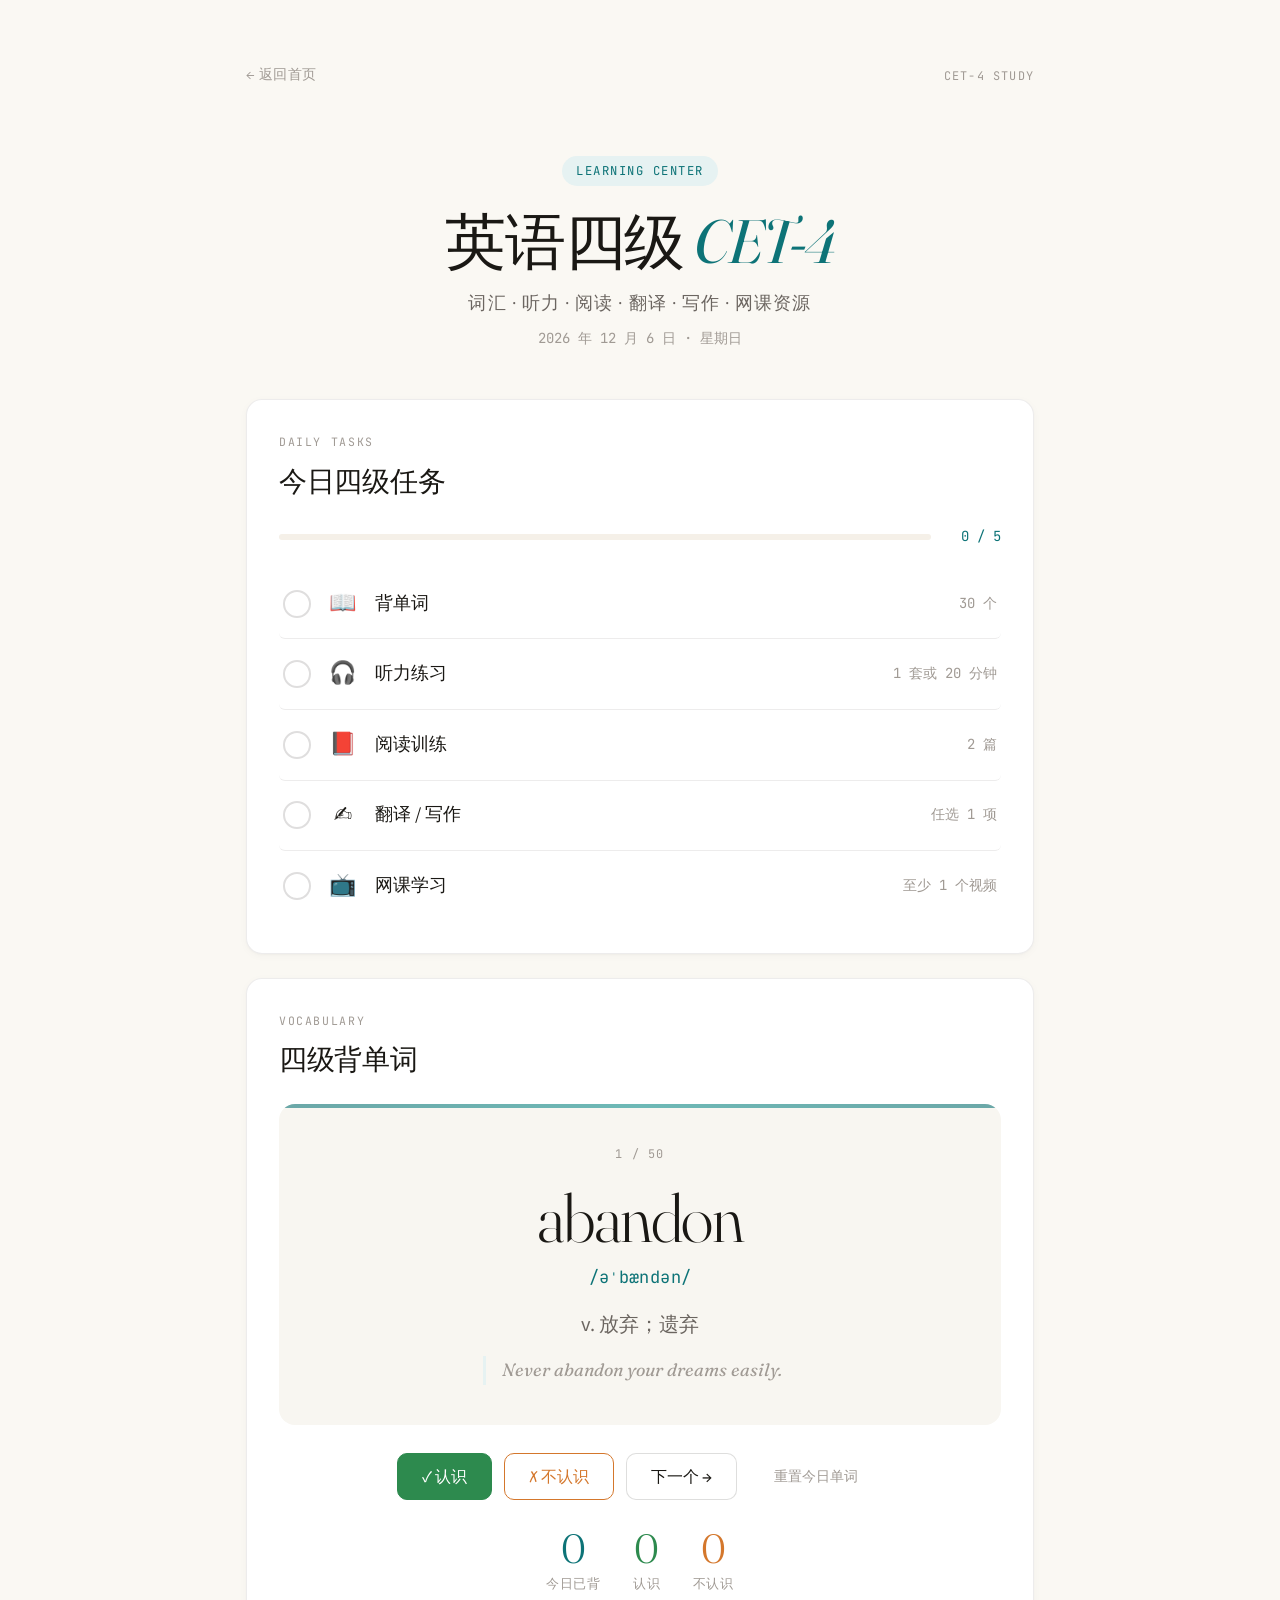
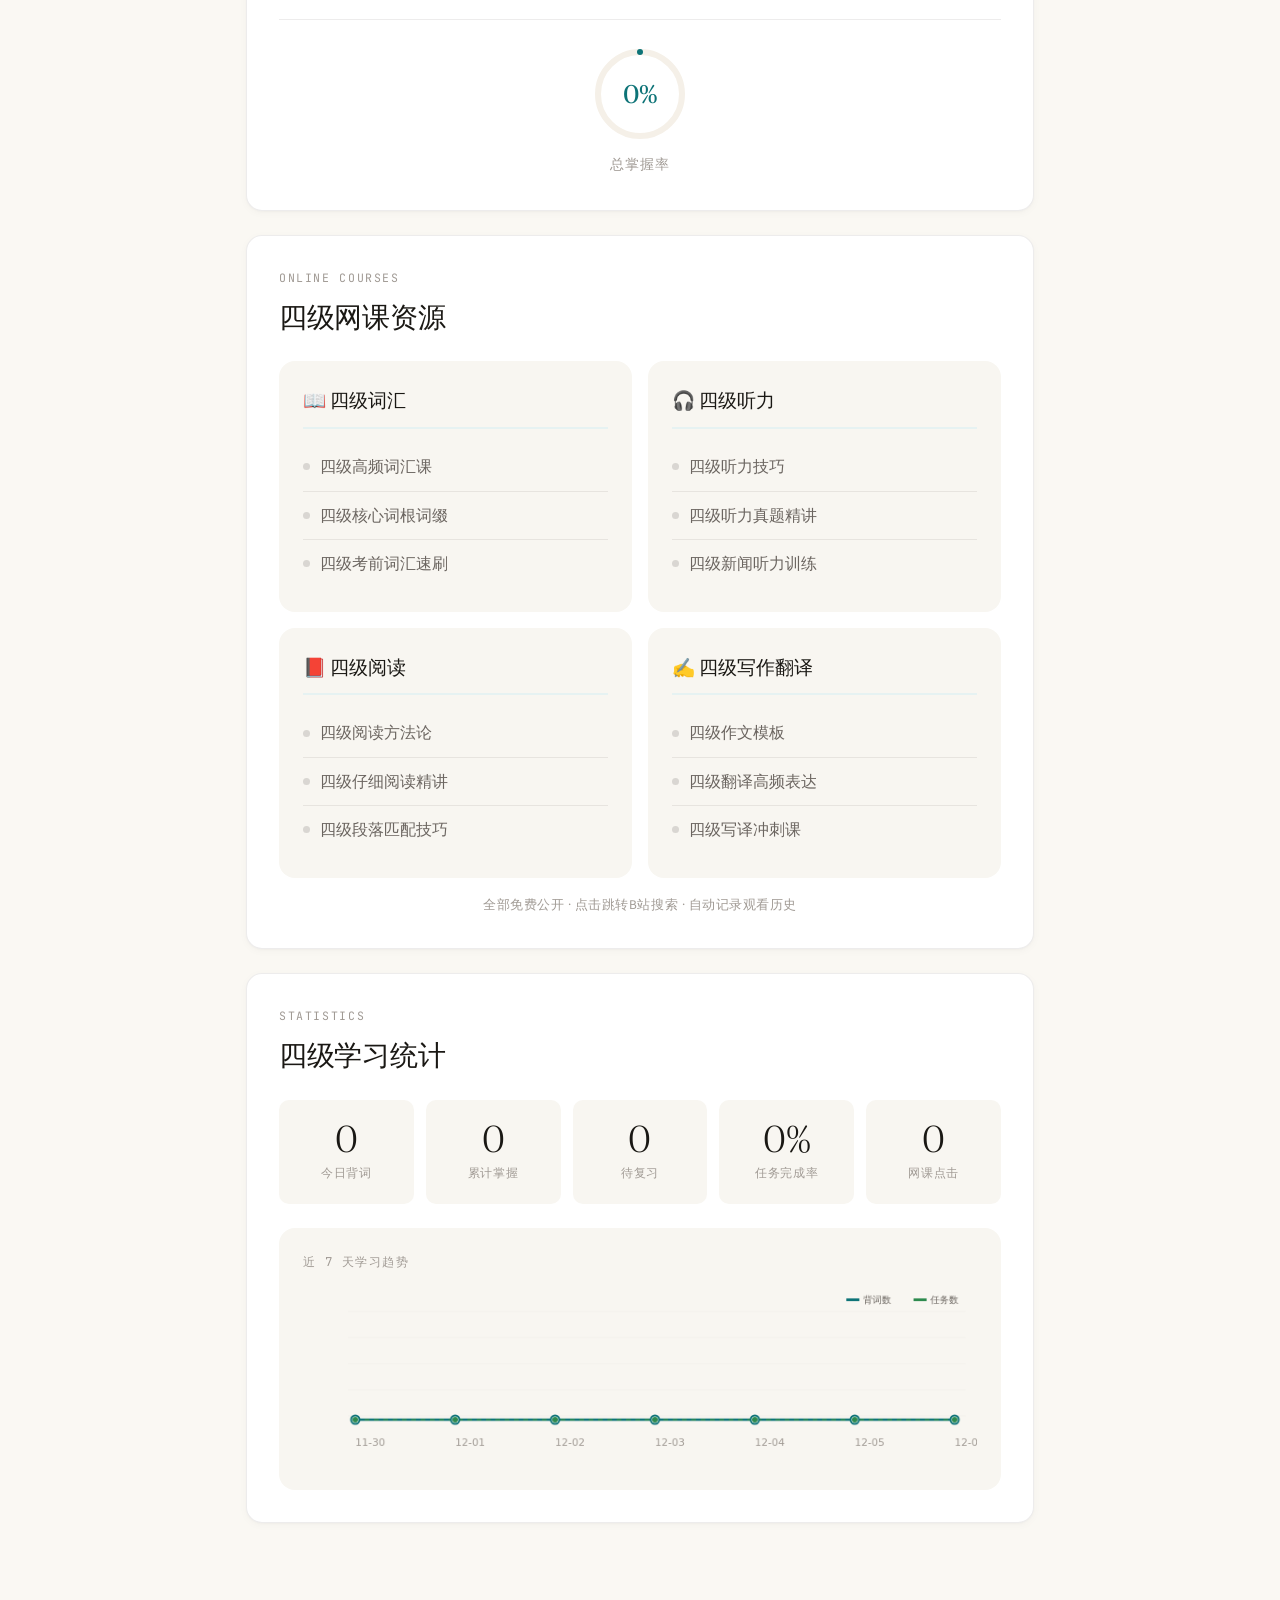
==== cet4/index.html @ e121b792 "refactor: 将 CET-4 模块拆分为独立页面，建立全新美学体系 - 从 strive/index.html 移除所有 CET-4 相关代码（CSS/HTML/JS 约 740 行） - 创建" ====
<!DOCTYPE html>
<html lang="zh-CN">
<head>
<meta charset="UTF-8">
<meta name="viewport" content="width=device-width, initial-scale=1.0, viewport-fit=cover">
<meta name="theme-color" content="#faf8f3">
<meta name="color-scheme" content="light">
<title>英语四级 CET-4 · 学习中心</title>
<link rel="preconnect" href="https://fonts.googleapis.com">
<link rel="preconnect" href="https://fonts.gstatic.com" crossorigin>
<link href="https://fonts.googleapis.com/css2?family=Fraunces:ital,opsz,wght@0,9..144,300;0,9..144,400;0,9..144,600;1,9..144,400&family=Source+Sans+3:ital,wght@0,300;0,400;0,500;0,600;1,400&family=JetBrains+Mono:wght@400;500&display=swap" rel="stylesheet">
<style>
/* ═══════════════════════════════════════════
   CET-4 · Inkwell & Parchment
   ═══════════════════════════════════════════ */
:root {
  --bg: #faf8f3;
  --bg-warm: #f5f0e8;
  --surface: #ffffff;
  --surface-alt: #f8f6f1;
  --ink: #1a1814;
  --ink-secondary: #6b6560;
  --ink-muted: #a09a94;
  --accent: #0d7377;
  --accent-light: #e6f2f2;
  --accent-bright: #11908f;
  --success: #2d8a4e;
  --success-light: #e8f5ed;
  --warn: #d4772c;
  --warn-light: #fef3e8;
  --border: rgba(26,24,20,0.08);
  --border-strong: rgba(26,24,20,0.14);
  --radius: 16px;
  --radius-sm: 10px;
  --shadow-sm: 0 1px 3px rgba(0,0,0,0.03), 0 2px 8px rgba(0,0,0,0.03);
  --shadow: 0 2px 8px rgba(0,0,0,0.04), 0 8px 24px rgba(0,0,0,0.05);
  --shadow-lg: 0 4px 16px rgba(0,0,0,0.06), 0 16px 48px rgba(0,0,0,0.08);
  --font-display: 'Fraunces', 'Noto Serif SC', 'PingFang SC', Georgia, serif;
  --font-body: 'Source Sans 3', 'PingFang SC', 'Microsoft YaHei', 'Noto Sans SC', system-ui, sans-serif;
  --font-mono: 'JetBrains Mono', 'SF Mono', 'Menlo', 'Cascadia Code', monospace;
  --transition: 0.28s cubic-bezier(0.22, 1, 0.36, 1);
}

*, *::before, *::after { box-sizing: border-box; margin: 0; padding: 0; }

html { font-size: 17px; -webkit-text-size-adjust: 100%; }

body {
  background: var(--bg);
  color: var(--ink);
  font-family: var(--font-body);
  font-size: 1rem;
  line-height: 1.7;
  min-height: 100vh;
  -webkit-font-smoothing: antialiased;
  -moz-osx-font-smoothing: grayscale;
}

/* ---- 布局 ---- */
.container {
  max-width: 820px;
  margin: 0 auto;
  padding: 40px 28px 80px;
}

/* ---- 顶部导航 ---- */
.topbar {
  display: flex;
  align-items: center;
  justify-content: space-between;
  padding: 16px 0 0;
  margin-bottom: 48px;
}
.topbar-back {
  font-size: 0.82rem;
  color: var(--ink-muted);
  text-decoration: none;
  letter-spacing: 0.03em;
  transition: color var(--transition);
}
.topbar-back:hover { color: var(--accent); }
.topbar-label {
  font-family: var(--font-mono);
  font-size: 0.7rem;
  color: var(--ink-muted);
  letter-spacing: 0.1em;
  text-transform: uppercase;
}

/* ---- Hero ---- */
.hero {
  text-align: center;
  padding: 20px 0 48px;
}
.hero-badge {
  display: inline-block;
  font-family: var(--font-mono);
  font-size: 0.72rem;
  letter-spacing: 0.12em;
  text-transform: uppercase;
  color: var(--accent);
  background: var(--accent-light);
  padding: 5px 14px;
  border-radius: 999px;
  margin-bottom: 20px;
}
.hero h1 {
  font-family: var(--font-display);
  font-size: 3.2rem;
  font-weight: 300;
  letter-spacing: -0.02em;
  line-height: 1.15;
  color: var(--ink);
  margin-bottom: 12px;
  font-variation-settings: 'opsz' 144;
}
.hero h1 em {
  font-style: italic;
  font-weight: 400;
  color: var(--accent);
}
.hero-sub {
  font-size: 1.05rem;
  color: var(--ink-secondary);
  letter-spacing: 0.06em;
}
.hero-date {
  font-family: var(--font-mono);
  font-size: 0.82rem;
  color: var(--ink-muted);
  margin-top: 8px;
}

/* ---- 卡片 ---- */
.card {
  background: var(--surface);
  border: 1px solid var(--border);
  border-radius: var(--radius);
  padding: 32px;
  margin-bottom: 24px;
  box-shadow: var(--shadow-sm);
  transition: box-shadow var(--transition);
}
.card:hover { box-shadow: var(--shadow); }

.card-label {
  font-family: var(--font-mono);
  font-size: 0.68rem;
  letter-spacing: 0.14em;
  text-transform: uppercase;
  color: var(--ink-muted);
  margin-bottom: 6px;
}
.card-title {
  font-family: var(--font-display);
  font-size: 1.65rem;
  font-weight: 400;
  color: var(--ink);
  letter-spacing: -0.01em;
  margin-bottom: 20px;
  font-variation-settings: 'opsz' 48;
}

/* ---- 任务列表 ---- */
.task-progress {
  display: flex;
  align-items: center;
  gap: 14px;
  margin-bottom: 20px;
}
.task-progress-track {
  flex: 1;
  height: 6px;
  background: var(--bg-warm);
  border-radius: 3px;
  overflow: hidden;
}
.task-progress-fill {
  height: 100%;
  background: linear-gradient(90deg, var(--accent), var(--accent-bright));
  border-radius: 3px;
  transition: width 0.5s cubic-bezier(0.22, 1, 0.36, 1);
}
.task-progress-text {
  font-family: var(--font-mono);
  font-size: 0.82rem;
  color: var(--accent);
  min-width: 56px;
  text-align: right;
  white-space: nowrap;
}

.task-row {
  display: flex;
  align-items: center;
  gap: 16px;
  padding: 16px 4px;
  border-bottom: 1px solid var(--border);
  cursor: pointer;
  transition: background var(--transition);
  border-radius: 6px;
}
.task-row:last-child { border-bottom: none; }
.task-row:hover { background: var(--surface-alt); }
.task-row.done { opacity: 0.45; }
.task-row.done .task-check { background: var(--accent); border-color: var(--accent); color: #fff; }
.task-check {
  width: 28px;
  height: 28px;
  border-radius: 50%;
  border: 2px solid var(--border-strong);
  display: flex;
  align-items: center;
  justify-content: center;
  font-size: 13px;
  flex-shrink: 0;
  transition: all var(--transition);
}
.task-icon {
  font-size: 1.3rem;
  width: 32px;
  text-align: center;
  flex-shrink: 0;
}
.task-label { flex: 1; font-size: 1.05rem; color: var(--ink); }
.task-target {
  font-size: 0.82rem;
  color: var(--ink-muted);
  font-family: var(--font-mono);
  white-space: nowrap;
}

/* ---- 单词卡 ---- */
.vocab-wrapper {
  background: var(--surface-alt);
  border-radius: var(--radius);
  padding: 40px 32px;
  text-align: center;
  min-height: 260px;
  display: flex;
  flex-direction: column;
  align-items: center;
  justify-content: center;
  position: relative;
  overflow: hidden;
  transition: transform var(--transition), box-shadow var(--transition);
}
.vocab-wrapper::before {
  content: '';
  position: absolute;
  top: 0;
  left: 0;
  right: 0;
  height: 4px;
  background: linear-gradient(90deg, var(--accent), var(--accent-bright), var(--accent));
  opacity: 0.6;
}
.vocab-wrapper:hover {
  transform: translateY(-2px);
  box-shadow: var(--shadow);
}

.vocab-index {
  font-family: var(--font-mono);
  font-size: 0.7rem;
  color: var(--ink-muted);
  letter-spacing: 0.1em;
  margin-bottom: 16px;
}
.vocab-word {
  font-family: var(--font-display);
  font-size: 3.6rem;
  font-weight: 300;
  color: var(--ink);
  letter-spacing: -0.02em;
  line-height: 1.1;
  margin-bottom: 8px;
  font-variation-settings: 'opsz' 144;
  transition: opacity 0.2s;
}
.vocab-phonetic {
  font-family: var(--font-mono);
  font-size: 1rem;
  color: var(--accent);
  margin-bottom: 18px;
  letter-spacing: 0.02em;
}
.vocab-meaning {
  font-size: 1.2rem;
  color: var(--ink-secondary);
  margin-bottom: 16px;
  line-height: 1.5;
}
.vocab-example {
  font-family: var(--font-display);
  font-size: 1.05rem;
  font-style: italic;
  color: var(--ink-muted);
  line-height: 1.6;
  max-width: 440px;
  padding: 0 16px;
  border-left: 3px solid var(--accent-light);
  margin: 0 auto;
  padding-left: 16px;
  text-align: left;
}

.vocab-actions {
  display: flex;
  gap: 12px;
  justify-content: center;
  flex-wrap: wrap;
  margin-top: 28px;
}

/* ---- 按钮 ---- */
.btn {
  padding: 11px 24px;
  border-radius: var(--radius-sm);
  border: 1.5px solid var(--border-strong);
  background: var(--surface);
  color: var(--ink);
  font-size: 0.95rem;
  font-family: var(--font-body);
  font-weight: 500;
  cursor: pointer;
  transition: all var(--transition);
  white-space: nowrap;
  user-select: none;
  -webkit-user-select: none;
}
.btn:hover {
  border-color: var(--accent);
  color: var(--accent);
  box-shadow: var(--shadow-sm);
}
.btn:active { transform: scale(0.97); }

.btn-primary {
  background: var(--accent);
  color: #fff;
  border-color: var(--accent);
}
.btn-primary:hover {
  background: var(--accent-bright);
  border-color: var(--accent-bright);
  color: #fff;
  box-shadow: 0 4px 16px rgba(13,115,119,0.2);
}

.btn-ghost {
  background: transparent;
  border-color: transparent;
  color: var(--ink-muted);
  font-size: 0.82rem;
}
.btn-ghost:hover {
  color: var(--accent);
  background: var(--accent-light);
  border-color: transparent;
}

.btn-success {
  background: var(--success);
  color: #fff;
  border-color: var(--success);
}
.btn-success:hover {
  background: #35a05c;
  border-color: #35a05c;
  color: #fff;
}

.btn-warn {
  border-color: var(--warn);
  color: var(--warn);
}
.btn-warn:hover {
  background: var(--warn-light);
}

/* ---- 单词统计 ---- */
.vocab-stats {
  display: flex;
  justify-content: center;
  gap: 32px;
  margin-top: 28px;
  flex-wrap: wrap;
}
.vocab-stat {
  text-align: center;
}
.vocab-stat-num {
  font-family: var(--font-display);
  font-size: 2.4rem;
  font-weight: 300;
  color: var(--ink);
  line-height: 1;
  font-variation-settings: 'opsz' 48;
}
.vocab-stat-num.teal { color: var(--accent); }
.vocab-stat-num.green { color: var(--success); }
.vocab-stat-num.orange { color: var(--warn); }
.vocab-stat-label {
  font-size: 0.78rem;
  color: var(--ink-muted);
  letter-spacing: 0.06em;
  margin-top: 4px;
}

.vocab-mastery {
  text-align: center;
  margin-top: 24px;
  padding-top: 24px;
  border-top: 1px solid var(--border);
}
.mastery-ring {
  width: 100px;
  height: 100px;
  margin: 0 auto 10px;
  position: relative;
}
.mastery-ring svg { width: 100%; height: 100%; transform: rotate(-90deg); }
.mastery-ring-bg { fill: none; stroke: var(--bg-warm); stroke-width: 6; }
.mastery-ring-fill { fill: none; stroke: var(--accent); stroke-width: 6; stroke-linecap: round; transition: stroke-dashoffset 0.8s cubic-bezier(0.22, 1, 0.36, 1); }
.mastery-ring-text {
  position: absolute;
  inset: 0;
  display: flex;
  align-items: center;
  justify-content: center;
  font-family: var(--font-display);
  font-size: 1.5rem;
  font-weight: 400;
  color: var(--accent);
}
.mastery-label {
  font-size: 0.82rem;
  color: var(--ink-muted);
  letter-spacing: 0.06em;
}

/* ---- 网课资源 ---- */
.course-grid {
  display: grid;
  grid-template-columns: 1fr 1fr;
  gap: 16px;
}
.course-cat {
  background: var(--surface-alt);
  border-radius: var(--radius);
  padding: 24px;
  transition: box-shadow var(--transition);
}
.course-cat:hover { box-shadow: var(--shadow-sm); }
.course-cat-title {
  font-family: var(--font-display);
  font-size: 1.1rem;
  font-weight: 400;
  color: var(--ink);
  margin-bottom: 14px;
  padding-bottom: 10px;
  border-bottom: 2px solid var(--accent-light);
  font-variation-settings: 'opsz' 24;
}

.course-link {
  display: flex;
  align-items: center;
  gap: 10px;
  padding: 10px 0;
  font-size: 0.95rem;
  color: var(--ink-secondary);
  text-decoration: none;
  border-bottom: 1px solid var(--border);
  transition: all var(--transition);
  cursor: pointer;
}
.course-link:last-child { border-bottom: none; }
.course-link:hover {
  color: var(--accent);
  transform: translateX(4px);
}
.course-dot {
  width: 7px;
  height: 7px;
  border-radius: 50%;
  background: var(--border-strong);
  flex-shrink: 0;
  transition: background var(--transition);
}
.course-link:hover .course-dot { background: var(--accent); }
.course-views {
  font-size: 0.72rem;
  color: var(--ink-muted);
  margin-left: auto;
  font-family: var(--font-mono);
  white-space: nowrap;
}

.course-footer {
  text-align: center;
  margin-top: 16px;
  font-size: 0.78rem;
  color: var(--ink-muted);
  letter-spacing: 0.04em;
}

/* ---- 统计 ---- */
.stat-grid {
  display: grid;
  grid-template-columns: repeat(5, 1fr);
  gap: 12px;
  margin-bottom: 24px;
}
.stat-item {
  background: var(--surface-alt);
  border-radius: var(--radius-sm);
  padding: 20px 12px;
  text-align: center;
  transition: box-shadow var(--transition);
}
.stat-item:hover { box-shadow: var(--shadow-sm); }
.stat-num {
  font-family: var(--font-display);
  font-size: 2rem;
  font-weight: 300;
  color: var(--ink);
  line-height: 1;
  font-variation-settings: 'opsz' 48;
}
.stat-label {
  font-size: 0.72rem;
  color: var(--ink-muted);
  letter-spacing: 0.06em;
  margin-top: 6px;
}

.chart-box {
  background: var(--surface-alt);
  border-radius: var(--radius);
  padding: 24px;
}
.chart-title {
  font-family: var(--font-mono);
  font-size: 0.72rem;
  letter-spacing: 0.12em;
  text-transform: uppercase;
  color: var(--ink-muted);
  margin-bottom: 16px;
}
.chart-box canvas { width: 100% !important; height: auto !important; }

/* ---- Toast ---- */
.toast {
  position: fixed;
  top: 24px;
  left: 50%;
  transform: translateX(-50%);
  background: var(--ink);
  color: var(--bg);
  padding: 10px 22px;
  border-radius: 999px;
  font-size: 0.88rem;
  letter-spacing: 0.02em;
  z-index: 999;
  animation: toastAnim 2.2s forwards;
  pointer-events: none;
}
@keyframes toastAnim {
  0% { opacity: 0; transform: translateX(-50%) translateY(-10px); }
  12% { opacity: 1; transform: translateX(-50%) translateY(0); }
  80% { opacity: 1; }
  100% { opacity: 0; transform: translateX(-50%) translateY(-4px); }
}

/* ---- 入场动画 ---- */
.card {
  animation: cardIn 0.5s ease both;
}
.card:nth-child(1) { animation-delay: 0.04s; }
.card:nth-child(2) { animation-delay: 0.08s; }
.card:nth-child(3) { animation-delay: 0.12s; }
.card:nth-child(4) { animation-delay: 0.16s; }
.card:nth-child(5) { animation-delay: 0.20s; }
@keyframes cardIn {
  from { opacity: 0; transform: translateY(16px); }
  to { opacity: 1; transform: translateY(0); }
}

/* ---- 响应式 ---- */
@media (max-width: 640px) {
  html { font-size: 16px; }
  .container { padding: 24px 16px 60px; }
  .topbar { margin-bottom: 32px; }
  .hero { padding: 12px 0 36px; }
  .hero h1 { font-size: 2.2rem; }
  .hero-sub { font-size: 0.95rem; }
  .card { padding: 24px 20px; margin-bottom: 18px; border-radius: 14px; }
  .card-title { font-size: 1.4rem; margin-bottom: 16px; }
  .vocab-wrapper { padding: 32px 20px; min-height: 220px; }
  .vocab-word { font-size: 2.6rem; }
  .vocab-phonetic { font-size: 0.9rem; }
  .vocab-meaning { font-size: 1.05rem; }
  .vocab-example { font-size: 0.95rem; }
  .vocab-stats { gap: 20px; }
  .vocab-stat-num { font-size: 1.8rem; }
  .mastery-ring { width: 80px; height: 80px; }
  .mastery-ring-text { font-size: 1.2rem; }
  .course-grid { grid-template-columns: 1fr; }
  .stat-grid { grid-template-columns: repeat(3, 1fr); }
  .stat-num { font-size: 1.6rem; }
  .btn { padding: 10px 18px; font-size: 0.88rem; }
  .task-label { font-size: 0.95rem; }
}

@media (min-width: 641px) and (max-width: 960px) {
  .hero h1 { font-size: 2.8rem; }
  .stat-grid { grid-template-columns: repeat(5, 1fr); }
}

@media (min-width: 961px) {
  .container { max-width: 860px; padding: 48px 36px 100px; }
  .hero h1 { font-size: 3.6rem; }
  .vocab-word { font-size: 4rem; }
  .stat-num { font-size: 2.2rem; }
}

/* ---- 触屏 ---- */
@media (pointer: coarse) {
  .btn { min-height: 46px; }
  .task-row { min-height: 52px; }
  .course-link { min-height: 44px; }
  .card:hover { box-shadow: var(--shadow-sm); }
  .vocab-wrapper:hover { transform: none; box-shadow: none; }
}

/* ---- 减少动画 ---- */
@media (prefers-reduced-motion: reduce) {
  *, *::before, *::after {
    animation-duration: 0.01ms !important;
    transition-duration: 0.01ms !important;
  }
}

/* ---- 打印 ---- */
@media print {
  body { background: #fff; }
  .topbar, .btn, .vocab-actions { display: none; }
  .card { box-shadow: none; border: 1px solid #ddd; break-inside: avoid; }
}
</style>
</head>
<body>

<div class="container">

  <nav class="topbar">
    <a class="topbar-back" href="../">← 返回首页</a>
    <span class="topbar-label">CET-4 Study</span>
  </nav>

  <header class="hero">
    <div class="hero-badge">Learning Center</div>
    <h1>英语四级 <em>CET-4</em></h1>
    <div class="hero-sub">词汇 · 听力 · 阅读 · 翻译 · 写作 · 网课资源</div>
    <div class="hero-date" id="hero-date"></div>
  </header>

  <!-- 今日任务 -->
  <div class="card">
    <div class="card-label">Daily Tasks</div>
    <div class="card-title">今日四级任务</div>
    <div class="task-progress">
      <div class="task-progress-track"><div class="task-progress-fill" id="task-progress-fill" style="width:0%"></div></div>
      <div class="task-progress-text" id="task-progress-text">0 / 5</div>
    </div>
    <div id="task-checklist"></div>
  </div>

  <!-- 背单词 -->
  <div class="card">
    <div class="card-label">Vocabulary</div>
    <div class="card-title">四级背单词</div>

    <div class="vocab-wrapper" id="vocab-wrapper">
      <div class="vocab-index" id="vocab-index">1 / 50</div>
      <div class="vocab-word" id="vocab-word">--</div>
      <div class="vocab-phonetic" id="vocab-phonetic"></div>
      <div class="vocab-meaning" id="vocab-meaning"></div>
      <div class="vocab-example" id="vocab-example"></div>
    </div>

    <div class="vocab-actions">
      <button class="btn btn-success" onclick="vocabMark(true)">✓ 认识</button>
      <button class="btn btn-warn" onclick="vocabMark(false)">✗ 不认识</button>
      <button class="btn" onclick="vocabNext()">下一个 →</button>
      <button class="btn btn-ghost" onclick="vocabReset()">重置今日单词</button>
    </div>

    <div class="vocab-stats">
      <div class="vocab-stat"><div class="vocab-stat-num teal" id="vs-today">0</div><div class="vocab-stat-label">今日已背</div></div>
      <div class="vocab-stat"><div class="vocab-stat-num green" id="vs-mastered">0</div><div class="vocab-stat-label">认识</div></div>
      <div class="vocab-stat"><div class="vocab-stat-num orange" id="vs-review">0</div><div class="vocab-stat-label">不认识</div></div>
    </div>

    <div class="vocab-mastery">
      <div class="mastery-ring">
        <svg viewBox="0 0 100 100">
          <circle class="mastery-ring-bg" cx="50" cy="50" r="42"/>
          <circle class="mastery-ring-fill" id="mastery-ring-fill" cx="50" cy="50" r="42" stroke-dasharray="263.9" stroke-dashoffset="263.9"/>
        </svg>
        <div class="mastery-ring-text" id="mastery-rate">0%</div>
      </div>
      <div class="mastery-label">总掌握率</div>
    </div>
  </div>

  <!-- 网课资源 -->
  <div class="card">
    <div class="card-label">Online Courses</div>
    <div class="card-title">四级网课资源</div>
    <div class="course-grid">

      <div class="course-cat">
        <div class="course-cat-title">📖 四级词汇</div>
        <a class="course-link" href="https://search.bilibili.com/all?keyword=四级高频词汇" target="_blank" data-res="cet4_vocab_high" onclick="trackCourse(this)"><span class="course-dot"></span>四级高频词汇课<span class="course-views" id="cv-cet4_vocab_high"></span></a>
        <a class="course-link" href="https://search.bilibili.com/all?keyword=四级核心词根词缀" target="_blank" data-res="cet4_vocab_root" onclick="trackCourse(this)"><span class="course-dot"></span>四级核心词根词缀<span class="course-views" id="cv-cet4_vocab_root"></span></a>
        <a class="course-link" href="https://search.bilibili.com/all?keyword=四级考前词汇速刷" target="_blank" data-res="cet4_vocab_quick" onclick="trackCourse(this)"><span class="course-dot"></span>四级考前词汇速刷<span class="course-views" id="cv-cet4_vocab_quick"></span></a>
      </div>

      <div class="course-cat">
        <div class="course-cat-title">🎧 四级听力</div>
        <a class="course-link" href="https://search.bilibili.com/all?keyword=四级听力技巧" target="_blank" data-res="cet4_listen_skill" onclick="trackCourse(this)"><span class="course-dot"></span>四级听力技巧<span class="course-views" id="cv-cet4_listen_skill"></span></a>
        <a class="course-link" href="https://search.bilibili.com/all?keyword=四级听力真题精讲" target="_blank" data-res="cet4_listen_real" onclick="trackCourse(this)"><span class="course-dot"></span>四级听力真题精讲<span class="course-views" id="cv-cet4_listen_real"></span></a>
        <a class="course-link" href="https://search.bilibili.com/all?keyword=四级新闻听力训练" target="_blank" data-res="cet4_listen_news" onclick="trackCourse(this)"><span class="course-dot"></span>四级新闻听力训练<span class="course-views" id="cv-cet4_listen_news"></span></a>
      </div>

      <div class="course-cat">
        <div class="course-cat-title">📕 四级阅读</div>
        <a class="course-link" href="https://search.bilibili.com/all?keyword=四级阅读方法论" target="_blank" data-res="cet4_read_method" onclick="trackCourse(this)"><span class="course-dot"></span>四级阅读方法论<span class="course-views" id="cv-cet4_read_method"></span></a>
        <a class="course-link" href="https://search.bilibili.com/all?keyword=四级仔细阅读精讲" target="_blank" data-res="cet4_read_careful" onclick="trackCourse(this)"><span class="course-dot"></span>四级仔细阅读精讲<span class="course-views" id="cv-cet4_read_careful"></span></a>
        <a class="course-link" href="https://search.bilibili.com/all?keyword=四级段落匹配技巧" target="_blank" data-res="cet4_read_match" onclick="trackCourse(this)"><span class="course-dot"></span>四级段落匹配技巧<span class="course-views" id="cv-cet4_read_match"></span></a>
      </div>

      <div class="course-cat">
        <div class="course-cat-title">✍️ 四级写作翻译</div>
        <a class="course-link" href="https://search.bilibili.com/all?keyword=四级作文模板" target="_blank" data-res="cet4_write_template" onclick="trackCourse(this)"><span class="course-dot"></span>四级作文模板<span class="course-views" id="cv-cet4_write_template"></span></a>
        <a class="course-link" href="https://search.bilibili.com/all?keyword=四级翻译高频表达" target="_blank" data-res="cet4_trans_expr" onclick="trackCourse(this)"><span class="course-dot"></span>四级翻译高频表达<span class="course-views" id="cv-cet4_trans_expr"></span></a>
        <a class="course-link" href="https://search.bilibili.com/all?keyword=四级写译冲刺课" target="_blank" data-res="cet4_write_sprint" onclick="trackCourse(this)"><span class="course-dot"></span>四级写译冲刺课<span class="course-views" id="cv-cet4_write_sprint"></span></a>
      </div>

    </div>
    <div class="course-footer">全部免费公开 · 点击跳转B站搜索 · 自动记录观看历史</div>
  </div>

  <!-- 学习统计 -->
  <div class="card">
    <div class="card-label">Statistics</div>
    <div class="card-title">四级学习统计</div>
    <div class="stat-grid">
      <div class="stat-item"><div class="stat-num" id="st-today">0</div><div class="stat-label">今日背词</div></div>
      <div class="stat-item"><div class="stat-num" id="st-mastered">0</div><div class="stat-label">累计掌握</div></div>
      <div class="stat-item"><div class="stat-num" id="st-review">0</div><div class="stat-label">待复习</div></div>
      <div class="stat-item"><div class="stat-num" id="st-task-rate">0%</div><div class="stat-label">任务完成率</div></div>
      <div class="stat-item"><div class="stat-num" id="st-clicks">0</div><div class="stat-label">网课点击</div></div>
    </div>
    <div class="chart-box">
      <div class="chart-title">近 7 天学习趋势</div>
      <canvas id="chart-weekly" height="180"></canvas>
    </div>
  </div>

</div>

<div id="toasts"></div>

<script>
// ═══════════════════════════════════════════
// CET-4 Standalone · Core Logic
// ═══════════════════════════════════════════

const WORDS = [
  {word:'abandon',phonetic:'/əˈbændən/',meaning:'v. 放弃；遗弃',example:'Never abandon your dreams easily.'},
  {word:'absorb',phonetic:'/əbˈzɔːrb/',meaning:'v. 吸收；使全神贯注',example:'Plants absorb water through their roots.'},
  {word:'abundant',phonetic:'/əˈbʌndənt/',meaning:'adj. 丰富的；充裕的',example:'The region has abundant natural resources.'},
  {word:'accelerate',phonetic:'/əkˈseləreɪt/',meaning:'v. 加速；促进',example:'The car accelerated to 100 mph.'},
  {word:'accomplish',phonetic:'/əˈkʌmplɪʃ/',meaning:'v. 完成；实现',example:'She accomplished all her goals this year.'},
  {word:'accumulate',phonetic:'/əˈkjuːmjəleɪt/',meaning:'v. 积累；积聚',example:'He accumulated wealth over many years.'},
  {word:'adequate',phonetic:'/ˈædɪkwət/',meaning:'adj. 足够的；适当的',example:'We need adequate preparation for the exam.'},
  {word:'anticipate',phonetic:'/ænˈtɪsɪpeɪt/',meaning:'v. 预期；期望',example:'We anticipate a rise in temperature.'},
  {word:'apparent',phonetic:'/əˈpærənt/',meaning:'adj. 明显的；表面上的',example:'It was apparent that she was unhappy.'},
  {word:'appropriate',phonetic:'/əˈproʊpriət/',meaning:'adj. 适当的；v. 拨款',example:'Choose an appropriate time to discuss this.'},
  {word:'artificial',phonetic:'/ˌɑːrtɪˈfɪʃl/',meaning:'adj. 人工的；人造的',example:'Artificial intelligence is changing our world.'},
  {word:'available',phonetic:'/əˈveɪləbl/',meaning:'adj. 可获得的；有空的',example:'Is this seat available?'},
  {word:'barrier',phonetic:'/ˈbæriər/',meaning:'n. 障碍；屏障',example:'Language can be a barrier to communication.'},
  {word:'benefit',phonetic:'/ˈbenɪfɪt/',meaning:'n. 利益；v. 受益',example:'Exercise benefits both body and mind.'},
  {word:'budget',phonetic:'/ˈbʌdʒɪt/',meaning:'n. 预算；v. 编预算',example:'We need to plan our monthly budget carefully.'},
  {word:'capable',phonetic:'/ˈkeɪpəbl/',meaning:'adj. 有能力的；能干的',example:'She is capable of handling any challenge.'},
  {word:'collapse',phonetic:'/kəˈlæps/',meaning:'v. 倒塌；崩溃',example:'The old building could collapse at any time.'},
  {word:'commit',phonetic:'/kəˈmɪt/',meaning:'v. 承诺；犯（罪）',example:'He committed himself to the project.'},
  {word:'communicate',phonetic:'/kəˈmjuːnɪkeɪt/',meaning:'v. 沟通；传达',example:'It is important to communicate clearly.'},
  {word:'community',phonetic:'/kəˈmjuːnəti/',meaning:'n. 社区；共同体',example:'The local community organized a charity event.'},
  {word:'comprehensive',phonetic:'/ˌkɑːmprɪˈhensɪv/',meaning:'adj. 全面的；综合的',example:'We need a comprehensive review of the plan.'},
  {word:'consequence',phonetic:'/ˈkɑːnsɪkwens/',meaning:'n. 结果；后果',example:'Every action has its consequences.'},
  {word:'considerable',phonetic:'/kənˈsɪdərəbl/',meaning:'adj. 相当大的；重要的',example:'There has been a considerable improvement.'},
  {word:'consistent',phonetic:'/kənˈsɪstənt/',meaning:'adj. 一致的；始终如一的',example:'Be consistent in your study habits.'},
  {word:'contribute',phonetic:'/kənˈtrɪbjuːt/',meaning:'v. 贡献；导致',example:'Everyone should contribute to the team effort.'},
  {word:'controversy',phonetic:'/ˈkɑːntrəvɜːrsi/',meaning:'n. 争论；争议',example:'The policy caused much controversy.'},
  {word:'conventional',phonetic:'/kənˈvenʃənl/',meaning:'adj. 传统的；常规的',example:'They prefer conventional teaching methods.'},
  {word:'convince',phonetic:'/kənˈvɪns/',meaning:'v. 说服；使确信',example:'I convinced her to join the team.'},
  {word:'decent',phonetic:'/ˈdiːsnt/',meaning:'adj. 体面的；正派的',example:'He earns a decent living as a teacher.'},
  {word:'demonstrate',phonetic:'/ˈdemənstreɪt/',meaning:'v. 展示；证明',example:'The experiment demonstrates the theory.'},
  {word:'domestic',phonetic:'/dəˈmestɪk/',meaning:'adj. 国内的；家庭的',example:'Domestic flights are cheaper than international ones.'},
  {word:'efficient',phonetic:'/ɪˈfɪʃnt/',meaning:'adj. 高效的；有效率的',example:'She is a very efficient worker.'},
  {word:'eliminate',phonetic:'/ɪˈlɪmɪneɪt/',meaning:'v. 消除；淘汰',example:'We must eliminate all errors in the report.'},
  {word:'emphasis',phonetic:'/ˈemfəsɪs/',meaning:'n. 强调；重点',example:'The emphasis is on quality, not quantity.'},
  {word:'evaluate',phonetic:'/ɪˈvæljueɪt/',meaning:'v. 评估；评价',example:'We need to evaluate the risks carefully.'},
  {word:'fundamental',phonetic:'/ˌfʌndəˈmentl/',meaning:'adj. 基本的；根本的',example:'Reading is a fundamental skill.'},
  {word:'guarantee',phonetic:'/ˌɡærənˈtiː/',meaning:'v./n. 保证；担保',example:'We guarantee the quality of our products.'},
  {word:'harmony',phonetic:'/ˈhɑːrməni/',meaning:'n. 和谐；协调',example:'They lived in harmony with nature.'},
  {word:'implement',phonetic:'/ˈɪmplɪment/',meaning:'v. 实施；n. 工具',example:'We need to implement the new policy soon.'},
  {word:'inevitable',phonetic:'/ɪnˈevɪtəbl/',meaning:'adj. 不可避免的',example:'Change is inevitable in life.'},
  {word:'maintain',phonetic:'/meɪnˈteɪn/',meaning:'v. 维持；保养',example:'It is important to maintain good health.'},
  {word:'massive',phonetic:'/ˈmæsɪv/',meaning:'adj. 大量的；巨大的',example:'There was a massive increase in sales.'},
  {word:'obstacle',phonetic:'/ˈɑːbstəkl/',meaning:'n. 障碍；阻碍',example:'Lack of funding is the main obstacle.'},
  {word:'permanent',phonetic:'/ˈpɜːrmənənt/',meaning:'adj. 永久的；持久的',example:'This is not a permanent solution.'},
  {word:'perspective',phonetic:'/pərˈspektɪv/',meaning:'n. 观点；视角',example:'Try to see things from a different perspective.'},
  {word:'potential',phonetic:'/pəˈtenʃl/',meaning:'adj. 潜在的；n. 潜力',example:'She has great potential as a leader.'},
  {word:'preserve',phonetic:'/prɪˈzɜːrv/',meaning:'v. 保存；保护',example:'We must preserve the environment for future generations.'},
  {word:'relevant',phonetic:'/ˈreləvənt/',meaning:'adj. 相关的；切题的',example:'Only include relevant information in the essay.'},
  {word:'resist',phonetic:'/rɪˈzɪst/',meaning:'v. 抵抗；抵制',example:'It is hard to resist temptation.'},
  {word:'substantial',phonetic:'/səbˈstænʃl/',meaning:'adj. 大量的；实质的',example:'There has been a substantial improvement recently.'}
];

const TASKS = [
  { id:'vocab', icon:'📖', label:'背单词', target:'30 个' },
  { id:'listen', icon:'🎧', label:'听力练习', target:'1 套或 20 分钟' },
  { id:'read', icon:'📕', label:'阅读训练', target:'2 篇' },
  { id:'write', icon:'✍️', label:'翻译 / 写作', target:'任选 1 项' },
  { id:'course', icon:'📺', label:'网课学习', target:'至少 1 个视频' },
];

// ── 工具 ────────────────────────────────
function S(k, v) {
  const key = 'cet4_' + k;
  if (v !== undefined) { localStorage.setItem(key, JSON.stringify(v)); return v; }
  try { return JSON.parse(localStorage.getItem(key)); } catch { return undefined; }
}
function today() { return new Date().toISOString().slice(0, 10); }
function toast(msg) {
  const el = document.createElement('div');
  el.className = 'toast';
  el.textContent = msg;
  document.getElementById('toasts').appendChild(el);
  setTimeout(() => el.remove(), 2300);
}

// ── 日期 ────────────────────────────────
function renderDate() {
  const d = new Date();
  const months = ['一月','二月','三月','四月','五月','六月','七月','八月','九月','十月','十一月','十二月'];
  const days = ['日','一','二','三','四','五','六'];
  document.getElementById('hero-date').textContent =
    d.getFullYear() + ' 年 ' + (d.getMonth()+1) + ' 月 ' + d.getDate() + ' 日 · 星期' + days[d.getDay()];
}

// ── 任务管理 ────────────────────────────
function getTasks() { return S('tasks_' + today()) || {}; }
function saveTask(id, v) { const c = getTasks(); c[id] = v; S('tasks_' + today(), c); }
function toggleTask(id) { saveTask(id, !getTasks()[id]); renderTasks(); renderStats(); saveSnapshot(); }

function renderTasks() {
  const checks = getTasks();
  const done = TASKS.filter(t => checks[t.id]).length;
  document.getElementById('task-checklist').innerHTML = TASKS.map(item => {
    const isDone = checks[item.id];
    return `
      <div class="task-row ${isDone ? 'done' : ''}" onclick="toggleTask('${item.id}')">
        <div class="task-check">${isDone ? '✓' : ''}</div>
        <div class="task-icon">${item.icon}</div>
        <div class="task-label">${item.label}</div>
        <div class="task-target">${item.target}</div>
      </div>`;
  }).join('');

  const pct = Math.round(done / TASKS.length * 100);
  document.getElementById('task-progress-fill').style.width = pct + '%';
  document.getElementById('task-progress-text').textContent = done + ' / ' + TASKS.length;
}

// ── 背单词 ──────────────────────────────
let vocabIdx = 0;

function getVocabState() {
  return S('vocab_' + today()) || { seen:[], mastered:[], review:[], index:0 };
}
function saveVocabState(s) { S('vocab_' + today(), s); }
function getAllMastered() { return S('vocab_all_mastered') || []; }
function saveAllMastered(l) { S('vocab_all_mastered', l); }

function renderVocab() {
  const state = getVocabState();
  vocabIdx = state.index || 0;

  const idxEl = document.getElementById('vocab-index');
  const wordEl = document.getElementById('vocab-word');
  const phonEl = document.getElementById('vocab-phonetic');
  const meanEl = document.getElementById('vocab-meaning');
  const exEl = document.getElementById('vocab-example');

  if (vocabIdx >= WORDS.length) {
    idxEl.textContent = 'COMPLETE';
    wordEl.textContent = '🎉';
    phonEl.textContent = '';
    meanEl.textContent = '今日单词已全部背完！';
    exEl.textContent = '点击"重置今日单词"可以重新开始';
  } else {
    const w = WORDS[vocabIdx];
    idxEl.textContent = (vocabIdx + 1) + ' / ' + WORDS.length;
    wordEl.textContent = w.word;
    phonEl.textContent = w.phonetic;
    meanEl.textContent = w.meaning;
    exEl.textContent = w.example;
  }

  document.getElementById('vs-today').textContent = state.seen.length;
  document.getElementById('vs-mastered').textContent = state.mastered.length;
  document.getElementById('vs-review').textContent = state.review.length;

  const allM = getAllMastered();
  const rate = WORDS.length > 0 ? Math.round(allM.length / WORDS.length * 100) : 0;
  document.getElementById('mastery-rate').textContent = rate + '%';

  // SVG ring
  const circumference = 2 * Math.PI * 42; // ~263.9
  const offset = circumference - (rate / 100) * circumference;
  document.getElementById('mastery-ring-fill').setAttribute('stroke-dashoffset', offset);
}

function vocabMark(known) {
  const state = getVocabState();
  if (vocabIdx >= WORDS.length) return;

  const word = WORDS[vocabIdx].word;
  if (!state.seen.includes(vocabIdx)) state.seen.push(vocabIdx);

  if (known) {
    if (!state.mastered.includes(vocabIdx)) state.mastered.push(vocabIdx);
    const allM = getAllMastered();
    if (!allM.includes(word)) { allM.push(word); saveAllMastered(allM); }
    state.review = state.review.filter(i => i !== vocabIdx);
  } else {
    if (!state.review.includes(vocabIdx)) state.review.push(vocabIdx);
    const allM = getAllMastered();
    const idx = allM.indexOf(word);
    if (idx > -1) { allM.splice(idx, 1); saveAllMastered(allM); }
  }

  state.index = Math.min(vocabIdx + 1, WORDS.length);
  saveVocabState(state);
  vocabIdx = state.index;
  renderVocab();
  renderStats();
  saveSnapshot();
}

function vocabNext() {
  const state = getVocabState();
  if (vocabIdx < WORDS.length) {
    if (!state.seen.includes(vocabIdx)) state.seen.push(vocabIdx);
    state.index = vocabIdx + 1;
    saveVocabState(state);
    vocabIdx = state.index;
    renderVocab();
  }
}

function vocabReset() {
  S('vocab_' + today(), null);
  vocabIdx = 0;
  renderVocab();
  renderStats();
  toast('今日单词已重置');
}

// ── 网课追踪 ────────────────────────────
function trackCourse(el) {
  const id = el.getAttribute('data-res');
  if (!id) return;
  const clicks = S('course_clicks') || {};
  clicks[id] = { count: (clicks[id]?.count || 0) + 1, last: today() };
  S('course_clicks', clicks);
  renderCourseViews();
  renderStats();
  saveSnapshot();
}

function renderCourseViews() {
  const clicks = S('course_clicks') || {};
  document.querySelectorAll('[id^="cv-"]').forEach(el => {
    const id = el.id.replace('cv-', '');
    const d = clicks[id];
    if (d) el.textContent = d.count + '次 · ' + d.last;
  });
}

// ── 每日快照 ────────────────────────────
function saveSnapshot() {
  const vs = getVocabState();
  const tasks = getTasks();
  const done = TASKS.filter(t => tasks[t.id]).length;
  const clicks = S('course_clicks') || {};
  let totalClicks = 0;
  Object.values(clicks).forEach(v => { totalClicks += v.count; });

  const snaps = S('daily_snaps') || {};
  snaps[today()] = {
    vocabSeen: vs.seen.length,
    vocabMastered: vs.mastered.length,
    vocabReview: vs.review.length,
    taskDone: done,
    taskTotal: TASKS.length,
    courseClicks: totalClicks,
    allMastered: getAllMastered().length,
  };
  S('daily_snaps', snaps);
}

// ── 统计 ────────────────────────────────
function renderStats() {
  const vs = getVocabState();
  const tasks = getTasks();
  const done = TASKS.filter(t => tasks[t.id]).length;
  const clicks = S('course_clicks') || {};
  let totalClicks = 0;
  Object.values(clicks).forEach(v => { totalClicks += v.count; });
  const allM = getAllMastered();

  const $ = id => document.getElementById(id);
  $('st-today').textContent = vs.seen.length;
  $('st-mastered').textContent = allM.length;
  $('st-review').textContent = vs.review.length;
  $('st-task-rate').textContent = Math.round(done / TASKS.length * 100) + '%';
  $('st-clicks').textContent = totalClicks;

  drawChart();
}

// ── 7天趋势图 ───────────────────────────
function drawChart() {
  const canvas = document.getElementById('chart-weekly');
  if (!canvas) return;
  const ctx = canvas.getContext('2d');
  const dpr = window.devicePixelRatio || 1;
  const rect = canvas.parentElement.getBoundingClientRect();
  canvas.width = rect.width * dpr;
  canvas.height = 180 * dpr;
  ctx.scale(dpr, dpr);
  const w = rect.width, h = 180;
  ctx.clearRect(0, 0, w, h);

  const snaps = S('daily_snaps') || {};
  const days = [];
  for (let i = 6; i >= 0; i--) {
    const d = new Date(); d.setDate(d.getDate() - i);
    days.push(d.toISOString().slice(0, 10));
  }
  const vocabData = days.map(d => snaps[d]?.vocabSeen || 0);
  const taskData = days.map(d => snaps[d]?.taskDone || 0);

  // 网格
  ctx.strokeStyle = 'rgba(26,24,20,0.06)';
  ctx.lineWidth = 0.5;
  for (let i = 0; i <= 4; i++) {
    const y = 24 + i * 28;
    ctx.beginPath(); ctx.moveTo(48, y); ctx.lineTo(w - 12, y); ctx.stroke();
  }

  const px = i => 56 + (w - 80) * i / 6;
  const maxV = Math.max(30, ...vocabData, 1);
  const py1 = v => 140 - (v / maxV) * 108;

  // 背词渐变
  const grad = ctx.createLinearGradient(0, 24, 0, 140);
  grad.addColorStop(0, 'rgba(13,115,119,0.12)');
  grad.addColorStop(1, 'rgba(13,115,119,0)');
  ctx.fillStyle = grad;
  ctx.beginPath();
  ctx.moveTo(px(0), 140);
  vocabData.forEach((v, i) => ctx.lineTo(px(i), py1(v)));
  ctx.lineTo(px(6), 140);
  ctx.closePath();
  ctx.fill();

  // 背词线
  ctx.strokeStyle = '#0d7377';
  ctx.lineWidth = 2.5;
  ctx.lineJoin = 'round';
  ctx.beginPath();
  vocabData.forEach((v, i) => { i === 0 ? ctx.moveTo(px(i), py1(v)) : ctx.lineTo(px(i), py1(v)); });
  ctx.stroke();

  // 任务虚线
  const maxT = Math.max(5, ...taskData, 1);
  const py2 = v => 140 - (v / maxT) * 108;
  ctx.strokeStyle = '#2d8a4e';
  ctx.lineWidth = 1.5;
  ctx.setLineDash([5, 5]);
  ctx.beginPath();
  taskData.forEach((v, i) => { i === 0 ? ctx.moveTo(px(i), py2(v)) : ctx.lineTo(px(i), py2(v)); });
  ctx.stroke();
  ctx.setLineDash([]);

  // 背词点
  vocabData.forEach((v, i) => {
    const x = px(i), y = py1(v);
    ctx.fillStyle = '#fff';
    ctx.beginPath(); ctx.arc(x, y, 4.5, 0, Math.PI * 2); ctx.fill();
    ctx.strokeStyle = '#0d7377'; ctx.lineWidth = 2; ctx.stroke();
    if (v > 0) {
      ctx.fillStyle = '#0d7377';
      ctx.font = '500 11px "JetBrains Mono", monospace';
      ctx.textAlign = 'center';
      ctx.fillText(v + '词', x, y - 12);
    }
  });

  // 任务点
  taskData.forEach((v, i) => {
    const x = px(i), y = py2(v);
    ctx.fillStyle = '#2d8a4e';
    ctx.beginPath(); ctx.arc(x, y, 3, 0, Math.PI * 2); ctx.fill();
    if (v > 0) {
      ctx.fillStyle = '#2d8a4e';
      ctx.font = '500 9px "JetBrains Mono", monospace';
      ctx.textAlign = 'center';
      ctx.fillText(v + '/5', x, y - 9);
    }
  });

  // 日期
  ctx.fillStyle = '#a09a94';
  ctx.font = '11px "Source Sans 3", system-ui, sans-serif';
  days.forEach((d, i) => { ctx.fillText(d.slice(5), px(i), 168); });

  // 图例
  ctx.fillStyle = '#0d7377';
  ctx.fillRect(w - 140, 10, 14, 3);
  ctx.fillStyle = '#6b6560';
  ctx.font = '10px "Source Sans 3", system-ui, sans-serif';
  ctx.textAlign = 'left';
  ctx.fillText('背词数', w - 122, 15);
  ctx.fillStyle = '#2d8a4e';
  ctx.fillRect(w - 68, 10, 14, 3);
  ctx.fillStyle = '#6b6560';
  ctx.fillText('任务数', w - 50, 15);
}

// ── 初始化 ──────────────────────────────
function init() {
  renderDate();
  renderTasks();
  renderVocab();
  renderCourseViews();
  renderStats();
  saveSnapshot();

  // hash 自动滚动
  if (window.location.hash === '#cet4-section') {
    const el = document.querySelector('.container');
    if (el) el.scrollIntoView({ behavior: 'smooth' });
  }
}

init();
</script>
</body>
</html>
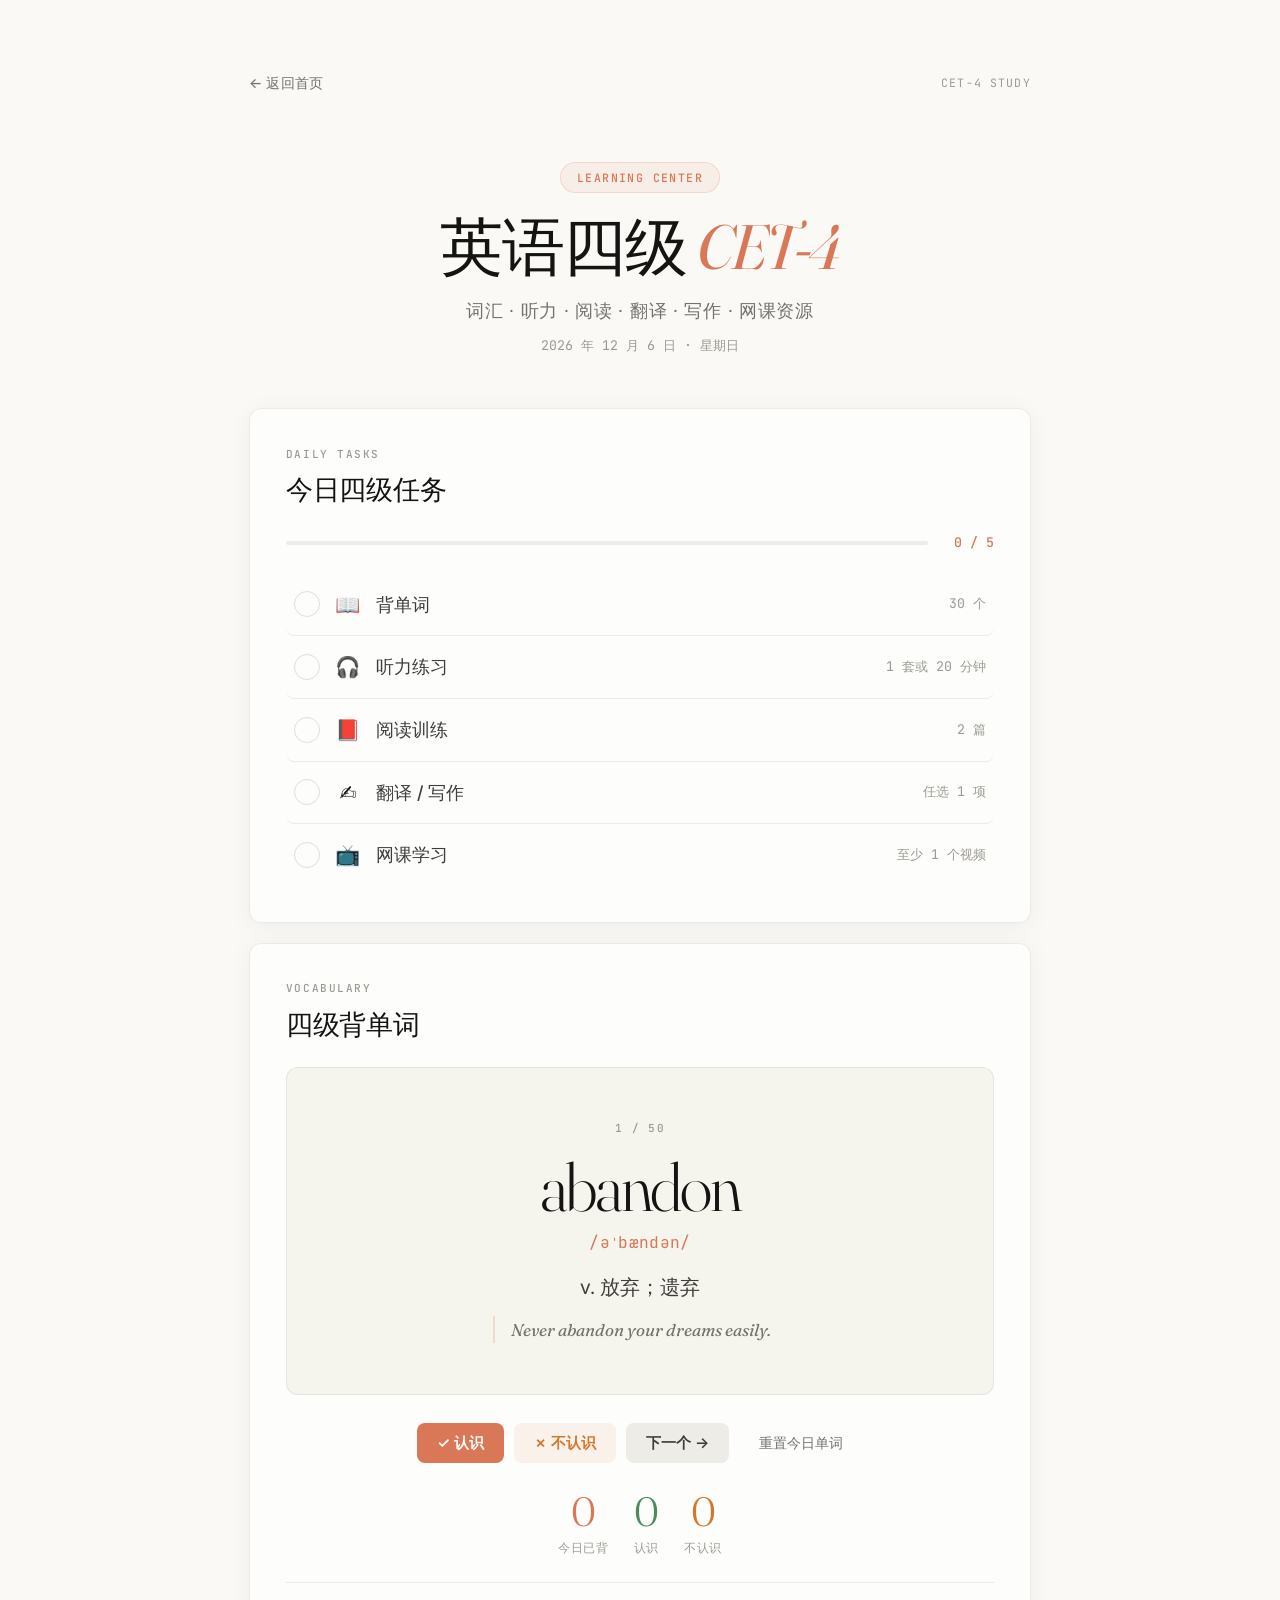
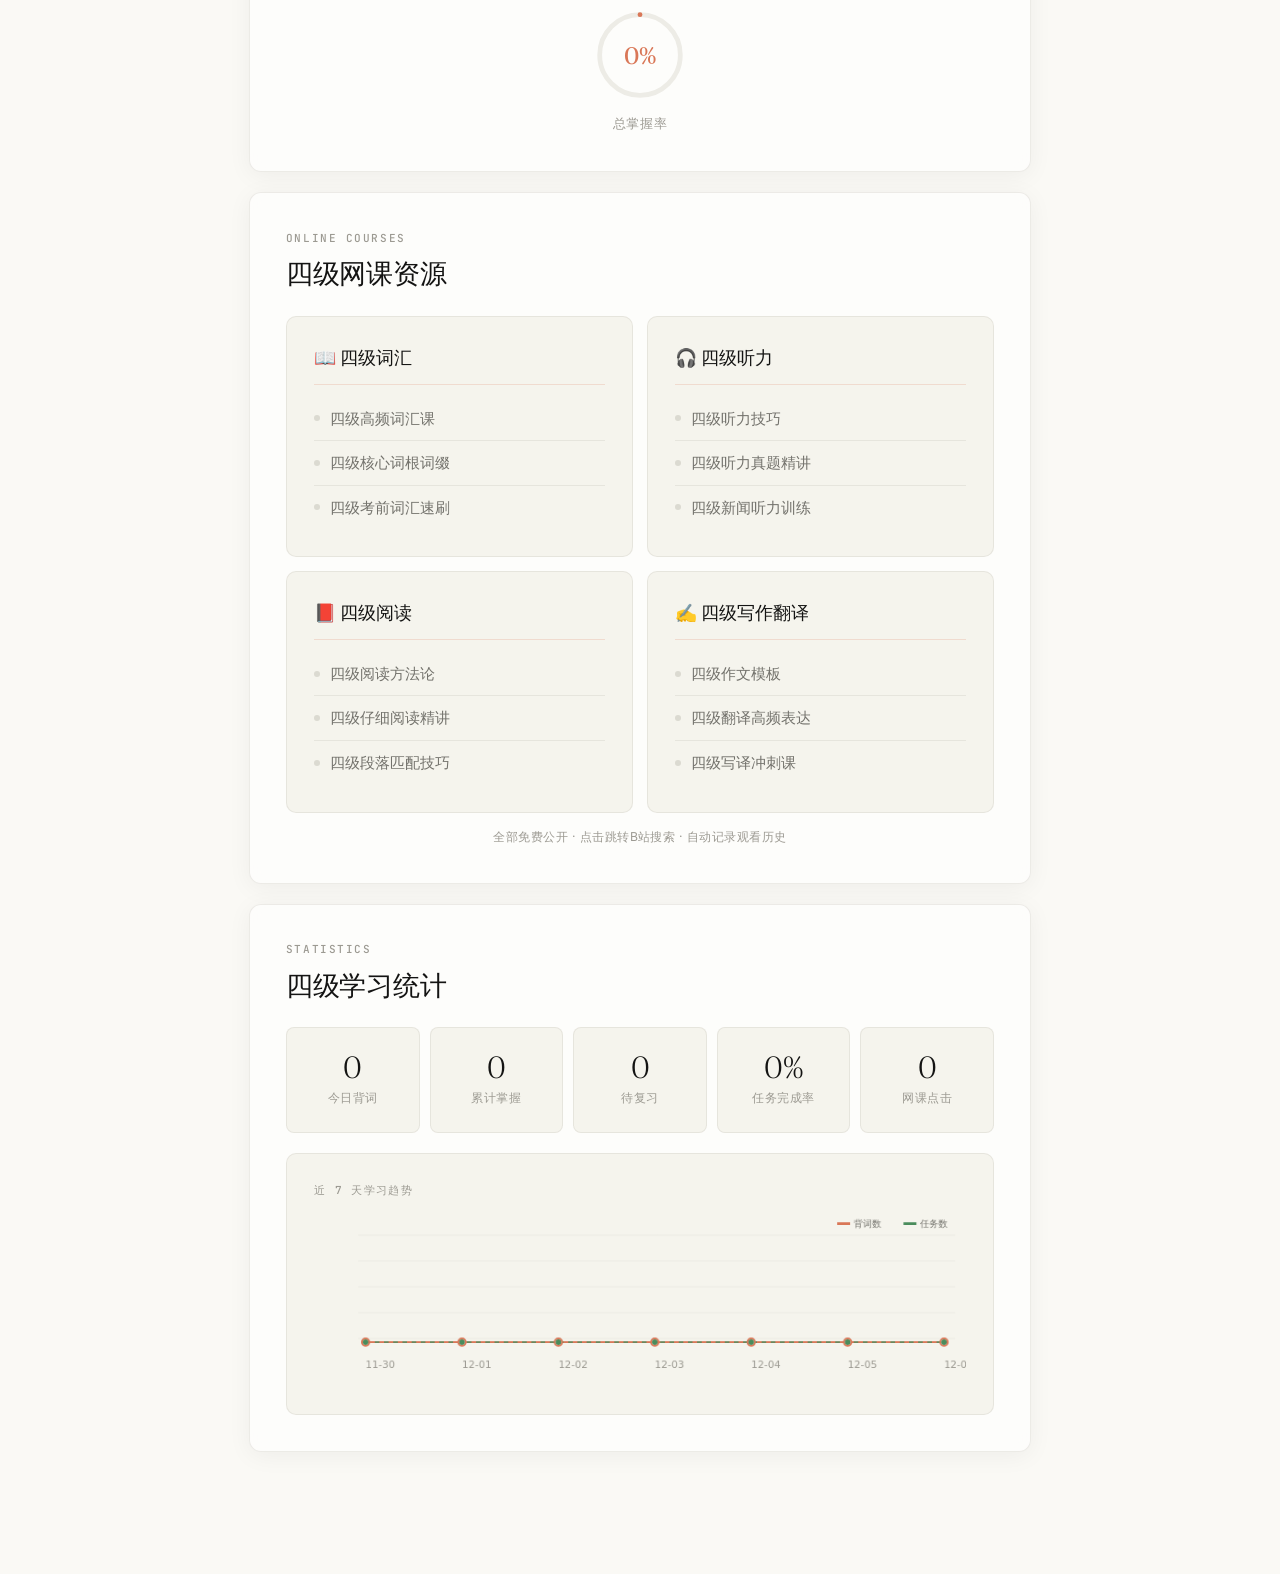
==== commit 1795cd25: "style(cet4): 全面对齐 Anthropic 暖色极简美学 - 配色: 奶油底 #FAF9F5 + 赤陶强调 #d97757 替换原青绿色调 - 边框: 0.5px rgba(194,192" ====
--- a/cet4/index.html
+++ b/cet4/index.html
@@ -3,54 +3,74 @@
 <head>
 <meta charset="UTF-8">
 <meta name="viewport" content="width=device-width, initial-scale=1.0, viewport-fit=cover">
-<meta name="theme-color" content="#faf8f3">
+<meta name="theme-color" content="#FAF9F5">
 <meta name="color-scheme" content="light">
 <title>英语四级 CET-4 · 学习中心</title>
 <link rel="preconnect" href="https://fonts.googleapis.com">
 <link rel="preconnect" href="https://fonts.gstatic.com" crossorigin>
-<link href="https://fonts.googleapis.com/css2?family=Fraunces:ital,opsz,wght@0,9..144,300;0,9..144,400;0,9..144,600;1,9..144,400&family=Source+Sans+3:ital,wght@0,300;0,400;0,500;0,600;1,400&family=JetBrains+Mono:wght@400;500&display=swap" rel="stylesheet">
+<link href="https://fonts.googleapis.com/css2?family=Fraunces:ital,opsz,wght@0,9..144,300;0,9..144,400;0,9..144,500;0,9..144,600;1,9..144,400&family=Inter:wght@400;500;600&family=JetBrains+Mono:wght@400;500&display=swap" rel="stylesheet">
 <style>
 /* ═══════════════════════════════════════════
-   CET-4 · Inkwell & Parchment
+   CET-4 · Anthropic Warm Minimalism
    ═══════════════════════════════════════════ */
 :root {
-  --bg: #faf8f3;
-  --bg-warm: #f5f0e8;
-  --surface: #ffffff;
-  --surface-alt: #f8f6f1;
-  --ink: #1a1814;
-  --ink-secondary: #6b6560;
-  --ink-muted: #a09a94;
-  --accent: #0d7377;
-  --accent-light: #e6f2f2;
-  --accent-bright: #11908f;
-  --success: #2d8a4e;
-  --success-light: #e8f5ed;
+  /* Anthropic palette */
+  --bg: #FAF9F5;
+  --bg-warm: #F5F4ED;
+  --bg-lift: #EDECE6;
+  --surface: rgba(255,255,255,0.6);
+  --surface-solid: #FFFFFF;
+  --ink: #141413;
+  --ink-secondary: #3D3D3A;
+  --ink-muted: #73726C;
+  --ink-faint: #9C9A92;
+  --accent: #d97757;
+  --accent-hover: #c46849;
+  --accent-light: rgba(217,119,87,0.08);
+  --accent-border: rgba(217,119,87,0.2);
+  --success: #4a8c5c;
+  --success-light: rgba(74,140,92,0.08);
   --warn: #d4772c;
-  --warn-light: #fef3e8;
-  --border: rgba(26,24,20,0.08);
-  --border-strong: rgba(26,24,20,0.14);
-  --radius: 16px;
-  --radius-sm: 10px;
-  --shadow-sm: 0 1px 3px rgba(0,0,0,0.03), 0 2px 8px rgba(0,0,0,0.03);
-  --shadow: 0 2px 8px rgba(0,0,0,0.04), 0 8px 24px rgba(0,0,0,0.05);
-  --shadow-lg: 0 4px 16px rgba(0,0,0,0.06), 0 16px 48px rgba(0,0,0,0.08);
+  --warn-light: rgba(212,119,44,0.08);
+
+  /* Borders — Anthropic uses 0.5px */
+  --border: rgba(194,192,182,0.3);
+  --border-strong: rgba(194,192,182,0.5);
+
+  /* Radius — Anthropic range 4–12px */
+  --radius-lg: 12px;
+  --radius: 10px;
+  --radius-sm: 8px;
+  --radius-xs: 4px;
+  --radius-pill: 9999px;
+
+  /* Shadows — near-invisible */
+  --shadow-card: 0 4px 24px rgba(0,0,0,0.05);
+  --shadow-hover: 0 8px 32px rgba(0,0,0,0.08);
+
+  /* Typography */
   --font-display: 'Fraunces', 'Noto Serif SC', 'PingFang SC', Georgia, serif;
-  --font-body: 'Source Sans 3', 'PingFang SC', 'Microsoft YaHei', 'Noto Sans SC', system-ui, sans-serif;
-  --font-mono: 'JetBrains Mono', 'SF Mono', 'Menlo', 'Cascadia Code', monospace;
-  --transition: 0.28s cubic-bezier(0.22, 1, 0.36, 1);
+  --font-body: 'Inter', -apple-system, 'PingFang SC', 'Microsoft YaHei', 'Noto Sans SC', system-ui, sans-serif;
+  --font-mono: 'JetBrains Mono', 'SF Mono', 'Menlo', monospace;
+
+  /* Motion */
+  --ease: cubic-bezier(0.22, 1, 0.36, 1);
+  --duration: 180ms;
 }
 
 *, *::before, *::after { box-sizing: border-box; margin: 0; padding: 0; }
 
-html { font-size: 17px; -webkit-text-size-adjust: 100%; }
+html {
+  font-size: 17px;
+  -webkit-text-size-adjust: 100%;
+}
 
 body {
   background: var(--bg);
   color: var(--ink);
   font-family: var(--font-body);
   font-size: 1rem;
-  line-height: 1.7;
+  line-height: 1.65;
   min-height: 100vh;
   -webkit-font-smoothing: antialiased;
   -moz-osx-font-smoothing: grayscale;
@@ -60,7 +80,7 @@
 .container {
   max-width: 820px;
   margin: 0 auto;
-  padding: 40px 28px 80px;
+  padding: clamp(2rem, 1.08rem + 3.92vw, 3.5rem) clamp(1.25rem, 0.8rem + 2vw, 2.5rem) clamp(4rem, 3rem + 4vw, 6rem);
 }
 
 /* ---- 顶部导航 ---- */
@@ -68,21 +88,22 @@
   display: flex;
   align-items: center;
   justify-content: space-between;
-  padding: 16px 0 0;
-  margin-bottom: 48px;
+  padding: 12px 0 0;
+  margin-bottom: clamp(2rem, 1.5rem + 2vw, 3.5rem);
 }
 .topbar-back {
   font-size: 0.82rem;
+  font-weight: 500;
   color: var(--ink-muted);
   text-decoration: none;
-  letter-spacing: 0.03em;
-  transition: color var(--transition);
+  letter-spacing: 0.01em;
+  transition: color var(--duration) var(--ease);
 }
 .topbar-back:hover { color: var(--accent); }
 .topbar-label {
   font-family: var(--font-mono);
-  font-size: 0.7rem;
-  color: var(--ink-muted);
+  font-size: 0.68rem;
+  color: var(--ink-faint);
   letter-spacing: 0.1em;
   text-transform: uppercase;
 }
@@ -90,28 +111,30 @@
 /* ---- Hero ---- */
 .hero {
   text-align: center;
-  padding: 20px 0 48px;
+  padding: 16px 0 clamp(2rem, 1.5rem + 2vw, 3rem);
 }
 .hero-badge {
   display: inline-block;
   font-family: var(--font-mono);
-  font-size: 0.72rem;
+  font-size: 0.68rem;
+  font-weight: 500;
   letter-spacing: 0.12em;
   text-transform: uppercase;
   color: var(--accent);
   background: var(--accent-light);
-  padding: 5px 14px;
-  border-radius: 999px;
+  border: 0.5px solid var(--accent-border);
+  padding: 5px 16px;
+  border-radius: var(--radius-pill);
   margin-bottom: 20px;
 }
 .hero h1 {
   font-family: var(--font-display);
-  font-size: 3.2rem;
+  font-size: clamp(2.4rem, 1.8rem + 2.5vw, 3.8rem);
   font-weight: 300;
-  letter-spacing: -0.02em;
-  line-height: 1.15;
+  letter-spacing: -0.025em;
+  line-height: 1.1;
   color: var(--ink);
-  margin-bottom: 12px;
+  margin-bottom: 14px;
   font-variation-settings: 'opsz' 144;
 }
 .hero h1 em {
@@ -120,40 +143,43 @@
   color: var(--accent);
 }
 .hero-sub {
-  font-size: 1.05rem;
-  color: var(--ink-secondary);
-  letter-spacing: 0.06em;
+  font-size: clamp(0.95rem, 0.9rem + 0.2vw, 1.1rem);
+  color: var(--ink-muted);
+  letter-spacing: 0.04em;
 }
 .hero-date {
   font-family: var(--font-mono);
-  font-size: 0.82rem;
-  color: var(--ink-muted);
-  margin-top: 8px;
-}
-
-/* ---- 卡片 ---- */
+  font-size: 0.78rem;
+  color: var(--ink-faint);
+  margin-top: 10px;
+}
+
+/* ---- 卡片 — glassmorphism ---- */
 .card {
   background: var(--surface);
-  border: 1px solid var(--border);
-  border-radius: var(--radius);
-  padding: 32px;
-  margin-bottom: 24px;
-  box-shadow: var(--shadow-sm);
-  transition: box-shadow var(--transition);
-}
-.card:hover { box-shadow: var(--shadow); }
+  backdrop-filter: blur(8px);
+  -webkit-backdrop-filter: blur(8px);
+  border: 0.5px solid var(--border);
+  border-radius: var(--radius-lg);
+  padding: clamp(1.5rem, 1.2rem + 1.2vw, 2.25rem);
+  margin-bottom: 20px;
+  box-shadow: var(--shadow-card);
+  transition: box-shadow var(--duration) ease-in-out;
+}
+.card:hover { box-shadow: var(--shadow-hover); }
 
 .card-label {
   font-family: var(--font-mono);
-  font-size: 0.68rem;
+  font-size: 0.65rem;
+  font-weight: 500;
   letter-spacing: 0.14em;
   text-transform: uppercase;
-  color: var(--ink-muted);
-  margin-bottom: 6px;
+  color: var(--ink-faint);
+  margin-bottom: 4px;
 }
 .card-title {
   font-family: var(--font-display);
-  font-size: 1.65rem;
+  font-size: clamp(1.3rem, 1.15rem + 0.6vw, 1.7rem);
   font-weight: 400;
   color: var(--ink);
   letter-spacing: -0.01em;
@@ -161,7 +187,7 @@
   font-variation-settings: 'opsz' 48;
 }
 
-/* ---- 任务列表 ---- */
+/* ---- 任务进度 ---- */
 .task-progress {
   display: flex;
   align-items: center;
@@ -170,136 +196,139 @@
 }
 .task-progress-track {
   flex: 1;
-  height: 6px;
-  background: var(--bg-warm);
-  border-radius: 3px;
+  height: 4px;
+  background: var(--bg-lift);
+  border-radius: 2px;
   overflow: hidden;
 }
 .task-progress-fill {
   height: 100%;
-  background: linear-gradient(90deg, var(--accent), var(--accent-bright));
-  border-radius: 3px;
-  transition: width 0.5s cubic-bezier(0.22, 1, 0.36, 1);
+  background: var(--accent);
+  border-radius: 2px;
+  transition: width 0.5s var(--ease);
 }
 .task-progress-text {
   font-family: var(--font-mono);
-  font-size: 0.82rem;
+  font-size: 0.78rem;
+  font-weight: 500;
   color: var(--accent);
-  min-width: 56px;
+  min-width: 52px;
   text-align: right;
   white-space: nowrap;
 }
 
+/* ---- 任务行 ---- */
 .task-row {
   display: flex;
   align-items: center;
-  gap: 16px;
-  padding: 16px 4px;
-  border-bottom: 1px solid var(--border);
+  gap: 14px;
+  padding: 14px 8px;
+  border-bottom: 0.5px solid var(--border);
   cursor: pointer;
-  transition: background var(--transition);
-  border-radius: 6px;
+  transition: background var(--duration) var(--ease);
+  border-radius: var(--radius-sm);
 }
 .task-row:last-child { border-bottom: none; }
-.task-row:hover { background: var(--surface-alt); }
-.task-row.done { opacity: 0.45; }
-.task-row.done .task-check { background: var(--accent); border-color: var(--accent); color: #fff; }
+.task-row:hover { background: rgba(245,244,237,0.5); }
+.task-row.done { opacity: 0.4; }
+.task-row.done .task-check {
+  background: var(--accent);
+  border-color: var(--accent);
+  color: #fff;
+}
 .task-check {
-  width: 28px;
-  height: 28px;
+  width: 26px;
+  height: 26px;
   border-radius: 50%;
-  border: 2px solid var(--border-strong);
+  border: 1.5px solid var(--border-strong);
   display: flex;
   align-items: center;
   justify-content: center;
-  font-size: 13px;
+  font-size: 12px;
   flex-shrink: 0;
-  transition: all var(--transition);
+  transition: all var(--duration) var(--ease);
 }
 .task-icon {
-  font-size: 1.3rem;
-  width: 32px;
+  font-size: 1.2rem;
+  width: 28px;
   text-align: center;
   flex-shrink: 0;
 }
-.task-label { flex: 1; font-size: 1.05rem; color: var(--ink); }
+.task-label {
+  flex: 1;
+  font-size: clamp(0.95rem, 0.9rem + 0.2vw, 1.05rem);
+  color: var(--ink-secondary);
+  font-weight: 500;
+}
 .task-target {
-  font-size: 0.82rem;
-  color: var(--ink-muted);
+  font-size: 0.78rem;
+  color: var(--ink-faint);
   font-family: var(--font-mono);
   white-space: nowrap;
 }
 
 /* ---- 单词卡 ---- */
 .vocab-wrapper {
-  background: var(--surface-alt);
-  border-radius: var(--radius);
-  padding: 40px 32px;
+  background: var(--bg-warm);
+  border: 0.5px solid var(--border);
+  border-radius: var(--radius-lg);
+  padding: clamp(2rem, 1.5rem + 2vw, 3rem) clamp(1.5rem, 1rem + 2vw, 2.5rem);
   text-align: center;
-  min-height: 260px;
+  min-height: 240px;
   display: flex;
   flex-direction: column;
   align-items: center;
   justify-content: center;
   position: relative;
   overflow: hidden;
-  transition: transform var(--transition), box-shadow var(--transition);
-}
-.vocab-wrapper::before {
-  content: '';
-  position: absolute;
-  top: 0;
-  left: 0;
-  right: 0;
-  height: 4px;
-  background: linear-gradient(90deg, var(--accent), var(--accent-bright), var(--accent));
-  opacity: 0.6;
+  transition: box-shadow var(--duration) ease-in-out;
 }
 .vocab-wrapper:hover {
-  transform: translateY(-2px);
-  box-shadow: var(--shadow);
+  box-shadow: var(--shadow-card);
 }
 
 .vocab-index {
   font-family: var(--font-mono);
-  font-size: 0.7rem;
-  color: var(--ink-muted);
-  letter-spacing: 0.1em;
-  margin-bottom: 16px;
+  font-size: 0.65rem;
+  font-weight: 500;
+  color: var(--ink-faint);
+  letter-spacing: 0.12em;
+  text-transform: uppercase;
+  margin-bottom: 14px;
 }
 .vocab-word {
   font-family: var(--font-display);
-  font-size: 3.6rem;
+  font-size: clamp(2.8rem, 2.2rem + 2.5vw, 4rem);
   font-weight: 300;
   color: var(--ink);
-  letter-spacing: -0.02em;
-  line-height: 1.1;
+  letter-spacing: -0.03em;
+  line-height: 1.05;
   margin-bottom: 8px;
   font-variation-settings: 'opsz' 144;
-  transition: opacity 0.2s;
+  transition: opacity 0.15s;
 }
 .vocab-phonetic {
   font-family: var(--font-mono);
-  font-size: 1rem;
+  font-size: clamp(0.85rem, 0.8rem + 0.2vw, 1rem);
   color: var(--accent);
-  margin-bottom: 18px;
+  margin-bottom: 16px;
   letter-spacing: 0.02em;
 }
 .vocab-meaning {
-  font-size: 1.2rem;
+  font-size: clamp(1.05rem, 1rem + 0.2vw, 1.2rem);
   color: var(--ink-secondary);
-  margin-bottom: 16px;
+  margin-bottom: 14px;
   line-height: 1.5;
 }
 .vocab-example {
   font-family: var(--font-display);
-  font-size: 1.05rem;
+  font-size: clamp(0.9rem, 0.85rem + 0.2vw, 1.05rem);
   font-style: italic;
   color: var(--ink-muted);
   line-height: 1.6;
   max-width: 440px;
   padding: 0 16px;
-  border-left: 3px solid var(--accent-light);
+  border-left: 2px solid var(--accent-border);
   margin: 0 auto;
   padding-left: 16px;
   text-align: left;
@@ -307,83 +336,80 @@
 
 .vocab-actions {
   display: flex;
-  gap: 12px;
+  gap: 10px;
   justify-content: center;
   flex-wrap: wrap;
   margin-top: 28px;
 }
 
-/* ---- 按钮 ---- */
+/* ---- 按钮 — Anthropic style ---- */
 .btn {
-  padding: 11px 24px;
+  padding: 10px 20px;
   border-radius: var(--radius-sm);
-  border: 1.5px solid var(--border-strong);
-  background: var(--surface);
-  color: var(--ink);
-  font-size: 0.95rem;
+  border: none;
+  background: var(--bg-lift);
+  color: var(--ink-secondary);
+  font-size: 0.88rem;
   font-family: var(--font-body);
-  font-weight: 500;
+  font-weight: 600;
   cursor: pointer;
-  transition: all var(--transition);
+  transition: box-shadow var(--duration) ease-in-out, background var(--duration) ease-in-out, color var(--duration) ease-in-out;
   white-space: nowrap;
   user-select: none;
   -webkit-user-select: none;
+  min-height: 40px;
 }
 .btn:hover {
-  border-color: var(--accent);
+  background: var(--bg-warm);
+  color: var(--ink);
+}
+.btn:active { transform: scale(0.98); }
+
+.btn-primary {
+  background: var(--ink);
+  color: var(--bg);
+}
+.btn-primary:hover {
+  background: #2a2a27;
+  color: var(--bg);
+  box-shadow: 0 2px 8px rgba(0,0,0,0.12);
+}
+
+.btn-ghost {
+  background: transparent;
+  color: var(--ink-muted);
+  font-size: 0.82rem;
+  font-weight: 500;
+}
+.btn-ghost:hover {
+  background: var(--accent-light);
   color: var(--accent);
-  box-shadow: var(--shadow-sm);
-}
-.btn:active { transform: scale(0.97); }
-
-.btn-primary {
+}
+
+.btn-success {
   background: var(--accent);
   color: #fff;
-  border-color: var(--accent);
-}
-.btn-primary:hover {
-  background: var(--accent-bright);
-  border-color: var(--accent-bright);
+}
+.btn-success:hover {
+  background: var(--accent-hover);
   color: #fff;
-  box-shadow: 0 4px 16px rgba(13,115,119,0.2);
-}
-
-.btn-ghost {
-  background: transparent;
-  border-color: transparent;
-  color: var(--ink-muted);
-  font-size: 0.82rem;
-}
-.btn-ghost:hover {
-  color: var(--accent);
-  background: var(--accent-light);
-  border-color: transparent;
-}
-
-.btn-success {
-  background: var(--success);
-  color: #fff;
-  border-color: var(--success);
-}
-.btn-success:hover {
-  background: #35a05c;
-  border-color: #35a05c;
-  color: #fff;
+  box-shadow: 0 2px 12px rgba(217,119,87,0.2);
 }
 
 .btn-warn {
-  border-color: var(--warn);
+  background: var(--warn-light);
   color: var(--warn);
 }
 .btn-warn:hover {
-  background: var(--warn-light);
+  background: rgba(212,119,44,0.15);
+  color: var(--warn);
 }
 
 /* ---- 单词统计 ---- */
 .vocab-stats {
   display: flex;
   justify-content: center;
-  gap: 32px;
+  gap: clamp(20px, 2vw, 36px);
   margin-top: 28px;
   flex-wrap: wrap;
 }
@@ -392,37 +418,38 @@
 }
 .vocab-stat-num {
   font-family: var(--font-display);
-  font-size: 2.4rem;
+  font-size: clamp(1.8rem, 1.5rem + 1.2vw, 2.6rem);
   font-weight: 300;
   color: var(--ink);
   line-height: 1;
   font-variation-settings: 'opsz' 48;
 }
-.vocab-stat-num.teal { color: var(--accent); }
+.vocab-stat-num.terra { color: var(--accent); }
 .vocab-stat-num.green { color: var(--success); }
 .vocab-stat-num.orange { color: var(--warn); }
 .vocab-stat-label {
-  font-size: 0.78rem;
-  color: var(--ink-muted);
-  letter-spacing: 0.06em;
-  margin-top: 4px;
+  font-size: 0.72rem;
+  font-weight: 500;
+  color: var(--ink-faint);
+  letter-spacing: 0.04em;
+  margin-top: 6px;
 }
 
 .vocab-mastery {
   text-align: center;
   margin-top: 24px;
   padding-top: 24px;
-  border-top: 1px solid var(--border);
+  border-top: 0.5px solid var(--border);
 }
 .mastery-ring {
-  width: 100px;
-  height: 100px;
+  width: 96px;
+  height: 96px;
   margin: 0 auto 10px;
   position: relative;
 }
 .mastery-ring svg { width: 100%; height: 100%; transform: rotate(-90deg); }
-.mastery-ring-bg { fill: none; stroke: var(--bg-warm); stroke-width: 6; }
-.mastery-ring-fill { fill: none; stroke: var(--accent); stroke-width: 6; stroke-linecap: round; transition: stroke-dashoffset 0.8s cubic-bezier(0.22, 1, 0.36, 1); }
+.mastery-ring-bg { fill: none; stroke: var(--bg-lift); stroke-width: 5; }
+.mastery-ring-fill { fill: none; stroke: var(--accent); stroke-width: 5; stroke-linecap: round; transition: stroke-dashoffset 0.8s var(--ease); }
 .mastery-ring-text {
   position: absolute;
   inset: 0;
@@ -430,37 +457,39 @@
   align-items: center;
   justify-content: center;
   font-family: var(--font-display);
-  font-size: 1.5rem;
+  font-size: 1.4rem;
   font-weight: 400;
   color: var(--accent);
 }
 .mastery-label {
-  font-size: 0.82rem;
-  color: var(--ink-muted);
-  letter-spacing: 0.06em;
+  font-size: 0.78rem;
+  font-weight: 500;
+  color: var(--ink-faint);
+  letter-spacing: 0.04em;
 }
 
 /* ---- 网课资源 ---- */
 .course-grid {
   display: grid;
   grid-template-columns: 1fr 1fr;
-  gap: 16px;
+  gap: 14px;
 }
 .course-cat {
-  background: var(--surface-alt);
+  background: var(--bg-warm);
+  border: 0.5px solid var(--border);
   border-radius: var(--radius);
-  padding: 24px;
-  transition: box-shadow var(--transition);
-}
-.course-cat:hover { box-shadow: var(--shadow-sm); }
+  padding: clamp(1.2rem, 1rem + 0.8vw, 1.6rem);
+  transition: box-shadow var(--duration) ease-in-out;
+}
+.course-cat:hover { box-shadow: var(--shadow-card); }
 .course-cat-title {
   font-family: var(--font-display);
-  font-size: 1.1rem;
+  font-size: clamp(0.95rem, 0.9rem + 0.2vw, 1.1rem);
   font-weight: 400;
   color: var(--ink);
-  margin-bottom: 14px;
+  margin-bottom: 12px;
   padding-bottom: 10px;
-  border-bottom: 2px solid var(--accent-light);
+  border-bottom: 1px solid var(--accent-border);
   font-variation-settings: 'opsz' 24;
 }
 
@@ -468,31 +497,30 @@
   display: flex;
   align-items: center;
   gap: 10px;
-  padding: 10px 0;
-  font-size: 0.95rem;
-  color: var(--ink-secondary);
+  padding: 9px 0;
+  font-size: clamp(0.85rem, 0.82rem + 0.12vw, 0.95rem);
+  color: var(--ink-muted);
   text-decoration: none;
-  border-bottom: 1px solid var(--border);
-  transition: all var(--transition);
+  border-bottom: 0.5px solid var(--border);
+  transition: color var(--duration) ease-in-out;
   cursor: pointer;
 }
 .course-link:last-child { border-bottom: none; }
 .course-link:hover {
   color: var(--accent);
-  transform: translateX(4px);
 }
 .course-dot {
-  width: 7px;
-  height: 7px;
+  width: 6px;
+  height: 6px;
   border-radius: 50%;
   background: var(--border-strong);
   flex-shrink: 0;
-  transition: background var(--transition);
+  transition: background var(--duration) ease-in-out;
 }
 .course-link:hover .course-dot { background: var(--accent); }
 .course-views {
-  font-size: 0.72rem;
-  color: var(--ink-muted);
+  font-size: 0.68rem;
+  color: var(--ink-faint);
   margin-left: auto;
   font-family: var(--font-mono);
   white-space: nowrap;
@@ -500,9 +528,9 @@
 
 .course-footer {
   text-align: center;
-  margin-top: 16px;
-  font-size: 0.78rem;
-  color: var(--ink-muted);
+  margin-top: 14px;
+  font-size: 0.72rem;
+  color: var(--ink-faint);
   letter-spacing: 0.04em;
 }
 
@@ -510,44 +538,48 @@
 .stat-grid {
   display: grid;
   grid-template-columns: repeat(5, 1fr);
-  gap: 12px;
-  margin-bottom: 24px;
+  gap: 10px;
+  margin-bottom: 20px;
 }
 .stat-item {
-  background: var(--surface-alt);
+  background: var(--bg-warm);
+  border: 0.5px solid var(--border);
   border-radius: var(--radius-sm);
-  padding: 20px 12px;
+  padding: clamp(1rem, 0.8rem + 0.8vw, 1.4rem) 10px;
   text-align: center;
-  transition: box-shadow var(--transition);
-}
-.stat-item:hover { box-shadow: var(--shadow-sm); }
+  transition: box-shadow var(--duration) ease-in-out;
+}
+.stat-item:hover { box-shadow: var(--shadow-card); }
 .stat-num {
   font-family: var(--font-display);
-  font-size: 2rem;
+  font-size: clamp(1.4rem, 1.2rem + 0.8vw, 2rem);
   font-weight: 300;
   color: var(--ink);
   line-height: 1;
   font-variation-settings: 'opsz' 48;
 }
 .stat-label {
-  font-size: 0.72rem;
-  color: var(--ink-muted);
-  letter-spacing: 0.06em;
+  font-size: 0.68rem;
+  font-weight: 500;
+  color: var(--ink-faint);
+  letter-spacing: 0.04em;
   margin-top: 6px;
 }
 
 .chart-box {
-  background: var(--surface-alt);
+  background: var(--bg-warm);
+  border: 0.5px solid var(--border);
   border-radius: var(--radius);
-  padding: 24px;
+  padding: clamp(1.2rem, 1rem + 0.8vw, 1.6rem);
 }
 .chart-title {
   font-family: var(--font-mono);
-  font-size: 0.72rem;
+  font-size: 0.65rem;
+  font-weight: 500;
   letter-spacing: 0.12em;
   text-transform: uppercase;
-  color: var(--ink-muted);
-  margin-bottom: 16px;
+  color: var(--ink-faint);
+  margin-bottom: 14px;
 }
 .chart-box canvas { width: 100% !important; height: auto !important; }
 
@@ -559,16 +591,17 @@
   transform: translateX(-50%);
   background: var(--ink);
   color: var(--bg);
-  padding: 10px 22px;
-  border-radius: 999px;
-  font-size: 0.88rem;
+  padding: 10px 24px;
+  border-radius: var(--radius-pill);
+  font-size: 0.82rem;
+  font-weight: 500;
   letter-spacing: 0.02em;
   z-index: 999;
   animation: toastAnim 2.2s forwards;
   pointer-events: none;
 }
 @keyframes toastAnim {
-  0% { opacity: 0; transform: translateX(-50%) translateY(-10px); }
+  0% { opacity: 0; transform: translateX(-50%) translateY(-8px); }
   12% { opacity: 1; transform: translateX(-50%) translateY(0); }
   80% { opacity: 1; }
   100% { opacity: 0; transform: translateX(-50%) translateY(-4px); }
@@ -576,63 +609,44 @@
 
 /* ---- 入场动画 ---- */
 .card {
-  animation: cardIn 0.5s ease both;
-}
-.card:nth-child(1) { animation-delay: 0.04s; }
-.card:nth-child(2) { animation-delay: 0.08s; }
-.card:nth-child(3) { animation-delay: 0.12s; }
-.card:nth-child(4) { animation-delay: 0.16s; }
-.card:nth-child(5) { animation-delay: 0.20s; }
+  animation: cardIn 0.45s ease both;
+}
+.card:nth-child(1) { animation-delay: 0.03s; }
+.card:nth-child(2) { animation-delay: 0.06s; }
+.card:nth-child(3) { animation-delay: 0.09s; }
+.card:nth-child(4) { animation-delay: 0.12s; }
+.card:nth-child(5) { animation-delay: 0.15s; }
 @keyframes cardIn {
-  from { opacity: 0; transform: translateY(16px); }
+  from { opacity: 0; transform: translateY(12px); }
   to { opacity: 1; transform: translateY(0); }
 }
 
 /* ---- 响应式 ---- */
 @media (max-width: 640px) {
   html { font-size: 16px; }
-  .container { padding: 24px 16px 60px; }
-  .topbar { margin-bottom: 32px; }
-  .hero { padding: 12px 0 36px; }
-  .hero h1 { font-size: 2.2rem; }
-  .hero-sub { font-size: 0.95rem; }
-  .card { padding: 24px 20px; margin-bottom: 18px; border-radius: 14px; }
-  .card-title { font-size: 1.4rem; margin-bottom: 16px; }
-  .vocab-wrapper { padding: 32px 20px; min-height: 220px; }
-  .vocab-word { font-size: 2.6rem; }
-  .vocab-phonetic { font-size: 0.9rem; }
-  .vocab-meaning { font-size: 1.05rem; }
-  .vocab-example { font-size: 0.95rem; }
-  .vocab-stats { gap: 20px; }
-  .vocab-stat-num { font-size: 1.8rem; }
-  .mastery-ring { width: 80px; height: 80px; }
-  .mastery-ring-text { font-size: 1.2rem; }
+  .topbar { margin-bottom: 28px; }
+  .hero { padding: 8px 0 28px; }
   .course-grid { grid-template-columns: 1fr; }
   .stat-grid { grid-template-columns: repeat(3, 1fr); }
-  .stat-num { font-size: 1.6rem; }
-  .btn { padding: 10px 18px; font-size: 0.88rem; }
-  .task-label { font-size: 0.95rem; }
+  .btn { padding: 9px 16px; font-size: 0.82rem; min-height: 44px; }
+  .task-row { min-height: 48px; }
+  .course-link { min-height: 44px; }
 }
 
 @media (min-width: 641px) and (max-width: 960px) {
-  .hero h1 { font-size: 2.8rem; }
   .stat-grid { grid-template-columns: repeat(5, 1fr); }
 }
 
 @media (min-width: 961px) {
-  .container { max-width: 860px; padding: 48px 36px 100px; }
-  .hero h1 { font-size: 3.6rem; }
-  .vocab-word { font-size: 4rem; }
-  .stat-num { font-size: 2.2rem; }
+  .container { max-width: 860px; }
 }
 
 /* ---- 触屏 ---- */
 @media (pointer: coarse) {
-  .btn { min-height: 46px; }
-  .task-row { min-height: 52px; }
+  .btn { min-height: 44px; }
+  .task-row { min-height: 48px; }
   .course-link { min-height: 44px; }
-  .card:hover { box-shadow: var(--shadow-sm); }
-  .vocab-wrapper:hover { transform: none; box-shadow: none; }
+  .card:hover { box-shadow: var(--shadow-card); }
 }
 
 /* ---- 减少动画 ---- */
@@ -649,6 +663,12 @@
   .topbar, .btn, .vocab-actions { display: none; }
   .card { box-shadow: none; border: 1px solid #ddd; break-inside: avoid; }
 }
+
+/* ---- 自定义滚动条 ---- */
+::-webkit-scrollbar { width: 6px; }
+::-webkit-scrollbar-track { background: transparent; }
+::-webkit-scrollbar-thumb { background: rgba(194,192,182,0.4); border-radius: 3px; }
+::-webkit-scrollbar-thumb:hover { background: rgba(194,192,182,0.6); }
 </style>
 </head>
 <body>
@@ -699,7 +719,7 @@
     </div>
 
     <div class="vocab-stats">
-      <div class="vocab-stat"><div class="vocab-stat-num teal" id="vs-today">0</div><div class="vocab-stat-label">今日已背</div></div>
+      <div class="vocab-stat"><div class="vocab-stat-num terra" id="vs-today">0</div><div class="vocab-stat-label">今日已背</div></div>
       <div class="vocab-stat"><div class="vocab-stat-num green" id="vs-mastered">0</div><div class="vocab-stat-label">认识</div></div>
       <div class="vocab-stat"><div class="vocab-stat-num orange" id="vs-review">0</div><div class="vocab-stat-label">不认识</div></div>
     </div>
@@ -859,7 +879,6 @@
 // ── 日期 ────────────────────────────────
 function renderDate() {
   const d = new Date();
-  const months = ['一月','二月','三月','四月','五月','六月','七月','八月','九月','十月','十一月','十二月'];
   const days = ['日','一','二','三','四','五','六'];
   document.getElementById('hero-date').textContent =
     d.getFullYear() + ' 年 ' + (d.getMonth()+1) + ' 月 ' + d.getDate() + ' 日 · 星期' + days[d.getDay()];
@@ -933,7 +952,7 @@
   document.getElementById('mastery-rate').textContent = rate + '%';
 
   // SVG ring
-  const circumference = 2 * Math.PI * 42; // ~263.9
+  const circumference = 2 * Math.PI * 42;
   const offset = circumference - (rate / 100) * circumference;
   document.getElementById('mastery-ring-fill').setAttribute('stroke-dashoffset', offset);
 }
@@ -1070,7 +1089,7 @@
   const taskData = days.map(d => snaps[d]?.taskDone || 0);
 
   // 网格
-  ctx.strokeStyle = 'rgba(26,24,20,0.06)';
+  ctx.strokeStyle = 'rgba(194,192,182,0.3)';
   ctx.lineWidth = 0.5;
   for (let i = 0; i <= 4; i++) {
     const y = 24 + i * 28;
@@ -1081,10 +1100,10 @@
   const maxV = Math.max(30, ...vocabData, 1);
   const py1 = v => 140 - (v / maxV) * 108;
 
-  // 背词渐变
+  // 背词渐变 — terra-cotta
   const grad = ctx.createLinearGradient(0, 24, 0, 140);
-  grad.addColorStop(0, 'rgba(13,115,119,0.12)');
-  grad.addColorStop(1, 'rgba(13,115,119,0)');
+  grad.addColorStop(0, 'rgba(217,119,87,0.12)');
+  grad.addColorStop(1, 'rgba(217,119,87,0)');
   ctx.fillStyle = grad;
   ctx.beginPath();
   ctx.moveTo(px(0), 140);
@@ -1094,8 +1113,8 @@
   ctx.fill();
 
   // 背词线
-  ctx.strokeStyle = '#0d7377';
-  ctx.lineWidth = 2.5;
+  ctx.strokeStyle = '#d97757';
+  ctx.lineWidth = 2;
   ctx.lineJoin = 'round';
   ctx.beginPath();
   vocabData.forEach((v, i) => { i === 0 ? ctx.moveTo(px(i), py1(v)) : ctx.lineTo(px(i), py1(v)); });
@@ -1104,7 +1123,7 @@
   // 任务虚线
   const maxT = Math.max(5, ...taskData, 1);
   const py2 = v => 140 - (v / maxT) * 108;
-  ctx.strokeStyle = '#2d8a4e';
+  ctx.strokeStyle = '#4a8c5c';
   ctx.lineWidth = 1.5;
   ctx.setLineDash([5, 5]);
   ctx.beginPath();
@@ -1115,12 +1134,12 @@
   // 背词点
   vocabData.forEach((v, i) => {
     const x = px(i), y = py1(v);
-    ctx.fillStyle = '#fff';
-    ctx.beginPath(); ctx.arc(x, y, 4.5, 0, Math.PI * 2); ctx.fill();
-    ctx.strokeStyle = '#0d7377'; ctx.lineWidth = 2; ctx.stroke();
+    ctx.fillStyle = '#FAF9F5';
+    ctx.beginPath(); ctx.arc(x, y, 4, 0, Math.PI * 2); ctx.fill();
+    ctx.strokeStyle = '#d97757'; ctx.lineWidth = 2; ctx.stroke();
     if (v > 0) {
-      ctx.fillStyle = '#0d7377';
-      ctx.font = '500 11px "JetBrains Mono", monospace';
+      ctx.fillStyle = '#d97757';
+      ctx.font = '500 10px "JetBrains Mono", monospace';
       ctx.textAlign = 'center';
       ctx.fillText(v + '词', x, y - 12);
     }
@@ -1129,10 +1148,10 @@
   // 任务点
   taskData.forEach((v, i) => {
     const x = px(i), y = py2(v);
-    ctx.fillStyle = '#2d8a4e';
+    ctx.fillStyle = '#4a8c5c';
     ctx.beginPath(); ctx.arc(x, y, 3, 0, Math.PI * 2); ctx.fill();
     if (v > 0) {
-      ctx.fillStyle = '#2d8a4e';
+      ctx.fillStyle = '#4a8c5c';
       ctx.font = '500 9px "JetBrains Mono", monospace';
       ctx.textAlign = 'center';
       ctx.fillText(v + '/5', x, y - 9);
@@ -1140,20 +1159,20 @@
   });
 
   // 日期
-  ctx.fillStyle = '#a09a94';
-  ctx.font = '11px "Source Sans 3", system-ui, sans-serif';
+  ctx.fillStyle = '#9C9A92';
+  ctx.font = '11px "Inter", system-ui, sans-serif';
   days.forEach((d, i) => { ctx.fillText(d.slice(5), px(i), 168); });
 
   // 图例
-  ctx.fillStyle = '#0d7377';
+  ctx.fillStyle = '#d97757';
   ctx.fillRect(w - 140, 10, 14, 3);
-  ctx.fillStyle = '#6b6560';
-  ctx.font = '10px "Source Sans 3", system-ui, sans-serif';
+  ctx.fillStyle = '#73726C';
+  ctx.font = '10px "Inter", system-ui, sans-serif';
   ctx.textAlign = 'left';
   ctx.fillText('背词数', w - 122, 15);
-  ctx.fillStyle = '#2d8a4e';
+  ctx.fillStyle = '#4a8c5c';
   ctx.fillRect(w - 68, 10, 14, 3);
-  ctx.fillStyle = '#6b6560';
+  ctx.fillStyle = '#73726C';
   ctx.fillText('任务数', w - 50, 15);
 }
 
@@ -1166,7 +1185,6 @@
   renderStats();
   saveSnapshot();
 
-  // hash 自动滚动
   if (window.location.hash === '#cet4-section') {
     const el = document.querySelector('.container');
     if (el) el.scrollIntoView({ behavior: 'smooth' });
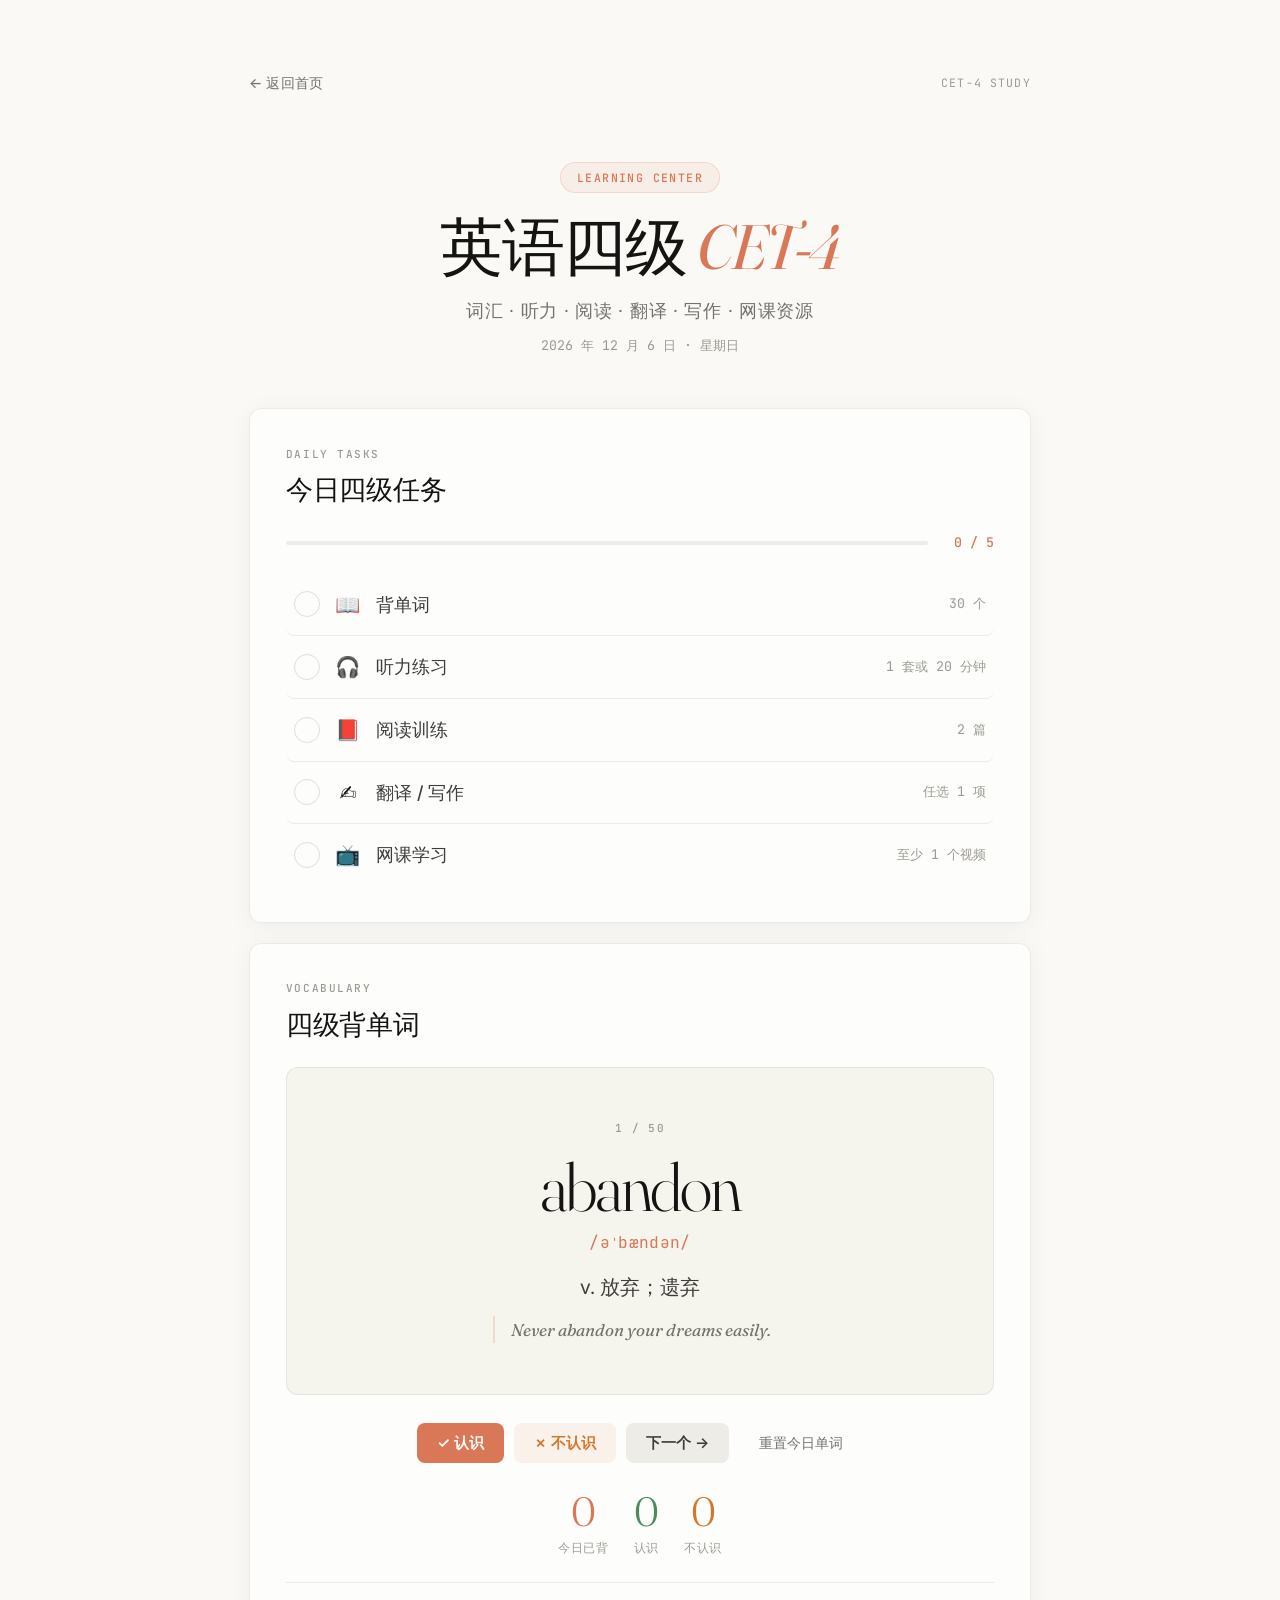
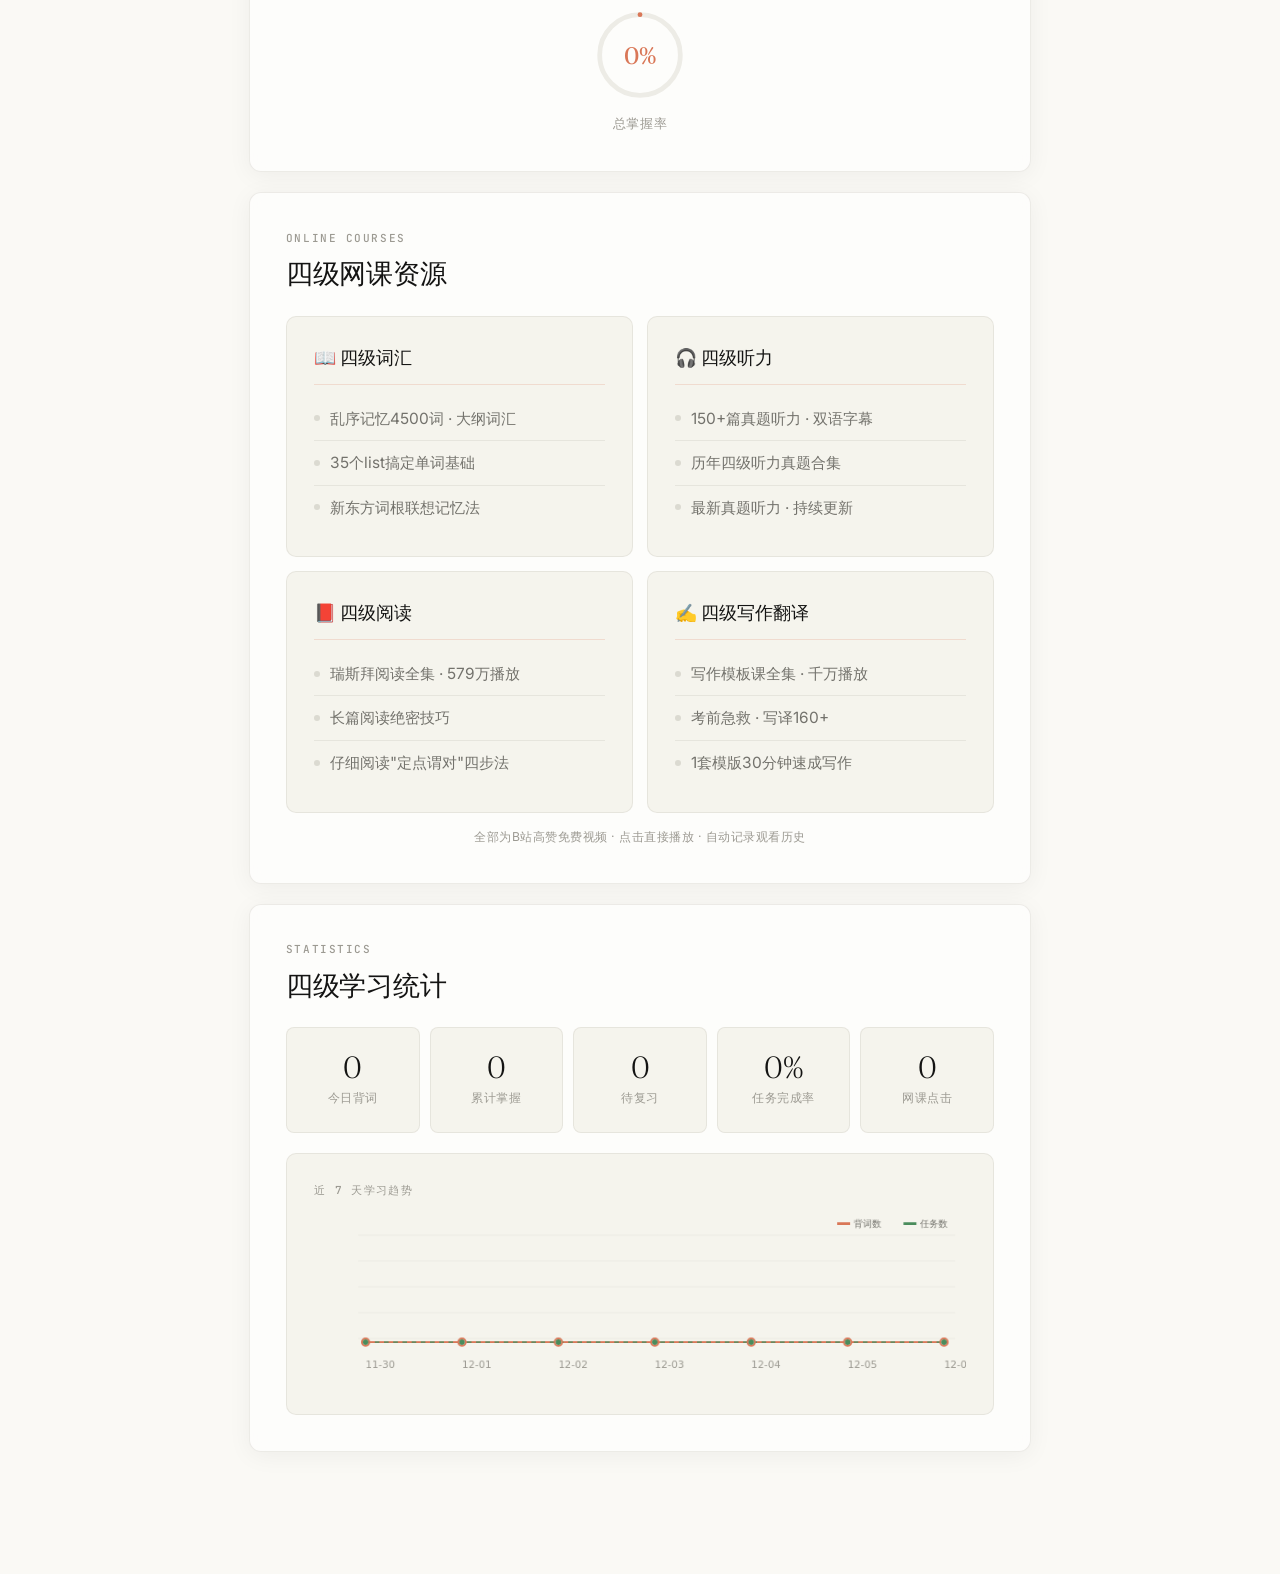
==== commit 605fa86e: "feat(cet4): 网课资源替换为B站高赞真实视频直链 - 12个链接全部为经过验证的高播放量B站视频 - 词汇: 乱序4500词 / 35list / 新东方词根联想 - 听力: 150+篇真题" ====
--- a/cet4/index.html
+++ b/cet4/index.html
@@ -744,34 +744,34 @@
 
       <div class="course-cat">
         <div class="course-cat-title">📖 四级词汇</div>
-        <a class="course-link" href="https://search.bilibili.com/all?keyword=四级高频词汇" target="_blank" data-res="cet4_vocab_high" onclick="trackCourse(this)"><span class="course-dot"></span>四级高频词汇课<span class="course-views" id="cv-cet4_vocab_high"></span></a>
-        <a class="course-link" href="https://search.bilibili.com/all?keyword=四级核心词根词缀" target="_blank" data-res="cet4_vocab_root" onclick="trackCourse(this)"><span class="course-dot"></span>四级核心词根词缀<span class="course-views" id="cv-cet4_vocab_root"></span></a>
-        <a class="course-link" href="https://search.bilibili.com/all?keyword=四级考前词汇速刷" target="_blank" data-res="cet4_vocab_quick" onclick="trackCourse(this)"><span class="course-dot"></span>四级考前词汇速刷<span class="course-views" id="cv-cet4_vocab_quick"></span></a>
+        <a class="course-link" href="https://www.bilibili.com/video/BV1kq4y1V7gm" target="_blank" data-res="cet4_vocab_high" onclick="trackCourse(this)"><span class="course-dot"></span>乱序记忆4500词 · 大纲词汇<span class="course-views" id="cv-cet4_vocab_high"></span></a>
+        <a class="course-link" href="https://www.bilibili.com/video/BV1La2mYnEzu" target="_blank" data-res="cet4_vocab_root" onclick="trackCourse(this)"><span class="course-dot"></span>35个list搞定单词基础<span class="course-views" id="cv-cet4_vocab_root"></span></a>
+        <a class="course-link" href="https://www.bilibili.com/video/BV1Tm4y1z79i" target="_blank" data-res="cet4_vocab_quick" onclick="trackCourse(this)"><span class="course-dot"></span>新东方词根联想记忆法<span class="course-views" id="cv-cet4_vocab_quick"></span></a>
       </div>
 
       <div class="course-cat">
         <div class="course-cat-title">🎧 四级听力</div>
-        <a class="course-link" href="https://search.bilibili.com/all?keyword=四级听力技巧" target="_blank" data-res="cet4_listen_skill" onclick="trackCourse(this)"><span class="course-dot"></span>四级听力技巧<span class="course-views" id="cv-cet4_listen_skill"></span></a>
-        <a class="course-link" href="https://search.bilibili.com/all?keyword=四级听力真题精讲" target="_blank" data-res="cet4_listen_real" onclick="trackCourse(this)"><span class="course-dot"></span>四级听力真题精讲<span class="course-views" id="cv-cet4_listen_real"></span></a>
-        <a class="course-link" href="https://search.bilibili.com/all?keyword=四级新闻听力训练" target="_blank" data-res="cet4_listen_news" onclick="trackCourse(this)"><span class="course-dot"></span>四级新闻听力训练<span class="course-views" id="cv-cet4_listen_news"></span></a>
+        <a class="course-link" href="https://www.bilibili.com/video/BV1oP4y1V7U6" target="_blank" data-res="cet4_listen_skill" onclick="trackCourse(this)"><span class="course-dot"></span>150+篇真题听力 · 双语字幕<span class="course-views" id="cv-cet4_listen_skill"></span></a>
+        <a class="course-link" href="https://www.bilibili.com/video/BV1kdz3YkEET" target="_blank" data-res="cet4_listen_real" onclick="trackCourse(this)"><span class="course-dot"></span>历年四级听力真题合集<span class="course-views" id="cv-cet4_listen_real"></span></a>
+        <a class="course-link" href="https://www.bilibili.com/video/BV1N2RDBxE14" target="_blank" data-res="cet4_listen_news" onclick="trackCourse(this)"><span class="course-dot"></span>最新真题听力 · 持续更新<span class="course-views" id="cv-cet4_listen_news"></span></a>
       </div>
 
       <div class="course-cat">
         <div class="course-cat-title">📕 四级阅读</div>
-        <a class="course-link" href="https://search.bilibili.com/all?keyword=四级阅读方法论" target="_blank" data-res="cet4_read_method" onclick="trackCourse(this)"><span class="course-dot"></span>四级阅读方法论<span class="course-views" id="cv-cet4_read_method"></span></a>
-        <a class="course-link" href="https://search.bilibili.com/all?keyword=四级仔细阅读精讲" target="_blank" data-res="cet4_read_careful" onclick="trackCourse(this)"><span class="course-dot"></span>四级仔细阅读精讲<span class="course-views" id="cv-cet4_read_careful"></span></a>
-        <a class="course-link" href="https://search.bilibili.com/all?keyword=四级段落匹配技巧" target="_blank" data-res="cet4_read_match" onclick="trackCourse(this)"><span class="course-dot"></span>四级段落匹配技巧<span class="course-views" id="cv-cet4_read_match"></span></a>
+        <a class="course-link" href="https://www.bilibili.com/video/BV1yr4y1n7cU" target="_blank" data-res="cet4_read_method" onclick="trackCourse(this)"><span class="course-dot"></span>瑞斯拜阅读全集 · 579万播放<span class="course-views" id="cv-cet4_read_method"></span></a>
+        <a class="course-link" href="https://www.bilibili.com/video/BV1KiVtz6EMr" target="_blank" data-res="cet4_read_careful" onclick="trackCourse(this)"><span class="course-dot"></span>长篇阅读绝密技巧<span class="course-views" id="cv-cet4_read_careful"></span></a>
+        <a class="course-link" href="https://www.bilibili.com/video/BV1HkVA6EEvy" target="_blank" data-res="cet4_read_match" onclick="trackCourse(this)"><span class="course-dot"></span>仔细阅读"定点谓对"四步法<span class="course-views" id="cv-cet4_read_match"></span></a>
       </div>
 
       <div class="course-cat">
         <div class="course-cat-title">✍️ 四级写作翻译</div>
-        <a class="course-link" href="https://search.bilibili.com/all?keyword=四级作文模板" target="_blank" data-res="cet4_write_template" onclick="trackCourse(this)"><span class="course-dot"></span>四级作文模板<span class="course-views" id="cv-cet4_write_template"></span></a>
-        <a class="course-link" href="https://search.bilibili.com/all?keyword=四级翻译高频表达" target="_blank" data-res="cet4_trans_expr" onclick="trackCourse(this)"><span class="course-dot"></span>四级翻译高频表达<span class="course-views" id="cv-cet4_trans_expr"></span></a>
-        <a class="course-link" href="https://search.bilibili.com/all?keyword=四级写译冲刺课" target="_blank" data-res="cet4_write_sprint" onclick="trackCourse(this)"><span class="course-dot"></span>四级写译冲刺课<span class="course-views" id="cv-cet4_write_sprint"></span></a>
+        <a class="course-link" href="https://www.bilibili.com/video/BV1vK4y1e7A6" target="_blank" data-res="cet4_write_template" onclick="trackCourse(this)"><span class="course-dot"></span>写作模板课全集 · 千万播放<span class="course-views" id="cv-cet4_write_template"></span></a>
+        <a class="course-link" href="https://www.bilibili.com/video/BV1coVu6AEA9" target="_blank" data-res="cet4_trans_expr" onclick="trackCourse(this)"><span class="course-dot"></span>考前急救 · 写译160+<span class="course-views" id="cv-cet4_trans_expr"></span></a>
+        <a class="course-link" href="https://www.bilibili.com/video/BV1Y8Gv6XEdA" target="_blank" data-res="cet4_write_sprint" onclick="trackCourse(this)"><span class="course-dot"></span>1套模版30分钟速成写作<span class="course-views" id="cv-cet4_write_sprint"></span></a>
       </div>
 
     </div>
-    <div class="course-footer">全部免费公开 · 点击跳转B站搜索 · 自动记录观看历史</div>
+    <div class="course-footer">全部为B站高赞免费视频 · 点击直接播放 · 自动记录观看历史</div>
   </div>
 
   <!-- 学习统计 -->
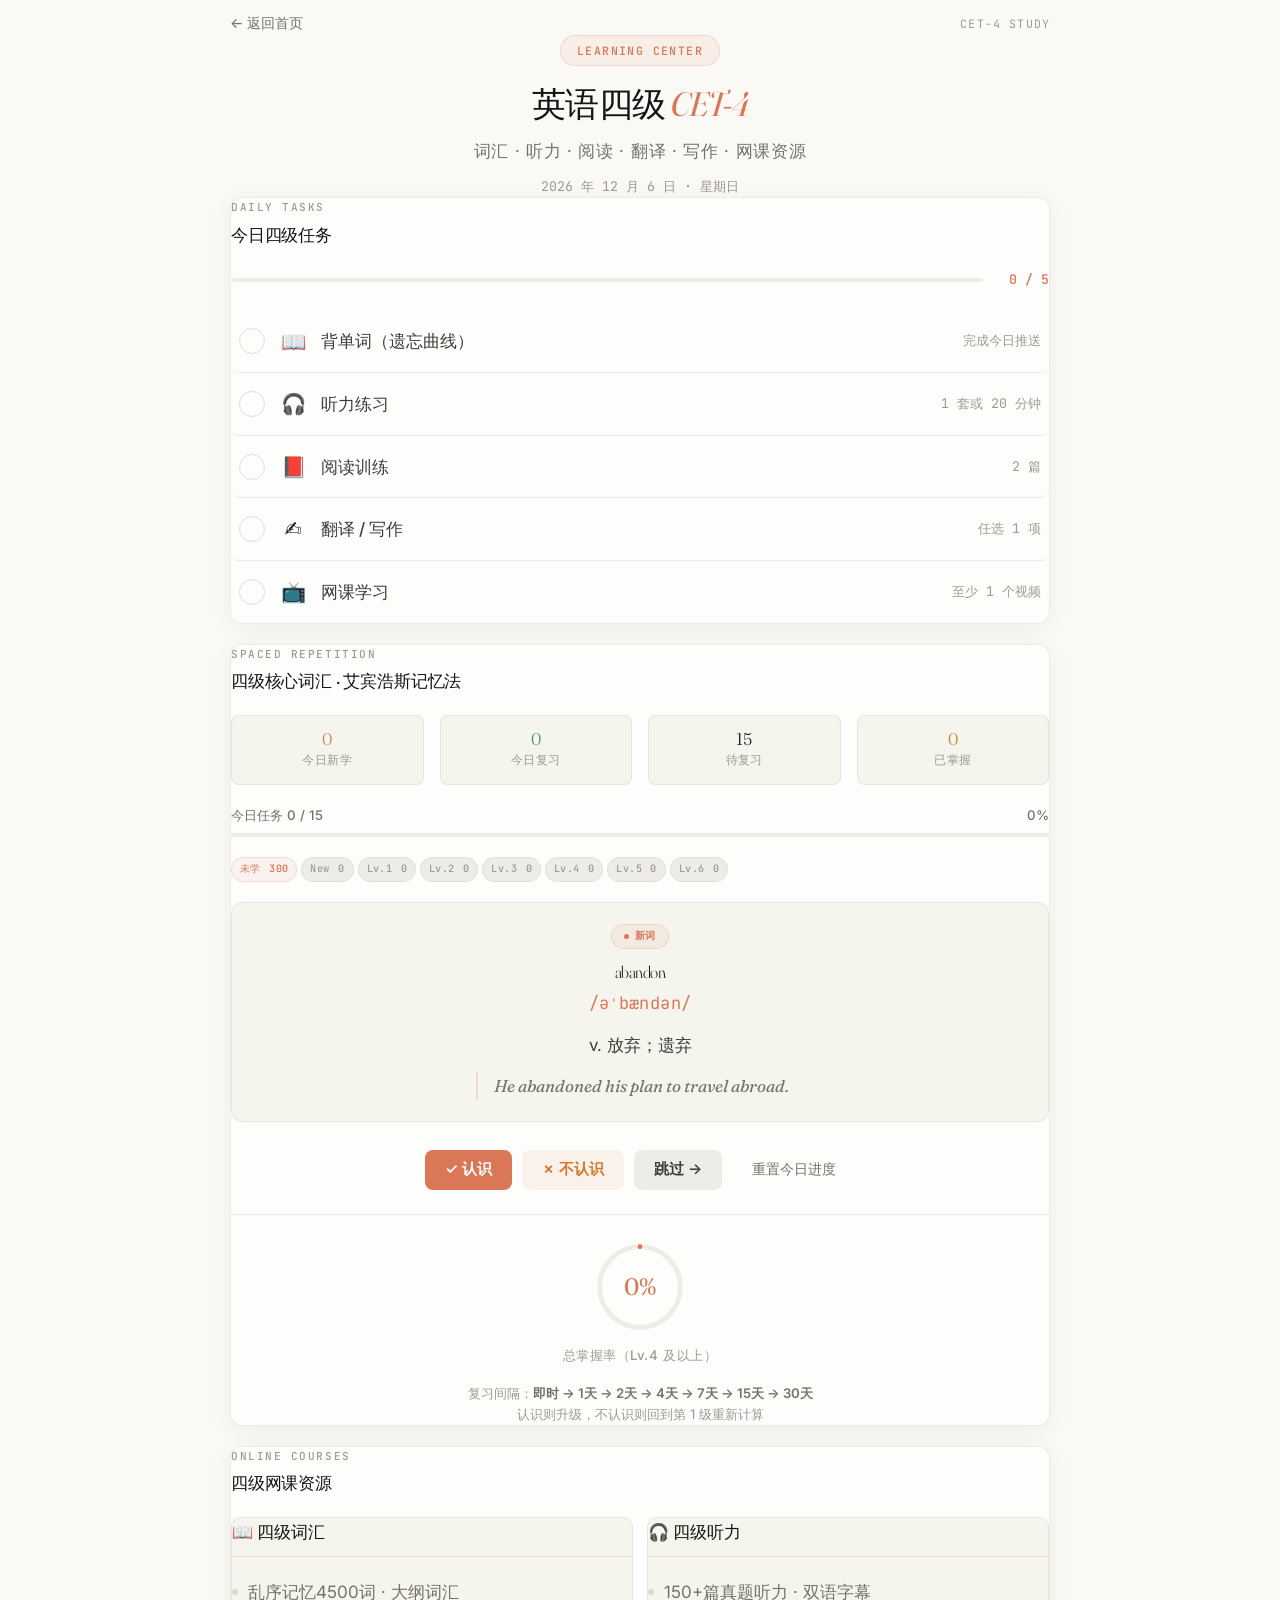
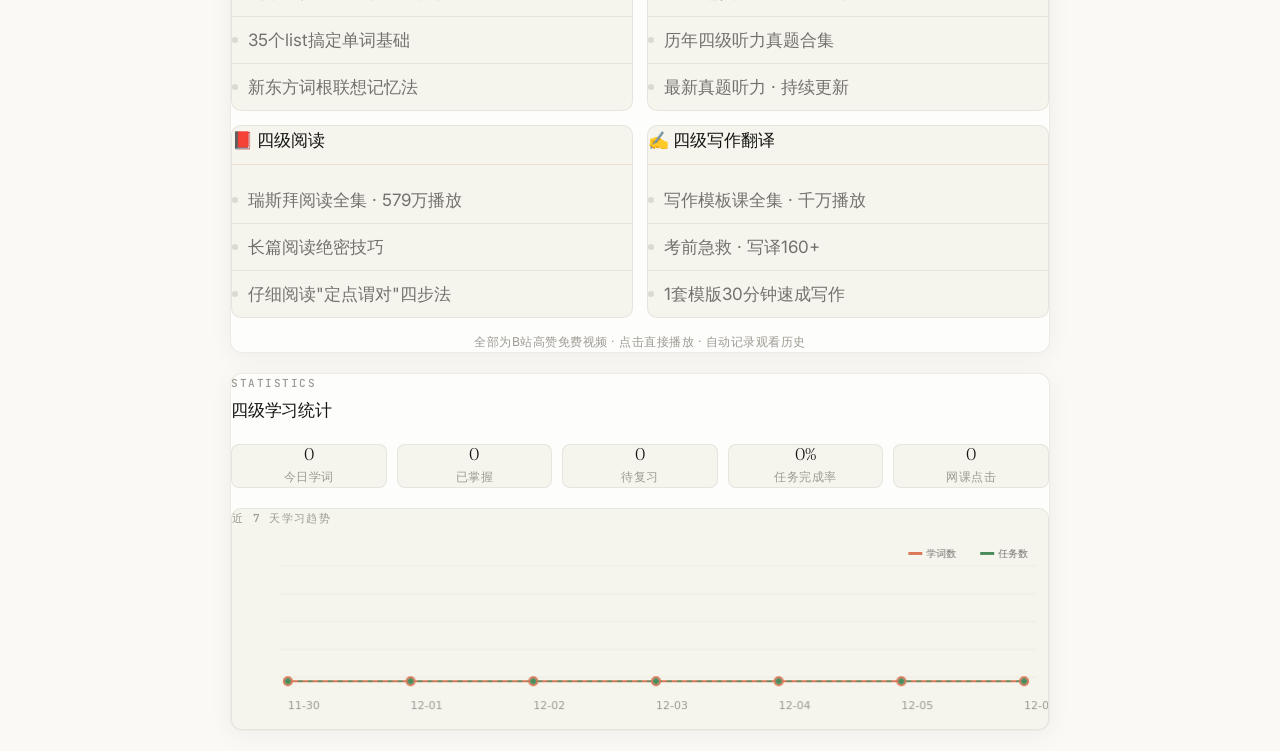
==== commit 16aecc13: "feat(cet4): add Ebbinghaus forgetting curve spaced repetition for vocabulary - Implement Leitner Box" ====
--- a/cet4/index.html
+++ b/cet4/index.html
@@ -10,676 +10,143 @@
 <link rel="preconnect" href="https://fonts.gstatic.com" crossorigin>
 <link href="https://fonts.googleapis.com/css2?family=Fraunces:ital,opsz,wght@0,9..144,300;0,9..144,400;0,9..144,500;0,9..144,600;1,9..144,400&family=Inter:wght@400;500;600&family=JetBrains+Mono:wght@400;500&display=swap" rel="stylesheet">
 <style>
-/* ═══════════════════════════════════════════
-   CET-4 · Anthropic Warm Minimalism
-   ═══════════════════════════════════════════ */
 :root {
-  /* Anthropic palette */
-  --bg: #FAF9F5;
-  --bg-warm: #F5F4ED;
-  --bg-lift: #EDECE6;
-  --surface: rgba(255,255,255,0.6);
-  --surface-solid: #FFFFFF;
-  --ink: #141413;
-  --ink-secondary: #3D3D3A;
-  --ink-muted: #73726C;
-  --ink-faint: #9C9A92;
-  --accent: #d97757;
-  --accent-hover: #c46849;
-  --accent-light: rgba(217,119,87,0.08);
-  --accent-border: rgba(217,119,87,0.2);
-  --success: #4a8c5c;
-  --success-light: rgba(74,140,92,0.08);
-  --warn: #d4772c;
-  --warn-light: rgba(212,119,44,0.08);
-
-  /* Borders — Anthropic uses 0.5px */
-  --border: rgba(194,192,182,0.3);
-  --border-strong: rgba(194,192,182,0.5);
-
-  /* Radius — Anthropic range 4–12px */
-  --radius-lg: 12px;
-  --radius: 10px;
-  --radius-sm: 8px;
-  --radius-xs: 4px;
-  --radius-pill: 9999px;
-
-  /* Shadows — near-invisible */
-  --shadow-card: 0 4px 24px rgba(0,0,0,0.05);
-  --shadow-hover: 0 8px 32px rgba(0,0,0,0.08);
-
-  /* Typography */
-  --font-display: 'Fraunces', 'Noto Serif SC', 'PingFang SC', Georgia, serif;
-  --font-body: 'Inter', -apple-system, 'PingFang SC', 'Microsoft YaHei', 'Noto Sans SC', system-ui, sans-serif;
-  --font-mono: 'JetBrains Mono', 'SF Mono', 'Menlo', monospace;
-
-  /* Motion */
-  --ease: cubic-bezier(0.22, 1, 0.36, 1);
-  --duration: 180ms;
-}
-
-*, *::before, *::after { box-sizing: border-box; margin: 0; padding: 0; }
-
-html {
-  font-size: 17px;
-  -webkit-text-size-adjust: 100%;
-}
-
-body {
-  background: var(--bg);
-  color: var(--ink);
-  font-family: var(--font-body);
-  font-size: 1rem;
-  line-height: 1.65;
-  min-height: 100vh;
-  -webkit-font-smoothing: antialiased;
-  -moz-osx-font-smoothing: grayscale;
-}
-
-/* ---- 布局 ---- */
-.container {
-  max-width: 820px;
-  margin: 0 auto;
-  padding: clamp(2rem, 1.08rem + 3.92vw, 3.5rem) clamp(1.25rem, 0.8rem + 2vw, 2.5rem) clamp(4rem, 3rem + 4vw, 6rem);
-}
-
-/* ---- 顶部导航 ---- */
-.topbar {
-  display: flex;
-  align-items: center;
-  justify-content: space-between;
-  padding: 12px 0 0;
-  margin-bottom: clamp(2rem, 1.5rem + 2vw, 3.5rem);
-}
-.topbar-back {
-  font-size: 0.82rem;
-  font-weight: 500;
-  color: var(--ink-muted);
-  text-decoration: none;
-  letter-spacing: 0.01em;
-  transition: color var(--duration) var(--ease);
-}
-.topbar-back:hover { color: var(--accent); }
-.topbar-label {
-  font-family: var(--font-mono);
-  font-size: 0.68rem;
-  color: var(--ink-faint);
-  letter-spacing: 0.1em;
-  text-transform: uppercase;
-}
-
-/* ---- Hero ---- */
-.hero {
-  text-align: center;
-  padding: 16px 0 clamp(2rem, 1.5rem + 2vw, 3rem);
-}
-.hero-badge {
-  display: inline-block;
-  font-family: var(--font-mono);
-  font-size: 0.68rem;
-  font-weight: 500;
-  letter-spacing: 0.12em;
-  text-transform: uppercase;
-  color: var(--accent);
-  background: var(--accent-light);
-  border: 0.5px solid var(--accent-border);
-  padding: 5px 16px;
-  border-radius: var(--radius-pill);
-  margin-bottom: 20px;
-}
-.hero h1 {
-  font-family: var(--font-display);
-  font-size: clamp(2.4rem, 1.8rem + 2.5vw, 3.8rem);
-  font-weight: 300;
-  letter-spacing: -0.025em;
-  line-height: 1.1;
-  color: var(--ink);
-  margin-bottom: 14px;
-  font-variation-settings: 'opsz' 144;
-}
-.hero h1 em {
-  font-style: italic;
-  font-weight: 400;
-  color: var(--accent);
-}
-.hero-sub {
-  font-size: clamp(0.95rem, 0.9rem + 0.2vw, 1.1rem);
-  color: var(--ink-muted);
-  letter-spacing: 0.04em;
-}
-.hero-date {
-  font-family: var(--font-mono);
-  font-size: 0.78rem;
-  color: var(--ink-faint);
-  margin-top: 10px;
-}
-
-/* ---- 卡片 — glassmorphism ---- */
-.card {
-  background: var(--surface);
-  backdrop-filter: blur(8px);
-  -webkit-backdrop-filter: blur(8px);
-  border: 0.5px solid var(--border);
-  border-radius: var(--radius-lg);
-  padding: clamp(1.5rem, 1.2rem + 1.2vw, 2.25rem);
-  margin-bottom: 20px;
-  box-shadow: var(--shadow-card);
-  transition: box-shadow var(--duration) ease-in-out;
-}
-.card:hover { box-shadow: var(--shadow-hover); }
-
-.card-label {
-  font-family: var(--font-mono);
-  font-size: 0.65rem;
-  font-weight: 500;
-  letter-spacing: 0.14em;
-  text-transform: uppercase;
-  color: var(--ink-faint);
-  margin-bottom: 4px;
-}
-.card-title {
-  font-family: var(--font-display);
-  font-size: clamp(1.3rem, 1.15rem + 0.6vw, 1.7rem);
-  font-weight: 400;
-  color: var(--ink);
-  letter-spacing: -0.01em;
-  margin-bottom: 20px;
-  font-variation-settings: 'opsz' 48;
-}
-
-/* ---- 任务进度 ---- */
-.task-progress {
-  display: flex;
-  align-items: center;
-  gap: 14px;
-  margin-bottom: 20px;
-}
-.task-progress-track {
-  flex: 1;
-  height: 4px;
-  background: var(--bg-lift);
-  border-radius: 2px;
-  overflow: hidden;
-}
-.task-progress-fill {
-  height: 100%;
-  background: var(--accent);
-  border-radius: 2px;
-  transition: width 0.5s var(--ease);
-}
-.task-progress-text {
-  font-family: var(--font-mono);
-  font-size: 0.78rem;
-  font-weight: 500;
-  color: var(--accent);
-  min-width: 52px;
-  text-align: right;
-  white-space: nowrap;
-}
-
-/* ---- 任务行 ---- */
-.task-row {
-  display: flex;
-  align-items: center;
-  gap: 14px;
-  padding: 14px 8px;
-  border-bottom: 0.5px solid var(--border);
-  cursor: pointer;
-  transition: background var(--duration) var(--ease);
-  border-radius: var(--radius-sm);
-}
-.task-row:last-child { border-bottom: none; }
-.task-row:hover { background: rgba(245,244,237,0.5); }
-.task-row.done { opacity: 0.4; }
-.task-row.done .task-check {
-  background: var(--accent);
-  border-color: var(--accent);
-  color: #fff;
-}
-.task-check {
-  width: 26px;
-  height: 26px;
-  border-radius: 50%;
-  border: 1.5px solid var(--border-strong);
-  display: flex;
-  align-items: center;
-  justify-content: center;
-  font-size: 12px;
-  flex-shrink: 0;
-  transition: all var(--duration) var(--ease);
-}
-.task-icon {
-  font-size: 1.2rem;
-  width: 28px;
-  text-align: center;
-  flex-shrink: 0;
-}
-.task-label {
-  flex: 1;
-  font-size: clamp(0.95rem, 0.9rem + 0.2vw, 1.05rem);
-  color: var(--ink-secondary);
-  font-weight: 500;
-}
-.task-target {
-  font-size: 0.78rem;
-  color: var(--ink-faint);
-  font-family: var(--font-mono);
-  white-space: nowrap;
-}
-
-/* ---- 单词卡 ---- */
-.vocab-wrapper {
-  background: var(--bg-warm);
-  border: 0.5px solid var(--border);
-  border-radius: var(--radius-lg);
-  padding: clamp(2rem, 1.5rem + 2vw, 3rem) clamp(1.5rem, 1rem + 2vw, 2.5rem);
-  text-align: center;
-  min-height: 240px;
-  display: flex;
-  flex-direction: column;
-  align-items: center;
-  justify-content: center;
-  position: relative;
-  overflow: hidden;
-  transition: box-shadow var(--duration) ease-in-out;
-}
-.vocab-wrapper:hover {
-  box-shadow: var(--shadow-card);
-}
-
-.vocab-index {
-  font-family: var(--font-mono);
-  font-size: 0.65rem;
-  font-weight: 500;
-  color: var(--ink-faint);
-  letter-spacing: 0.12em;
-  text-transform: uppercase;
-  margin-bottom: 14px;
-}
-.vocab-word {
-  font-family: var(--font-display);
-  font-size: clamp(2.8rem, 2.2rem + 2.5vw, 4rem);
-  font-weight: 300;
-  color: var(--ink);
-  letter-spacing: -0.03em;
-  line-height: 1.05;
-  margin-bottom: 8px;
-  font-variation-settings: 'opsz' 144;
-  transition: opacity 0.15s;
-}
-.vocab-phonetic {
-  font-family: var(--font-mono);
-  font-size: clamp(0.85rem, 0.8rem + 0.2vw, 1rem);
-  color: var(--accent);
-  margin-bottom: 16px;
-  letter-spacing: 0.02em;
-}
-.vocab-meaning {
-  font-size: clamp(1.05rem, 1rem + 0.2vw, 1.2rem);
-  color: var(--ink-secondary);
-  margin-bottom: 14px;
-  line-height: 1.5;
-}
-.vocab-example {
-  font-family: var(--font-display);
-  font-size: clamp(0.9rem, 0.85rem + 0.2vw, 1.05rem);
-  font-style: italic;
-  color: var(--ink-muted);
-  line-height: 1.6;
-  max-width: 440px;
-  padding: 0 16px;
-  border-left: 2px solid var(--accent-border);
-  margin: 0 auto;
-  padding-left: 16px;
-  text-align: left;
-}
-
-.vocab-actions {
-  display: flex;
-  gap: 10px;
-  justify-content: center;
-  flex-wrap: wrap;
-  margin-top: 28px;
-}
-
-/* ---- 按钮 — Anthropic style ---- */
-.btn {
-  padding: 10px 20px;
-  border-radius: var(--radius-sm);
-  border: none;
-  background: var(--bg-lift);
-  color: var(--ink-secondary);
-  font-size: 0.88rem;
-  font-family: var(--font-body);
-  font-weight: 600;
-  cursor: pointer;
-  transition: box-shadow var(--duration) ease-in-out, background var(--duration) ease-in-out, color var(--duration) ease-in-out;
-  white-space: nowrap;
-  user-select: none;
-  -webkit-user-select: none;
-  min-height: 40px;
-}
-.btn:hover {
-  background: var(--bg-warm);
-  color: var(--ink);
-}
-.btn:active { transform: scale(0.98); }
-
-.btn-primary {
-  background: var(--ink);
-  color: var(--bg);
-}
-.btn-primary:hover {
-  background: #2a2a27;
-  color: var(--bg);
-  box-shadow: 0 2px 8px rgba(0,0,0,0.12);
-}
-
-.btn-ghost {
-  background: transparent;
-  color: var(--ink-muted);
-  font-size: 0.82rem;
-  font-weight: 500;
-}
-.btn-ghost:hover {
-  background: var(--accent-light);
-  color: var(--accent);
-}
-
-.btn-success {
-  background: var(--accent);
-  color: #fff;
-}
-.btn-success:hover {
-  background: var(--accent-hover);
-  color: #fff;
-  box-shadow: 0 2px 12px rgba(217,119,87,0.2);
-}
-
-.btn-warn {
-  background: var(--warn-light);
-  color: var(--warn);
-}
-.btn-warn:hover {
-  background: rgba(212,119,44,0.15);
-  color: var(--warn);
-}
-
-/* ---- 单词统计 ---- */
-.vocab-stats {
-  display: flex;
-  justify-content: center;
-  gap: clamp(20px, 2vw, 36px);
-  margin-top: 28px;
-  flex-wrap: wrap;
-}
-.vocab-stat {
-  text-align: center;
-}
-.vocab-stat-num {
-  font-family: var(--font-display);
-  font-size: clamp(1.8rem, 1.5rem + 1.2vw, 2.6rem);
-  font-weight: 300;
-  color: var(--ink);
-  line-height: 1;
-  font-variation-settings: 'opsz' 48;
-}
-.vocab-stat-num.terra { color: var(--accent); }
-.vocab-stat-num.green { color: var(--success); }
-.vocab-stat-num.orange { color: var(--warn); }
-.vocab-stat-label {
-  font-size: 0.72rem;
-  font-weight: 500;
-  color: var(--ink-faint);
-  letter-spacing: 0.04em;
-  margin-top: 6px;
-}
-
-.vocab-mastery {
-  text-align: center;
-  margin-top: 24px;
-  padding-top: 24px;
-  border-top: 0.5px solid var(--border);
-}
-.mastery-ring {
-  width: 96px;
-  height: 96px;
-  margin: 0 auto 10px;
-  position: relative;
-}
-.mastery-ring svg { width: 100%; height: 100%; transform: rotate(-90deg); }
-.mastery-ring-bg { fill: none; stroke: var(--bg-lift); stroke-width: 5; }
-.mastery-ring-fill { fill: none; stroke: var(--accent); stroke-width: 5; stroke-linecap: round; transition: stroke-dashoffset 0.8s var(--ease); }
-.mastery-ring-text {
-  position: absolute;
-  inset: 0;
-  display: flex;
-  align-items: center;
-  justify-content: center;
-  font-family: var(--font-display);
-  font-size: 1.4rem;
-  font-weight: 400;
-  color: var(--accent);
-}
-.mastery-label {
-  font-size: 0.78rem;
-  font-weight: 500;
-  color: var(--ink-faint);
-  letter-spacing: 0.04em;
-}
-
-/* ---- 网课资源 ---- */
-.course-grid {
-  display: grid;
-  grid-template-columns: 1fr 1fr;
-  gap: 14px;
-}
-.course-cat {
-  background: var(--bg-warm);
-  border: 0.5px solid var(--border);
-  border-radius: var(--radius);
-  padding: clamp(1.2rem, 1rem + 0.8vw, 1.6rem);
-  transition: box-shadow var(--duration) ease-in-out;
-}
-.course-cat:hover { box-shadow: var(--shadow-card); }
-.course-cat-title {
-  font-family: var(--font-display);
-  font-size: clamp(0.95rem, 0.9rem + 0.2vw, 1.1rem);
-  font-weight: 400;
-  color: var(--ink);
-  margin-bottom: 12px;
-  padding-bottom: 10px;
-  border-bottom: 1px solid var(--accent-border);
-  font-variation-settings: 'opsz' 24;
-}
-
-.course-link {
-  display: flex;
-  align-items: center;
-  gap: 10px;
-  padding: 9px 0;
-  font-size: clamp(0.85rem, 0.82rem + 0.12vw, 0.95rem);
-  color: var(--ink-muted);
-  text-decoration: none;
-  border-bottom: 0.5px solid var(--border);
-  transition: color var(--duration) ease-in-out;
-  cursor: pointer;
-}
-.course-link:last-child { border-bottom: none; }
-.course-link:hover {
-  color: var(--accent);
-}
-.course-dot {
-  width: 6px;
-  height: 6px;
-  border-radius: 50%;
-  background: var(--border-strong);
-  flex-shrink: 0;
-  transition: background var(--duration) ease-in-out;
-}
-.course-link:hover .course-dot { background: var(--accent); }
-.course-views {
-  font-size: 0.68rem;
-  color: var(--ink-faint);
-  margin-left: auto;
-  font-family: var(--font-mono);
-  white-space: nowrap;
-}
-
-.course-footer {
-  text-align: center;
-  margin-top: 14px;
-  font-size: 0.72rem;
-  color: var(--ink-faint);
-  letter-spacing: 0.04em;
-}
+  --bg:#FAF9F5;--bg-warm:#F5F4ED;--bg-lift:#EDECE6;
+  --surface:rgba(255,255,255,0.6);--ink:#141413;--ink-secondary:#3D3D3A;
+  --ink-muted:#73726C;--ink-faint:#9C9A92;
+  --accent:#d97757;--accent-hover:#c46849;
+  --accent-light:rgba(217,119,87,0.08);--accent-border:rgba(217,119,87,0.2);
+  --success:#4a8c5c;--success-light:rgba(74,140,92,0.08);
+  --warn:#d4772c;--warn-light:rgba(212,119,44,0.08);
+  --border:rgba(194,192,182,0.3);--border-strong:rgba(194,192,182,0.5);
+  --radius-lg:12px;--radius:10px;--radius-sm:8px;--radius-xs:4px;--radius-pill:9999px;
+  --shadow-card:0 4px 24px rgba(0,0,0,0.05);--shadow-hover:0 8px 32px rgba(0,0,0,0.08);
+  --font-display:'Fraunces','Noto Serif SC','PingFang SC',Georgia,serif;
+  --font-body:'Inter',-apple-system,'PingFang SC','Microsoft YaHei','Noto Sans SC',system-ui,sans-serif;
+  --font-mono:'JetBrains Mono','SF Mono','Menlo',monospace;
+  --ease:cubic-bezier(0.22,1,0.36,1);--duration:180ms;
+}
+*,*::before,*::after{box-sizing:border-box;margin:0;padding:0}
+html{font-size:17px;-webkit-text-size-adjust:100%}
+body{background:var(--bg);color:var(--ink);font-family:var(--font-body);font-size:1rem;line-height:1.65;min-height:100vh;-webkit-font-smoothing:antialiased}
+.container{max-width:820px;margin:0 auto;padding:clamp(2rem,1.08rem+3.92vw,3.5rem) clamp(1.25rem,0.8rem+2vw,2.5rem) clamp(4rem,3rem+4vw,6rem)}
+.topbar{display:flex;align-items:center;justify-content:space-between;padding:12px 0 0;margin-bottom:clamp(2rem,1.5rem+2vw,3.5rem)}
+.topbar-back{font-size:.82rem;font-weight:500;color:var(--ink-muted);text-decoration:none;transition:color var(--duration) var(--ease)}
+.topbar-back:hover{color:var(--accent)}
+.topbar-label{font-family:var(--font-mono);font-size:.68rem;color:var(--ink-faint);letter-spacing:.1em;text-transform:uppercase}
+.hero{text-align:center;padding:16px 0 clamp(2rem,1.5rem+2vw,3rem)}
+.hero-badge{display:inline-block;font-family:var(--font-mono);font-size:.68rem;font-weight:500;letter-spacing:.12em;text-transform:uppercase;color:var(--accent);background:var(--accent-light);border:.5px solid var(--accent-border);padding:5px 16px;border-radius:var(--radius-pill);margin-bottom:20px}
+.hero h1{font-family:var(--font-display);font-size:clamp(2.4rem,1.8rem+2.5vw,3.8rem);font-weight:300;letter-spacing:-0.025em;line-height:1.1;color:var(--ink);margin-bottom:14px;font-variation-settings:'opsz' 144}
+.hero h1 em{font-style:italic;font-weight:400;color:var(--accent)}
+.hero-sub{font-size:clamp(.95rem,.9rem+.2vw,1.1rem);color:var(--ink-muted);letter-spacing:.04em}
+.hero-date{font-family:var(--font-mono);font-size:.78rem;color:var(--ink-faint);margin-top:10px}
+.card{background:var(--surface);backdrop-filter:blur(8px);-webkit-backdrop-filter:blur(8px);border:.5px solid var(--border);border-radius:var(--radius-lg);padding:clamp(1.5rem,1.2rem+1.2vw,2.25rem);margin-bottom:20px;box-shadow:var(--shadow-card);transition:box-shadow var(--duration) ease-in-out;animation:cardIn .45s ease both}
+.card:nth-child(1){animation-delay:.03s}.card:nth-child(2){animation-delay:.06s}.card:nth-child(3){animation-delay:.09s}.card:nth-child(4){animation-delay:.12s}.card:nth-child(5){animation-delay:.15s}
+@keyframes cardIn{from{opacity:0;transform:translateY(12px)}to{opacity:1;transform:translateY(0)}}
+.card:hover{box-shadow:var(--shadow-hover)}
+.card-label{font-family:var(--font-mono);font-size:.65rem;font-weight:500;letter-spacing:.14em;text-transform:uppercase;color:var(--ink-faint);margin-bottom:4px}
+.card-title{font-family:var(--font-display);font-size:clamp(1.3rem,1.15rem+.6vw,1.7rem);font-weight:400;color:var(--ink);letter-spacing:-.01em;margin-bottom:20px;font-variation-settings:'opsz' 48}
+.task-progress{display:flex;align-items:center;gap:14px;margin-bottom:20px}
+.task-progress-track{flex:1;height:4px;background:var(--bg-lift);border-radius:2px;overflow:hidden}
+.task-progress-fill{height:100%;background:var(--accent);border-radius:2px;transition:width .5s var(--ease)}
+.task-progress-text{font-family:var(--font-mono);font-size:.78rem;font-weight:500;color:var(--accent);min-width:52px;text-align:right;white-space:nowrap}
+.task-row{display:flex;align-items:center;gap:14px;padding:14px 8px;border-bottom:.5px solid var(--border);cursor:pointer;transition:background var(--duration) var(--ease);border-radius:var(--radius-sm)}
+.task-row:last-child{border-bottom:none}
+.task-row:hover{background:rgba(245,244,237,.5)}
+.task-row.done{opacity:.4}
+.task-row.done .task-check{background:var(--accent);border-color:var(--accent);color:#fff}
+.task-check{width:26px;height:26px;border-radius:50%;border:1.5px solid var(--border-strong);display:flex;align-items:center;justify-content:center;font-size:12px;flex-shrink:0;transition:all var(--duration) var(--ease)}
+.task-icon{font-size:1.2rem;width:28px;text-align:center;flex-shrink:0}
+.task-label{flex:1;font-size:clamp(.95rem,.9rem+.2vw,1.05rem);color:var(--ink-secondary);font-weight:500}
+.task-target{font-size:.78rem;color:var(--ink-faint);font-family:var(--font-mono);white-space:nowrap}
+
+/* ---- 单词卡 + 遗忘曲线 ---- */
+.sr-summary{display:flex;gap:16px;margin-bottom:20px;flex-wrap:wrap}
+.sr-stat{flex:1;min-width:80px;text-align:center;padding:14px 8px;background:var(--bg-warm);border:.5px solid var(--border);border-radius:var(--radius-sm)}
+.sr-stat-num{font-family:var(--font-display);font-size:clamp(1.5rem,1.2rem+.8vw,2rem);font-weight:300;color:var(--ink);line-height:1;font-variation-settings:'opsz' 48}
+.sr-stat-num.terra{color:var(--accent)}
+.sr-stat-num.green{color:var(--success)}
+.sr-stat-num.orange{color:var(--warn)}
+.sr-stat-label{font-size:.68rem;font-weight:500;color:var(--ink-faint);letter-spacing:.04em;margin-top:4px}
+
+.sr-progress{margin-bottom:20px}
+.sr-progress-label{display:flex;justify-content:space-between;font-size:.78rem;color:var(--ink-muted);margin-bottom:6px;font-weight:500}
+.sr-progress-track{height:4px;background:var(--bg-lift);border-radius:2px;overflow:hidden}
+.sr-progress-fill{height:100%;background:var(--accent);border-radius:2px;transition:width .5s var(--ease)}
+
+.sr-levels{display:flex;gap:4px;margin-bottom:20px;flex-wrap:wrap}
+.sr-level-chip{font-family:var(--font-mono);font-size:.6rem;font-weight:500;letter-spacing:.04em;padding:3px 8px;border-radius:var(--radius-pill);background:var(--bg-lift);color:var(--ink-faint);border:.5px solid var(--border);white-space:nowrap}
+.sr-level-chip.active{background:var(--accent-light);color:var(--accent);border-color:var(--accent-border)}
+.sr-level-chip .chip-count{font-weight:600;margin-left:2px}
+
+.vocab-wrapper{background:var(--bg-warm);border:.5px solid var(--border);border-radius:var(--radius-lg);padding:clamp(2rem,1.5rem+2vw,3rem) clamp(1.5rem,1rem+2vw,2.5rem);text-align:center;min-height:220px;display:flex;flex-direction:column;align-items:center;justify-content:center;position:relative;overflow:hidden;transition:box-shadow var(--duration) ease-in-out}
+.vocab-wrapper:hover{box-shadow:var(--shadow-card)}
+.vocab-badge{display:inline-flex;align-items:center;gap:6px;font-family:var(--font-mono);font-size:.6rem;font-weight:600;letter-spacing:.08em;text-transform:uppercase;color:var(--accent);background:var(--accent-light);border:.5px solid var(--accent-border);padding:3px 12px;border-radius:var(--radius-pill);margin-bottom:14px}
+.vocab-badge .badge-dot{width:5px;height:5px;border-radius:50%;background:var(--accent)}
+.vocab-word{font-family:var(--font-display);font-size:clamp(2.8rem,2.2rem+2.5vw,4rem);font-weight:300;color:var(--ink);letter-spacing:-.03em;line-height:1.05;margin-bottom:8px;font-variation-settings:'opsz' 144;transition:opacity .15s}
+.vocab-phonetic{font-family:var(--font-mono);font-size:clamp(.85rem,.8rem+.2vw,1rem);color:var(--accent);margin-bottom:16px;letter-spacing:.02em}
+.vocab-meaning{font-size:clamp(1.05rem,1rem+.2vw,1.2rem);color:var(--ink-secondary);margin-bottom:14px;line-height:1.5}
+.vocab-example{font-family:var(--font-display);font-size:clamp(.9rem,.85rem+.2vw,1.05rem);font-style:italic;color:var(--ink-muted);line-height:1.6;max-width:440px;padding:0 16px;border-left:2px solid var(--accent-border);margin:0 auto;text-align:left}
+.vocab-actions{display:flex;gap:10px;justify-content:center;flex-wrap:wrap;margin-top:28px}
+.btn{padding:10px 20px;border-radius:var(--radius-sm);border:none;background:var(--bg-lift);color:var(--ink-secondary);font-size:.88rem;font-family:var(--font-body);font-weight:600;cursor:pointer;transition:box-shadow var(--duration) ease-in-out,background var(--duration) ease-in-out,color var(--duration) ease-in-out;white-space:nowrap;user-select:none;-webkit-user-select:none;min-height:40px}
+.btn:hover{background:var(--bg-warm);color:var(--ink)}
+.btn:active{transform:scale(.98)}
+.btn-primary{background:var(--ink);color:var(--bg)}
+.btn-primary:hover{background:#2a2a27;color:var(--bg);box-shadow:0 2px 8px rgba(0,0,0,.12)}
+.btn-ghost{background:transparent;color:var(--ink-muted);font-size:.82rem;font-weight:500}
+.btn-ghost:hover{background:var(--accent-light);color:var(--accent)}
+.btn-success{background:var(--accent);color:#fff}
+.btn-success:hover{background:var(--accent-hover);color:#fff;box-shadow:0 2px 12px rgba(217,119,87,.2)}
+.btn-warn{background:var(--warn-light);color:var(--warn)}
+.btn-warn:hover{background:rgba(212,119,44,.15);color:var(--warn)}
+
+.vocab-mastery{text-align:center;margin-top:24px;padding-top:24px;border-top:.5px solid var(--border)}
+.mastery-ring{width:96px;height:96px;margin:0 auto 10px;position:relative}
+.mastery-ring svg{width:100%;height:100%;transform:rotate(-90deg)}
+.mastery-ring-bg{fill:none;stroke:var(--bg-lift);stroke-width:5}
+.mastery-ring-fill{fill:none;stroke:var(--accent);stroke-width:5;stroke-linecap:round;transition:stroke-dashoffset .8s var(--ease)}
+.mastery-ring-text{position:absolute;inset:0;display:flex;align-items:center;justify-content:center;font-family:var(--font-display);font-size:1.4rem;font-weight:400;color:var(--accent)}
+.mastery-label{font-size:.78rem;font-weight:500;color:var(--ink-faint);letter-spacing:.04em}
+
+.sr-hint{text-align:center;margin-top:16px;font-size:.78rem;color:var(--ink-faint);line-height:1.6}
+.sr-hint strong{color:var(--ink-muted);font-weight:600}
+
+/* ---- 网课 ---- */
+.course-grid{display:grid;grid-template-columns:1fr 1fr;gap:14px}
+.course-cat{background:var(--bg-warm);border:.5px solid var(--border);border-radius:var(--radius);padding:clamp(1.2rem,1rem+.8vw,1.6rem);transition:box-shadow var(--duration) ease-in-out}
+.course-cat:hover{box-shadow:var(--shadow-card)}
+.course-cat-title{font-family:var(--font-display);font-size:clamp(.95rem,.9rem+.2vw,1.1rem);font-weight:400;color:var(--ink);margin-bottom:12px;padding-bottom:10px;border-bottom:1px solid var(--accent-border);font-variation-settings:'opsz' 24}
+.course-link{display:flex;align-items:center;gap:10px;padding:9px 0;font-size:clamp(.85rem,.82rem+.12vw,.95rem);color:var(--ink-muted);text-decoration:none;border-bottom:.5px solid var(--border);transition:color var(--duration) ease-in-out;cursor:pointer}
+.course-link:last-child{border-bottom:none}
+.course-link:hover{color:var(--accent)}
+.course-dot{width:6px;height:6px;border-radius:50%;background:var(--border-strong);flex-shrink:0;transition:background var(--duration) ease-in-out}
+.course-link:hover .course-dot{background:var(--accent)}
+.course-views{font-size:.68rem;color:var(--ink-faint);margin-left:auto;font-family:var(--font-mono);white-space:nowrap}
+.course-footer{text-align:center;margin-top:14px;font-size:.72rem;color:var(--ink-faint);letter-spacing:.04em}
 
 /* ---- 统计 ---- */
-.stat-grid {
-  display: grid;
-  grid-template-columns: repeat(5, 1fr);
-  gap: 10px;
-  margin-bottom: 20px;
-}
-.stat-item {
-  background: var(--bg-warm);
-  border: 0.5px solid var(--border);
-  border-radius: var(--radius-sm);
-  padding: clamp(1rem, 0.8rem + 0.8vw, 1.4rem) 10px;
-  text-align: center;
-  transition: box-shadow var(--duration) ease-in-out;
-}
-.stat-item:hover { box-shadow: var(--shadow-card); }
-.stat-num {
-  font-family: var(--font-display);
-  font-size: clamp(1.4rem, 1.2rem + 0.8vw, 2rem);
-  font-weight: 300;
-  color: var(--ink);
-  line-height: 1;
-  font-variation-settings: 'opsz' 48;
-}
-.stat-label {
-  font-size: 0.68rem;
-  font-weight: 500;
-  color: var(--ink-faint);
-  letter-spacing: 0.04em;
-  margin-top: 6px;
-}
-
-.chart-box {
-  background: var(--bg-warm);
-  border: 0.5px solid var(--border);
-  border-radius: var(--radius);
-  padding: clamp(1.2rem, 1rem + 0.8vw, 1.6rem);
-}
-.chart-title {
-  font-family: var(--font-mono);
-  font-size: 0.65rem;
-  font-weight: 500;
-  letter-spacing: 0.12em;
-  text-transform: uppercase;
-  color: var(--ink-faint);
-  margin-bottom: 14px;
-}
-.chart-box canvas { width: 100% !important; height: auto !important; }
-
-/* ---- Toast ---- */
-.toast {
-  position: fixed;
-  top: 24px;
-  left: 50%;
-  transform: translateX(-50%);
-  background: var(--ink);
-  color: var(--bg);
-  padding: 10px 24px;
-  border-radius: var(--radius-pill);
-  font-size: 0.82rem;
-  font-weight: 500;
-  letter-spacing: 0.02em;
-  z-index: 999;
-  animation: toastAnim 2.2s forwards;
-  pointer-events: none;
-}
-@keyframes toastAnim {
-  0% { opacity: 0; transform: translateX(-50%) translateY(-8px); }
-  12% { opacity: 1; transform: translateX(-50%) translateY(0); }
-  80% { opacity: 1; }
-  100% { opacity: 0; transform: translateX(-50%) translateY(-4px); }
-}
-
-/* ---- 入场动画 ---- */
-.card {
-  animation: cardIn 0.45s ease both;
-}
-.card:nth-child(1) { animation-delay: 0.03s; }
-.card:nth-child(2) { animation-delay: 0.06s; }
-.card:nth-child(3) { animation-delay: 0.09s; }
-.card:nth-child(4) { animation-delay: 0.12s; }
-.card:nth-child(5) { animation-delay: 0.15s; }
-@keyframes cardIn {
-  from { opacity: 0; transform: translateY(12px); }
-  to { opacity: 1; transform: translateY(0); }
-}
-
-/* ---- 响应式 ---- */
-@media (max-width: 640px) {
-  html { font-size: 16px; }
-  .topbar { margin-bottom: 28px; }
-  .hero { padding: 8px 0 28px; }
-  .course-grid { grid-template-columns: 1fr; }
-  .stat-grid { grid-template-columns: repeat(3, 1fr); }
-  .btn { padding: 9px 16px; font-size: 0.82rem; min-height: 44px; }
-  .task-row { min-height: 48px; }
-  .course-link { min-height: 44px; }
-}
-
-@media (min-width: 641px) and (max-width: 960px) {
-  .stat-grid { grid-template-columns: repeat(5, 1fr); }
-}
-
-@media (min-width: 961px) {
-  .container { max-width: 860px; }
-}
-
-/* ---- 触屏 ---- */
-@media (pointer: coarse) {
-  .btn { min-height: 44px; }
-  .task-row { min-height: 48px; }
-  .course-link { min-height: 44px; }
-  .card:hover { box-shadow: var(--shadow-card); }
-}
-
-/* ---- 减少动画 ---- */
-@media (prefers-reduced-motion: reduce) {
-  *, *::before, *::after {
-    animation-duration: 0.01ms !important;
-    transition-duration: 0.01ms !important;
-  }
-}
-
-/* ---- 打印 ---- */
-@media print {
-  body { background: #fff; }
-  .topbar, .btn, .vocab-actions { display: none; }
-  .card { box-shadow: none; border: 1px solid #ddd; break-inside: avoid; }
-}
-
-/* ---- 自定义滚动条 ---- */
-::-webkit-scrollbar { width: 6px; }
-::-webkit-scrollbar-track { background: transparent; }
-::-webkit-scrollbar-thumb { background: rgba(194,192,182,0.4); border-radius: 3px; }
-::-webkit-scrollbar-thumb:hover { background: rgba(194,192,182,0.6); }
+.stat-grid{display:grid;grid-template-columns:repeat(5,1fr);gap:10px;margin-bottom:20px}
+.stat-item{background:var(--bg-warm);border:.5px solid var(--border);border-radius:var(--radius-sm);padding:clamp(1rem,.8rem+.8vw,1.4rem) 10px;text-align:center;transition:box-shadow var(--duration) ease-in-out}
+.stat-item:hover{box-shadow:var(--shadow-card)}
+.stat-num{font-family:var(--font-display);font-size:clamp(1.4rem,1.2rem+.8vw,2rem);font-weight:300;color:var(--ink);line-height:1;font-variation-settings:'opsz' 48}
+.stat-label{font-size:.68rem;font-weight:500;color:var(--ink-faint);letter-spacing:.04em;margin-top:6px}
+.chart-box{background:var(--bg-warm);border:.5px solid var(--border);border-radius:var(--radius);padding:clamp(1.2rem,1rem+.8vw,1.6rem)}
+.chart-title{font-family:var(--font-mono);font-size:.65rem;font-weight:500;letter-spacing:.12em;text-transform:uppercase;color:var(--ink-faint);margin-bottom:14px}
+.chart-box canvas{width:100%!important;height:auto!important}
+
+.toast{position:fixed;top:24px;left:50%;transform:translateX(-50%);background:var(--ink);color:var(--bg);padding:10px 24px;border-radius:var(--radius-pill);font-size:.82rem;font-weight:500;z-index:999;animation:toastAnim 2.2s forwards;pointer-events:none}
+@keyframes toastAnim{0%{opacity:0;transform:translateX(-50%) translateY(-8px)}12%{opacity:1;transform:translateX(-50%) translateY(0)}80%{opacity:1}100%{opacity:0;transform:translateX(-50%) translateY(-4px)}}
+
+@media(max-width:640px){html{font-size:16px}.topbar{margin-bottom:28px}.hero{padding:8px 0 28px}.course-grid{grid-template-columns:1fr}.stat-grid{grid-template-columns:repeat(3,1fr)}.btn{padding:9px 16px;font-size:.82rem;min-height:44px}.task-row{min-height:48px}.course-link{min-height:44px}.sr-summary{gap:8px}.sr-levels{gap:3px}}
+@media(pointer:coarse){.btn{min-height:44px}.task-row{min-height:48px}.course-link{min-height:44px}.card:hover{box-shadow:var(--shadow-card)}}
+@media(prefers-reduced-motion:reduce){*,*::before,*::after{animation-duration:.01ms!important;transition-duration:.01ms!important}}
+@media print{body{background:#fff}.topbar,.btn,.vocab-actions{display:none}.card{box-shadow:none;border:1px solid #ddd;break-inside:avoid}}
+::-webkit-scrollbar{width:6px}::-webkit-scrollbar-track{background:transparent}::-webkit-scrollbar-thumb{background:rgba(194,192,182,.4);border-radius:3px}
 </style>
 </head>
 <body>
-
 <div class="container">
-
-  <nav class="topbar">
-    <a class="topbar-back" href="../">← 返回首页</a>
-    <span class="topbar-label">CET-4 Study</span>
-  </nav>
-
+  <nav class="topbar"><a class="topbar-back" href="../">← 返回首页</a><span class="topbar-label">CET-4 Study</span></nav>
   <header class="hero">
     <div class="hero-badge">Learning Center</div>
     <h1>英语四级 <em>CET-4</em></h1>
@@ -691,20 +158,35 @@
   <div class="card">
     <div class="card-label">Daily Tasks</div>
     <div class="card-title">今日四级任务</div>
-    <div class="task-progress">
-      <div class="task-progress-track"><div class="task-progress-fill" id="task-progress-fill" style="width:0%"></div></div>
-      <div class="task-progress-text" id="task-progress-text">0 / 5</div>
-    </div>
+    <div class="task-progress"><div class="task-progress-track"><div class="task-progress-fill" id="task-progress-fill" style="width:0%"></div></div><div class="task-progress-text" id="task-progress-text">0 / 5</div></div>
     <div id="task-checklist"></div>
   </div>
 
-  <!-- 背单词 -->
+  <!-- 背单词 · 遗忘曲线 -->
   <div class="card">
-    <div class="card-label">Vocabulary</div>
-    <div class="card-title">四级背单词</div>
-
+    <div class="card-label">Spaced Repetition</div>
+    <div class="card-title">四级核心词汇 · 艾宾浩斯记忆法</div>
+
+    <!-- 每日统计 -->
+    <div class="sr-summary">
+      <div class="sr-stat"><div class="sr-stat-num terra" id="sr-new">0</div><div class="sr-stat-label">今日新学</div></div>
+      <div class="sr-stat"><div class="sr-stat-num green" id="sr-reviewed">0</div><div class="sr-stat-label">今日复习</div></div>
+      <div class="sr-stat"><div class="sr-stat-num" id="sr-due">0</div><div class="sr-stat-label">待复习</div></div>
+      <div class="sr-stat"><div class="sr-stat-num orange" id="sr-mastered">0</div><div class="sr-stat-label">已掌握</div></div>
+    </div>
+
+    <!-- 今日进度 -->
+    <div class="sr-progress">
+      <div class="sr-progress-label"><span id="sr-progress-text">今日任务 0 / 0</span><span id="sr-progress-pct">0%</span></div>
+      <div class="sr-progress-track"><div class="sr-progress-fill" id="sr-progress-fill" style="width:0%"></div></div>
+    </div>
+
+    <!-- 等级分布 -->
+    <div class="sr-levels" id="sr-levels"></div>
+
+    <!-- 单词卡 -->
     <div class="vocab-wrapper" id="vocab-wrapper">
-      <div class="vocab-index" id="vocab-index">1 / 50</div>
+      <div class="vocab-badge" id="vocab-badge"><span class="badge-dot"></span>新词</div>
       <div class="vocab-word" id="vocab-word">--</div>
       <div class="vocab-phonetic" id="vocab-phonetic"></div>
       <div class="vocab-meaning" id="vocab-meaning"></div>
@@ -712,27 +194,23 @@
     </div>
 
     <div class="vocab-actions">
-      <button class="btn btn-success" onclick="vocabMark(true)">✓ 认识</button>
-      <button class="btn btn-warn" onclick="vocabMark(false)">✗ 不认识</button>
-      <button class="btn" onclick="vocabNext()">下一个 →</button>
-      <button class="btn btn-ghost" onclick="vocabReset()">重置今日单词</button>
-    </div>
-
-    <div class="vocab-stats">
-      <div class="vocab-stat"><div class="vocab-stat-num terra" id="vs-today">0</div><div class="vocab-stat-label">今日已背</div></div>
-      <div class="vocab-stat"><div class="vocab-stat-num green" id="vs-mastered">0</div><div class="vocab-stat-label">认识</div></div>
-      <div class="vocab-stat"><div class="vocab-stat-num orange" id="vs-review">0</div><div class="vocab-stat-label">不认识</div></div>
+      <button class="btn btn-success" onclick="srReview(true)">✓ 认识</button>
+      <button class="btn btn-warn" onclick="srReview(false)">✗ 不认识</button>
+      <button class="btn" onclick="srSkip()">跳过 →</button>
+      <button class="btn btn-ghost" onclick="srReset()">重置今日进度</button>
     </div>
 
     <div class="vocab-mastery">
       <div class="mastery-ring">
-        <svg viewBox="0 0 100 100">
-          <circle class="mastery-ring-bg" cx="50" cy="50" r="42"/>
-          <circle class="mastery-ring-fill" id="mastery-ring-fill" cx="50" cy="50" r="42" stroke-dasharray="263.9" stroke-dashoffset="263.9"/>
-        </svg>
+        <svg viewBox="0 0 100 100"><circle class="mastery-ring-bg" cx="50" cy="50" r="42"/><circle class="mastery-ring-fill" id="mastery-ring-fill" cx="50" cy="50" r="42" stroke-dasharray="263.9" stroke-dashoffset="263.9"/></svg>
         <div class="mastery-ring-text" id="mastery-rate">0%</div>
       </div>
-      <div class="mastery-label">总掌握率</div>
+      <div class="mastery-label">总掌握率（Lv.4 及以上）</div>
+    </div>
+
+    <div class="sr-hint">
+      复习间隔：<strong>即时 → 1天 → 2天 → 4天 → 7天 → 15天 → 30天</strong><br>
+      认识则升级，不认识则回到第 1 级重新计算
     </div>
   </div>
 
@@ -741,35 +219,30 @@
     <div class="card-label">Online Courses</div>
     <div class="card-title">四级网课资源</div>
     <div class="course-grid">
-
       <div class="course-cat">
         <div class="course-cat-title">📖 四级词汇</div>
         <a class="course-link" href="https://www.bilibili.com/video/BV1kq4y1V7gm" target="_blank" data-res="cet4_vocab_high" onclick="trackCourse(this)"><span class="course-dot"></span>乱序记忆4500词 · 大纲词汇<span class="course-views" id="cv-cet4_vocab_high"></span></a>
         <a class="course-link" href="https://www.bilibili.com/video/BV1La2mYnEzu" target="_blank" data-res="cet4_vocab_root" onclick="trackCourse(this)"><span class="course-dot"></span>35个list搞定单词基础<span class="course-views" id="cv-cet4_vocab_root"></span></a>
         <a class="course-link" href="https://www.bilibili.com/video/BV1Tm4y1z79i" target="_blank" data-res="cet4_vocab_quick" onclick="trackCourse(this)"><span class="course-dot"></span>新东方词根联想记忆法<span class="course-views" id="cv-cet4_vocab_quick"></span></a>
       </div>
-
       <div class="course-cat">
         <div class="course-cat-title">🎧 四级听力</div>
         <a class="course-link" href="https://www.bilibili.com/video/BV1oP4y1V7U6" target="_blank" data-res="cet4_listen_skill" onclick="trackCourse(this)"><span class="course-dot"></span>150+篇真题听力 · 双语字幕<span class="course-views" id="cv-cet4_listen_skill"></span></a>
         <a class="course-link" href="https://www.bilibili.com/video/BV1kdz3YkEET" target="_blank" data-res="cet4_listen_real" onclick="trackCourse(this)"><span class="course-dot"></span>历年四级听力真题合集<span class="course-views" id="cv-cet4_listen_real"></span></a>
         <a class="course-link" href="https://www.bilibili.com/video/BV1N2RDBxE14" target="_blank" data-res="cet4_listen_news" onclick="trackCourse(this)"><span class="course-dot"></span>最新真题听力 · 持续更新<span class="course-views" id="cv-cet4_listen_news"></span></a>
       </div>
-
       <div class="course-cat">
         <div class="course-cat-title">📕 四级阅读</div>
         <a class="course-link" href="https://www.bilibili.com/video/BV1yr4y1n7cU" target="_blank" data-res="cet4_read_method" onclick="trackCourse(this)"><span class="course-dot"></span>瑞斯拜阅读全集 · 579万播放<span class="course-views" id="cv-cet4_read_method"></span></a>
         <a class="course-link" href="https://www.bilibili.com/video/BV1KiVtz6EMr" target="_blank" data-res="cet4_read_careful" onclick="trackCourse(this)"><span class="course-dot"></span>长篇阅读绝密技巧<span class="course-views" id="cv-cet4_read_careful"></span></a>
         <a class="course-link" href="https://www.bilibili.com/video/BV1HkVA6EEvy" target="_blank" data-res="cet4_read_match" onclick="trackCourse(this)"><span class="course-dot"></span>仔细阅读"定点谓对"四步法<span class="course-views" id="cv-cet4_read_match"></span></a>
       </div>
-
       <div class="course-cat">
         <div class="course-cat-title">✍️ 四级写作翻译</div>
         <a class="course-link" href="https://www.bilibili.com/video/BV1vK4y1e7A6" target="_blank" data-res="cet4_write_template" onclick="trackCourse(this)"><span class="course-dot"></span>写作模板课全集 · 千万播放<span class="course-views" id="cv-cet4_write_template"></span></a>
         <a class="course-link" href="https://www.bilibili.com/video/BV1coVu6AEA9" target="_blank" data-res="cet4_trans_expr" onclick="trackCourse(this)"><span class="course-dot"></span>考前急救 · 写译160+<span class="course-views" id="cv-cet4_trans_expr"></span></a>
         <a class="course-link" href="https://www.bilibili.com/video/BV1Y8Gv6XEdA" target="_blank" data-res="cet4_write_sprint" onclick="trackCourse(this)"><span class="course-dot"></span>1套模版30分钟速成写作<span class="course-views" id="cv-cet4_write_sprint"></span></a>
       </div>
-
     </div>
     <div class="course-footer">全部为B站高赞免费视频 · 点击直接播放 · 自动记录观看历史</div>
   </div>
@@ -779,418 +252,657 @@
     <div class="card-label">Statistics</div>
     <div class="card-title">四级学习统计</div>
     <div class="stat-grid">
-      <div class="stat-item"><div class="stat-num" id="st-today">0</div><div class="stat-label">今日背词</div></div>
-      <div class="stat-item"><div class="stat-num" id="st-mastered">0</div><div class="stat-label">累计掌握</div></div>
+      <div class="stat-item"><div class="stat-num" id="st-today">0</div><div class="stat-label">今日学词</div></div>
+      <div class="stat-item"><div class="stat-num" id="st-mastered">0</div><div class="stat-label">已掌握</div></div>
       <div class="stat-item"><div class="stat-num" id="st-review">0</div><div class="stat-label">待复习</div></div>
       <div class="stat-item"><div class="stat-num" id="st-task-rate">0%</div><div class="stat-label">任务完成率</div></div>
       <div class="stat-item"><div class="stat-num" id="st-clicks">0</div><div class="stat-label">网课点击</div></div>
     </div>
-    <div class="chart-box">
-      <div class="chart-title">近 7 天学习趋势</div>
-      <canvas id="chart-weekly" height="180"></canvas>
-    </div>
+    <div class="chart-box"><div class="chart-title">近 7 天学习趋势</div><canvas id="chart-weekly" height="180"></canvas></div>
   </div>
-
 </div>
-
 <div id="toasts"></div>
 
 <script>
 // ═══════════════════════════════════════════
-// CET-4 Standalone · Core Logic
-// ═══════════════════════════════════════════
-
-const WORDS = [
-  {word:'abandon',phonetic:'/əˈbændən/',meaning:'v. 放弃；遗弃',example:'Never abandon your dreams easily.'},
-  {word:'absorb',phonetic:'/əbˈzɔːrb/',meaning:'v. 吸收；使全神贯注',example:'Plants absorb water through their roots.'},
-  {word:'abundant',phonetic:'/əˈbʌndənt/',meaning:'adj. 丰富的；充裕的',example:'The region has abundant natural resources.'},
-  {word:'accelerate',phonetic:'/əkˈseləreɪt/',meaning:'v. 加速；促进',example:'The car accelerated to 100 mph.'},
-  {word:'accomplish',phonetic:'/əˈkʌmplɪʃ/',meaning:'v. 完成；实现',example:'She accomplished all her goals this year.'},
-  {word:'accumulate',phonetic:'/əˈkjuːmjəleɪt/',meaning:'v. 积累；积聚',example:'He accumulated wealth over many years.'},
-  {word:'adequate',phonetic:'/ˈædɪkwət/',meaning:'adj. 足够的；适当的',example:'We need adequate preparation for the exam.'},
-  {word:'anticipate',phonetic:'/ænˈtɪsɪpeɪt/',meaning:'v. 预期；期望',example:'We anticipate a rise in temperature.'},
-  {word:'apparent',phonetic:'/əˈpærənt/',meaning:'adj. 明显的；表面上的',example:'It was apparent that she was unhappy.'},
-  {word:'appropriate',phonetic:'/əˈproʊpriət/',meaning:'adj. 适当的；v. 拨款',example:'Choose an appropriate time to discuss this.'},
-  {word:'artificial',phonetic:'/ˌɑːrtɪˈfɪʃl/',meaning:'adj. 人工的；人造的',example:'Artificial intelligence is changing our world.'},
-  {word:'available',phonetic:'/əˈveɪləbl/',meaning:'adj. 可获得的；有空的',example:'Is this seat available?'},
-  {word:'barrier',phonetic:'/ˈbæriər/',meaning:'n. 障碍；屏障',example:'Language can be a barrier to communication.'},
-  {word:'benefit',phonetic:'/ˈbenɪfɪt/',meaning:'n. 利益；v. 受益',example:'Exercise benefits both body and mind.'},
-  {word:'budget',phonetic:'/ˈbʌdʒɪt/',meaning:'n. 预算；v. 编预算',example:'We need to plan our monthly budget carefully.'},
-  {word:'capable',phonetic:'/ˈkeɪpəbl/',meaning:'adj. 有能力的；能干的',example:'She is capable of handling any challenge.'},
-  {word:'collapse',phonetic:'/kəˈlæps/',meaning:'v. 倒塌；崩溃',example:'The old building could collapse at any time.'},
-  {word:'commit',phonetic:'/kəˈmɪt/',meaning:'v. 承诺；犯（罪）',example:'He committed himself to the project.'},
-  {word:'communicate',phonetic:'/kəˈmjuːnɪkeɪt/',meaning:'v. 沟通；传达',example:'It is important to communicate clearly.'},
-  {word:'community',phonetic:'/kəˈmjuːnəti/',meaning:'n. 社区；共同体',example:'The local community organized a charity event.'},
-  {word:'comprehensive',phonetic:'/ˌkɑːmprɪˈhensɪv/',meaning:'adj. 全面的；综合的',example:'We need a comprehensive review of the plan.'},
-  {word:'consequence',phonetic:'/ˈkɑːnsɪkwens/',meaning:'n. 结果；后果',example:'Every action has its consequences.'},
-  {word:'considerable',phonetic:'/kənˈsɪdərəbl/',meaning:'adj. 相当大的；重要的',example:'There has been a considerable improvement.'},
-  {word:'consistent',phonetic:'/kənˈsɪstənt/',meaning:'adj. 一致的；始终如一的',example:'Be consistent in your study habits.'},
-  {word:'contribute',phonetic:'/kənˈtrɪbjuːt/',meaning:'v. 贡献；导致',example:'Everyone should contribute to the team effort.'},
-  {word:'controversy',phonetic:'/ˈkɑːntrəvɜːrsi/',meaning:'n. 争论；争议',example:'The policy caused much controversy.'},
-  {word:'conventional',phonetic:'/kənˈvenʃənl/',meaning:'adj. 传统的；常规的',example:'They prefer conventional teaching methods.'},
-  {word:'convince',phonetic:'/kənˈvɪns/',meaning:'v. 说服；使确信',example:'I convinced her to join the team.'},
-  {word:'decent',phonetic:'/ˈdiːsnt/',meaning:'adj. 体面的；正派的',example:'He earns a decent living as a teacher.'},
-  {word:'demonstrate',phonetic:'/ˈdemənstreɪt/',meaning:'v. 展示；证明',example:'The experiment demonstrates the theory.'},
-  {word:'domestic',phonetic:'/dəˈmestɪk/',meaning:'adj. 国内的；家庭的',example:'Domestic flights are cheaper than international ones.'},
-  {word:'efficient',phonetic:'/ɪˈfɪʃnt/',meaning:'adj. 高效的；有效率的',example:'She is a very efficient worker.'},
-  {word:'eliminate',phonetic:'/ɪˈlɪmɪneɪt/',meaning:'v. 消除；淘汰',example:'We must eliminate all errors in the report.'},
-  {word:'emphasis',phonetic:'/ˈemfəsɪs/',meaning:'n. 强调；重点',example:'The emphasis is on quality, not quantity.'},
-  {word:'evaluate',phonetic:'/ɪˈvæljueɪt/',meaning:'v. 评估；评价',example:'We need to evaluate the risks carefully.'},
-  {word:'fundamental',phonetic:'/ˌfʌndəˈmentl/',meaning:'adj. 基本的；根本的',example:'Reading is a fundamental skill.'},
-  {word:'guarantee',phonetic:'/ˌɡærənˈtiː/',meaning:'v./n. 保证；担保',example:'We guarantee the quality of our products.'},
-  {word:'harmony',phonetic:'/ˈhɑːrməni/',meaning:'n. 和谐；协调',example:'They lived in harmony with nature.'},
-  {word:'implement',phonetic:'/ˈɪmplɪment/',meaning:'v. 实施；n. 工具',example:'We need to implement the new policy soon.'},
-  {word:'inevitable',phonetic:'/ɪnˈevɪtəbl/',meaning:'adj. 不可避免的',example:'Change is inevitable in life.'},
-  {word:'maintain',phonetic:'/meɪnˈteɪn/',meaning:'v. 维持；保养',example:'It is important to maintain good health.'},
-  {word:'massive',phonetic:'/ˈmæsɪv/',meaning:'adj. 大量的；巨大的',example:'There was a massive increase in sales.'},
-  {word:'obstacle',phonetic:'/ˈɑːbstəkl/',meaning:'n. 障碍；阻碍',example:'Lack of funding is the main obstacle.'},
-  {word:'permanent',phonetic:'/ˈpɜːrmənənt/',meaning:'adj. 永久的；持久的',example:'This is not a permanent solution.'},
-  {word:'perspective',phonetic:'/pərˈspektɪv/',meaning:'n. 观点；视角',example:'Try to see things from a different perspective.'},
-  {word:'potential',phonetic:'/pəˈtenʃl/',meaning:'adj. 潜在的；n. 潜力',example:'She has great potential as a leader.'},
-  {word:'preserve',phonetic:'/prɪˈzɜːrv/',meaning:'v. 保存；保护',example:'We must preserve the environment for future generations.'},
-  {word:'relevant',phonetic:'/ˈreləvənt/',meaning:'adj. 相关的；切题的',example:'Only include relevant information in the essay.'},
-  {word:'resist',phonetic:'/rɪˈzɪst/',meaning:'v. 抵抗；抵制',example:'It is hard to resist temptation.'},
-  {word:'substantial',phonetic:'/səbˈstænʃl/',meaning:'adj. 大量的；实质的',example:'There has been a substantial improvement recently.'}
+// CET-4 四级常用词库 (200 高频词)
+// ═══════════════════════════════════════════
+const WORDS=[
+{w:'abandon',p:'/əˈbændən/',m:'v. 放弃；遗弃',e:'He abandoned his plan to travel abroad.'},
+{w:'ability',p:'/əˈbɪləti/',m:'n. 能力；才能',e:'She has the ability to solve complex problems.'},
+{w:'able',p:'/ˈeɪbl/',m:'adj. 能够的；有能力的',e:'Will you be able to come tomorrow?'},
+{w:'abnormal',p:'/æbˈnɔːrml/',m:'adj. 不正常的；反常的',e:'The doctor found nothing abnormal in the test results.'},
+{w:'abolish',p:'/əˈbɒlɪʃ/',m:'v. 废除；废止',e:'The government voted to abolish the old law.'},
+{w:'absorb',p:'/əbˈzɔːrb/',m:'v. 吸收；使全神贯注',e:'Plants absorb water through their roots.'},
+{w:'abstract',p:'/ˈæbstrækt/',m:'adj. 抽象的',e:'The painting is very abstract and hard to understand.'},
+{w:'abundant',p:'/əˈbʌndənt/',m:'adj. 丰富的；充裕的',e:'The region has abundant natural resources.'},
+{w:'abuse',p:'/əˈbjuːz/',m:'v./n. 滥用；虐待',e:'Don\'t abuse your power as a manager.'},
+{w:'academic',p:'/ˌækəˈdemɪk/',m:'adj. 学术的；学业的',e:'Her academic performance has improved greatly.'},
+{w:'accelerate',p:'/əkˈseləreɪt/',m:'v. 加速；促进',e:'The car accelerated to 100 mph.'},
+{w:'access',p:'/ˈækses/',m:'n./v. 通道；访问；获取',e:'Students have access to the library 24 hours a day.'},
+{w:'accident',p:'/ˈæksɪdənt/',m:'n. 事故；意外',e:'There was a serious traffic accident this morning.'},
+{w:'accommodate',p:'/əˈkɒmədeɪt/',m:'v. 容纳；适应',e:'The hotel can accommodate up to 500 guests.'},
+{w:'accompany',p:'/əˈkʌmpəni/',m:'v. 陪伴；伴随',e:'She accompanied her mother to the hospital.'},
+{w:'accomplish',p:'/əˈkʌmplɪʃ/',m:'v. 完成；实现',e:'She accomplished all her goals this year.'},
+{w:'account',p:'/əˈkaʊnt/',m:'n. 账户；描述',e:'Please deposit money into my bank account.'},
+{w:'accumulate',p:'/əˈkjuːmjəleɪt/',m:'v. 积累；积聚',e:'He accumulated wealth over many years.'},
+{w:'accurate',p:'/ˈækjərət/',m:'adj. 精确的；准确的',e:'The report is not entirely accurate.'},
+{w:'achieve',p:'/əˈtʃiːv/',m:'v. 达到；取得',e:'She achieved her dream of becoming a doctor.'},
+{w:'acknowledge',p:'/əkˈnɒlɪdʒ/',m:'v. 承认；确认',e:'He acknowledged his mistake immediately.'},
+{w:'acquire',p:'/əˈkwaɪər/',m:'v. 获得；学到',e:'She acquired a taste for classical music.'},
+{w:'adapt',p:'/əˈdæpt/',m:'v. 适应；改编',e:'It took him a while to adapt to the new environment.'},
+{w:'adequate',p:'/ˈædɪkwət/',m:'adj. 足够的；适当的',e:'We need adequate preparation for the exam.'},
+{w:'adjust',p:'/əˈdʒʌst/',m:'v. 调整；适应',e:'Please adjust the volume of the TV.'},
+{w:'administration',p:'/ədˌmɪnɪˈstreɪʃn/',m:'n. 管理；行政',e:'The administration announced new policies.'},
+{w:'admire',p:'/ədˈmaɪər/',m:'v. 钦佩；赞赏',e:'I really admire your courage.'},
+{w:'adopt',p:'/əˈdɒpt/',m:'v. 采纳；收养',e:'They decided to adopt a child.'},
+{w:'advance',p:'/ədˈvɑːns/',m:'v./n. 前进；进步',e:'Technology continues to advance rapidly.'},
+{w:'advantage',p:'/ədˈvɑːntɪdʒ/',m:'n. 优势；有利条件',e:'What is the main advantage of this plan?'},
+{w:'advertise',p:'/ˈædvərtaɪz/',m:'v. 做广告；宣传',e:'They advertised the product on TV.'},
+{w:'advocate',p:'/ˈædvəkeɪt/',m:'v./n. 提倡；拥护者',e:'She advocates for environmental protection.'},
+{w:'affair',p:'/əˈfeər/',m:'n. 事件；事务',e:'Foreign affairs are handled carefully.'},
+{w:'affect',p:'/əˈfekt/',m:'v. 影响；感动',e:'Smoking can seriously affect your health.'},
+{w:'afford',p:'/əˈfɔːrd/',m:'v. 负担得起；提供',e:'I can\'t afford to buy a new car.'},
+{w:'agency',p:'/ˈeɪdʒənsi/',m:'n. 代理机构；机构',e:'The travel agency arranged our trip.'},
+{w:'aggressive',p:'/əˈɡresɪv/',m:'adj. 好斗的；积极的',e:'His aggressive attitude made people uncomfortable.'},
+{w:'agriculture',p:'/ˈæɡrɪkʌltʃər/',m:'n. 农业',e:'Agriculture is the main industry in this region.'},
+{w:'aircraft',p:'/ˈeəkrɑːft/',m:'n. 飞机；飞行器',e:'The aircraft landed safely at the airport.'},
+{w:'alcohol',p:'/ˈælkəhɒl/',m:'n. 酒精；酒',e:'He doesn\'t drink alcohol at all.'},
+{w:'alternative',p:'/ɔːlˈtɜːrnətɪv/',m:'n./adj. 替代选择；替代的',e:'We need to find an alternative solution.'},
+{w:'amaze',p:'/əˈmeɪz/',m:'v. 使惊奇；使惊叹',e:'The magic show amazed the audience.'},
+{w:'ambition',p:'/æmˈbɪʃn/',m:'n. 抱负；野心',e:'His ambition is to become a scientist.'},
+{w:'ambitious',p:'/æmˈbɪʃəs/',m:'adj. 有抱负的；有野心的',e:'She is very ambitious about her career.'},
+{w:'analyze',p:'/ˈænəlaɪz/',m:'v. 分析',e:'We need to analyze the data carefully.'},
+{w:'ancient',p:'/ˈeɪnʃənt/',m:'adj. 古代的；古老的',e:'They visited an ancient temple in the mountains.'},
+{w:'annual',p:'/ˈænjuəl/',m:'adj. 每年的；年度的',e:'The company holds an annual meeting every December.'},
+{w:'anxiety',p:'/æŋˈzaɪəti/',m:'n. 焦虑；不安',e:'She felt a lot of anxiety before the interview.'},
+{w:'apparent',p:'/əˈpærənt/',m:'adj. 明显的；表面上的',e:'It was apparent that she was unhappy.'},
+{w:'appeal',p:'/əˈpiːl/',m:'v./n. 呼吁；吸引力',e:'The idea doesn\'t appeal to me at all.'},
+{w:'appetite',p:'/ˈæpɪtaɪt/',m:'n. 食欲；欲望',e:'Exercise gives you a good appetite.'},
+{w:'apply',p:'/əˈplaɪ/',m:'v. 申请；应用',e:'She applied for the job last week.'},
+{w:'appoint',p:'/əˈpɔɪnt/',m:'v. 任命；指定',e:'They appointed her as the new director.'},
+{w:'appreciate',p:'/əˈpriːʃieɪt/',m:'v. 欣赏；感激',e:'I really appreciate your help.'},
+{w:'approach',p:'/əˈprəʊtʃ/',m:'v./n. 接近；方法',e:'We need a different approach to this problem.'},
+{w:'appropriate',p:'/əˈprəʊpriət/',m:'adj. 适当的',e:'Choose an appropriate time to discuss this.'},
+{w:'approve',p:'/əˈpruːv/',m:'v. 批准；赞成',e:'The committee approved the new plan.'},
+{w:'arise',p:'/əˈraɪz/',m:'v. 出现；产生',e:'A new problem has arisen during the project.'},
+{w:'arrange',p:'/əˈreɪndʒ/',m:'v. 安排；整理',e:'I\'ll arrange a meeting for next week.'},
+{w:'artificial',p:'/ˌɑːrtɪˈfɪʃl/',m:'adj. 人工的；人造的',e:'Artificial intelligence is changing our world.'},
+{w:'assemble',p:'/əˈsembl/',m:'v. 集合；组装',e:'The students assembled in the hall.'},
+{w:'assess',p:'/əˈses/',m:'v. 评估；评价',e:'The teacher assessed the students\' progress.'},
+{w:'assign',p:'/əˈsaɪn/',m:'v. 分配；指派',e:'The manager assigned the task to her team.'},
+{w:'assist',p:'/əˈsɪst/',m:'v. 协助；帮助',e:'Can you assist me with this project?'},
+{w:'associate',p:'/əˈsəʊʃieɪt/',m:'v. 联系；联想',e:'Most people associate summer with vacation.'},
+{w:'assume',p:'/əˈsjuːm/',m:'v. 假设；承担',e:'Don\'t assume anything without evidence.'},
+{w:'atmosphere',p:'/ˈætməsfɪər/',m:'n. 气氛；大气层',e:'The atmosphere in the room was very tense.'},
+{w:'attach',p:'/əˈtætʃ/',m:'v. 附上；附上；依附',e:'Please attach your resume to the email.'},
+{w:'attempt',p:'/əˈtempt/',m:'v./n. 尝试；企图',e:'He attempted to climb the mountain.'},
+{w:'attend',p:'/əˈtend/',m:'v. 参加；出席；照料',e:'All students must attend the meeting.'},
+{w:'attitude',p:'/ˈætɪtjuːd/',m:'n. 态度；看法',e:'Your attitude determines your success.'},
+{w:'attract',p:'/əˈtrækt/',m:'v. 吸引',e:'The park attracts thousands of visitors each year.'},
+{w:'audience',p:'/ˈɔːdiəns/',m:'n. 观众；听众',e:'The audience gave a standing ovation.'},
+{w:'authority',p:'/ɔːˈθɒrəti/',m:'n. 权威；当局',e:'The local authorities launched an investigation.'},
+{w:'automatic',p:'/ˌɔːtəˈmætɪk/',m:'adj. 自动的',e:'The door opens automatically.'},
+{w:'available',p:'/əˈveɪləbl/',m:'adj. 可获得的；有空的',e:'Is this seat available?'},
+{w:'average',p:'/ˈævərɪdʒ/',m:'n./adj. 平均；平均的',e:'The average age of the students is 20.'},
+{w:'avoid',p:'/əˈvɔɪd/',m:'v. 避免；回避',e:'Try to avoid making the same mistake twice.'},
+{w:'award',p:'/əˈwɔːrd/',m:'n./v. 奖；授予',e:'She was awarded a scholarship.'},
+{w:'aware',p:'/əˈweər/',m:'adj. 意识到的；知道的',e:'Are you aware of the risks involved?'},
+{w:'barrier',p:'/ˈbæriər/',m:'n. 障碍；屏障',e:'Language can be a barrier to communication.'},
+{w:'benefit',p:'/ˈbenɪfɪt/',m:'n./v. 利益；受益',e:'Exercise benefits both body and mind.'},
+{w:'blame',p:'/bleɪm/',m:'v./n. 责备；归咎于',e:'Don\'t blame others for your mistakes.'},
+{w:'budget',p:'/ˈbʌdʒɪt/',m:'n./v. 预算',e:'We need to plan our monthly budget carefully.'},
+{w:'burden',p:'/ˈbɜːrdn/',m:'n./v. 负担；重担',e:'The tax burden is heavy on small businesses.'},
+{w:'campaign',p:'/kæmˈpeɪn/',m:'n. 运动；活动',e:'The government launched a health awareness campaign.'},
+{w:'capable',p:'/ˈkeɪpəbl/',m:'adj. 有能力的；能干的',e:'She is capable of handling any challenge.'},
+{w:'capture',p:'/ˈkæptʃər/',m:'v. 捕获；俘获',e:'The photographer captured a beautiful sunset.'},
+{w:'career',p:'/kəˈrɪər/',m:'n. 职业；事业',e:'She has a successful career in marketing.'},
+{w:'celebrate',p:'/ˈselɪbreɪt/',m:'v. 庆祝',e:'We celebrated her birthday with a big party.'},
+{w:'challenge',p:'/ˈtʃælɪndʒ/',m:'n./v. 挑战',e:'Learning a new language is always a challenge.'},
+{w:'character',p:'/ˈkærəktər/',m:'n. 性格；角色；特征',e:'He has a very strong character.'},
+{w:'circumstance',p:'/ˈsɜːrkəmstæns/',m:'n. 环境；情况',e:'Under no circumstances should you give up.'},
+{w:'collapse',p:'/kəˈlæps/',m:'v./n. 倒塌；崩溃',e:'The old building could collapse at any time.'},
+{w:'colleague',p:'/ˈkɒliːɡ/',m:'n. 同事',e:'My colleague helped me finish the report.'},
+{w:'commercial',p:'/kəˈmɜːʃl/',m:'adj./n. 商业的；广告',e:'The commercial district is very busy on weekends.'},
+{w:'commit',p:'/kəˈmɪt/',m:'v. 承诺；犯（罪）',e:'He committed himself to the project.'},
+{w:'communicate',p:'/kəˈmjuːnɪkeɪt/',m:'v. 沟通；传达',e:'It is important to communicate clearly.'},
+{w:'community',p:'/kəˈmjuːnəti/',m:'n. 社区；共同体',e:'The local community organized a charity event.'},
+{w:'companion',p:'/kəmˈpæniən/',m:'n. 同伴；伙伴',e:'The dog was her loyal companion for years.'},
+{w:'compare',p:'/kəmˈpeər/',m:'v. 比较；对比',e:'Compare the two products before buying.'},
+{w:'compensate',p:'/ˈkɒmpenseɪt/',m:'v. 补偿；赔偿',e:'Nothing can compensate for the loss of health.'},
+{w:'compete',p:'/kəmˈpiːt/',m:'v. 竞争；比赛',e:'Several companies compete for the contract.'},
+{w:'complex',p:'/ˈkɒmpleks/',m:'adj./n. 复杂的；综合体',e:'The situation is more complex than it seems.'},
+{w:'component',p:'/kəmˈpəʊnənt/',m:'n. 组成部分；元件',e:'Each component of the machine has a function.'},
+{w:'comprehension',p:'/ˌkɒmprɪˈhenʃn/',m:'n. 理解；理解力',e:'Reading comprehension is an important skill.'},
+{w:'compromise',p:'/ˈkɒmprəmaɪz/',m:'n./v. 妥协；折中',e:'Both sides need to compromise to reach an agreement.'},
+{w:'concentrate',p:'/ˈkɒnsntreɪt/',m:'v. 集中；专注',e:'I can\'t concentrate with all this noise.'},
+{w:'concept',p:'/ˈkɒnsept/',m:'n. 概念；观念',e:'This is a new concept in education.'},
+{w:'concern',p:'/kənˈsɜːrn/',m:'v./n. 涉及；关心；担忧',e:'This issue concerns everyone in the company.'},
+{w:'conclude',p:'/kənˈkluːd/',m:'v. 得出结论；结束',e:'The meeting concluded at 5 p.m.'},
+{w:'concrete',p:'/ˈkɒnkriːt/',m:'adj./n. 具体的；混凝土',e:'Can you give me a concrete example?'},
+{w:'conduct',p:'/kənˈdʌkt/',m:'v./n. 进行；行为',e:'The scientist conducted several experiments.'},
+{w:'confident',p:'/ˈkɒnfɪdənt/',m:'adj. 自信的；确信的',e:'She feels confident about the exam.'},
+{w:'confirm',p:'/kənˈfɜːrm/',m:'v. 确认；证实',e:'Please confirm your reservation by email.'},
+{w:'conflict',p:'/ˈkɒnflɪkt/',m:'n./v. 冲突；矛盾',e:'There was a conflict between the two groups.'},
+{w:'confuse',p:'/kənˈfjuːz/',m:'v. 使困惑；混淆',e:'The instructions confused everyone.'},
+{w:'conscious',p:'/ˈkɒnʃəs/',m:'adj. 有意识的；自觉的',e:'He was conscious of the danger.'},
+{w:'consequence',p:'/ˈkɒnsɪkwəns/',m:'n. 结果；后果',e:'Every action has its consequences.'},
+{w:'conservation',p:'/ˌkɒnsərˈveɪʃn/',m:'n. 保护；保存',e:'Wildlife conservation is very important.'},
+{w:'consider',p:'/kənˈsɪdər/',m:'v. 考虑；认为',e:'Please consider my suggestion carefully.'},
+{w:'considerable',p:'/kənˈsɪdərəbl/',m:'adj. 相当大的；重要的',e:'There has been a considerable improvement.'},
+{w:'consist',p:'/kənˈsɪst/',m:'v. 由…组成',e:'The team consists of ten members.'},
+{w:'constant',p:'/ˈkɒnstənt/',m:'adj./n. 恒定的；常数',e:'The temperature remained constant throughout the day.'},
+{w:'construct',p:'/kənˈstrʌkt/',m:'v. 建造；构建',e:'They constructed a new bridge across the river.'},
+{w:'consult',p:'/kənˈsʌlt/',m:'v. 咨询；查阅',e:'You should consult a doctor about this problem.'},
+{w:'consume',p:'/kənˈsjuːm/',m:'v. 消耗；消费',e:'The factory consumes a lot of energy.'},
+{w:'contact',p:'/ˈkɒntækt/',m:'n./v. 接触；联系',e:'Please contact me if you have any questions.'},
+{w:'contain',p:'/kənˈteɪn/',m:'v. 包含；容纳',e:'This box contains 50 items.'},
+{w:'contemporary',p:'/kənˈtemprəri/',m:'adj./n. 当代的；同时代的人',e:'Contemporary art is displayed in the gallery.'},
+{w:'content',p:'/ˈkɒntent/',m:'n./adj. 内容；满足的',e:'Are you content with the results?'},
+{w:'context',p:'/ˈkɒntekst/',m:'n. 语境；背景',e:'You need to understand the word in context.'},
+{w:'contract',p:'/ˈkɒntrækt/',m:'n./v. 合同；收缩',e:'They signed a three-year contract.'},
+{w:'contribute',p:'/kənˈtrɪbjuːt/',m:'v. 贡献；导致',e:'Everyone should contribute to the team effort.'},
+{w:'controversial',p:'/ˌkɒntrəˈvɜːʃl/',m:'adj. 有争议的',e:'The new policy is highly controversial.'},
+{w:'conventional',p:'/kənˈvenʃənl/',m:'adj. 传统的；常规的',e:'They prefer conventional teaching methods.'},
+{w:'convince',p:'/kənˈvɪns/',m:'v. 说服；使确信',e:'I convinced her to join the team.'},
+{w:'cooperate',p:'/kəʊˈɒpəreɪt/',m:'v. 合作；协作',e:'The two companies decided to cooperate on the project.'},
+{w:'cope',p:'/kəʊp/',m:'v. 应付；处理',e:'How do you cope with stress at work?'},
+{w:'correspond',p:'/ˌkɒrɪˈspɒnd/',m:'v. 相符；通信',e:'The results correspond with our predictions.'},
+{w:'creative',p:'/kriˈeɪtɪv/',m:'adj. 有创造力的',e:'She has a very creative approach to teaching.'},
+{w:'critical',p:'/ˈkrɪtɪkl/',m:'adj. 批评的；关键的；危急的',e:'Critical thinking is an essential skill.'},
+{w:'cultivate',p:'/ˈkʌltɪveɪt/',m:'v. 培养；耕种',e:'We should cultivate good habits early.'},
+{w:'curiosity',p:'/ˌkjʊəriˈɒsəti/',m:'n. 好奇心',e:'Children are full of curiosity about the world.'},
+{w:'current',p:'/ˈkʌrənt/',m:'adj./n. 当前的；水流；电流',e:'The current situation is quite serious.'},
+{w:'debate',p:'/dɪˈbeɪt/',m:'n./v. 辩论；争论',e:'There was a heated debate about the new law.'},
+{w:'decade',p:'/ˈdekeɪd/',m:'n. 十年',e:'Great changes have taken place in the last decade.'},
+{w:'decline',p:'/dɪˈklaɪn/',m:'v./n. 下降；拒绝',e:'Sales have declined by 10% this year.'},
+{w:'definite',p:'/ˈdefɪnət/',m:'adj. 明确的；确定的',e:'We need a definite answer by Friday.'},
+{w:'deliberate',p:'/dɪˈlɪbərət/',m:'adj. 故意的；深思熟虑的',e:'It was a deliberate decision, not an accident.'},
+{w:'deliver',p:'/dɪˈlɪvər/',m:'v. 递送；发表',e:'The package was delivered yesterday.'},
+{w:'demand',p:'/dɪˈmɑːnd/',m:'v./n. 要求；需求',e:'The workers demanded higher wages.'},
+{w:'demonstrate',p:'/ˈdemənstreɪt/',m:'v. 展示；证明；示威',e:'The experiment demonstrates the theory.'},
+{w:'depart',p:'/dɪˈpɑːrt/',m:'v. 出发；离开',e:'The train departs at 9 a.m.'},
+{w:'deserve',p:'/dɪˈzɜːrv/',m:'v. 值得；应得',e:'You deserve a rest after all that hard work.'},
+{w:'desperate',p:'/ˈdespərət/',m:'adj. 绝望的；拼命的',e:'She was desperate for help.'},
+{w:'despite',p:'/dɪˈspaɪt/',m:'prep. 尽管；不管',e:'Despite the rain, we went for a walk.'},
+{w:'destruction',p:'/dɪˈstrʌkʃn/',m:'n. 破坏；毁灭',e:'The earthquake caused massive destruction.'},
+{w:'detect',p:'/dɪˈtekt/',m:'v. 探测；察觉',e:'The sensor can detect even the smallest changes.'},
+{w:'determine',p:'/dɪˈtɜːrmɪn/',m:'v. 决定；确定',e:'We need to determine the cause of the problem.'},
+{w:'device',p:'/dɪˈvaɪs/',m:'n. 设备；装置',e:'This device can measure temperature accurately.'},
+{w:'devote',p:'/dɪˈvəʊt/',m:'v. 奉献；致力于',e:'She devoted her life to education.'},
+{w:'dignity',p:'/ˈdɪɡnəti/',m:'n. 尊严；庄重',e:'Everyone should be treated with dignity.'},
+{w:'diminish',p:'/dɪˈmɪnɪʃ/',m:'v. 减少；降低',e:'The pain gradually diminished over time.'},
+{w:'discipline',p:'/ˈdɪsɪplɪn/',m:'n./v. 纪律；学科；惩罚',e:'Self-discipline is the key to success.'},
+{w:'distinguish',p:'/dɪˈstɪŋɡwɪʃ/',m:'v. 区分；辨别',e:'Can you distinguish between the two colors?'},
+{w:'domestic',p:'/dəˈmestɪk/',m:'adj. 国内的；家庭的',e:'Domestic flights are cheaper than international ones.'},
+{w:'dominate',p:'/ˈdɒmɪneɪt/',m:'v. 支配；占优势',e:'One company dominates the market.'},
+{w:'dramatic',p:'/drəˈmætɪk/',m:'adj. 戏剧性的；显著的',e:'There has been a dramatic increase in prices.'},
+{w:'efficient',p:'/ɪˈfɪʃnt/',m:'adj. 高效的；有效率的',e:'She is a very efficient worker.'},
+{w:'elaborate',p:'/ɪˈlæbərət/',m:'adj./v. 精心的；详细阐述',e:'Could you elaborate on your idea?'},
+{w:'eliminate',p:'/ɪˈlɪmɪneɪt/',m:'v. 消除；淘汰',e:'We must eliminate all errors in the report.'},
+{w:'embrace',p:'/ɪmˈbreɪs/',m:'v./n. 拥抱；接受',e:'We should embrace new technology.'},
+{w:'emerge',p:'/ɪˈmɜːrdʒ/',m:'v. 出现；浮现',e:'New evidence emerged during the trial.'},
+{w:'emphasis',p:'/ˈemfəsɪs/',m:'n. 强调；重点',e:'The emphasis is on quality, not quantity.'},
+{w:'encounter',p:'/ɪnˈkaʊntər/',m:'v./n. 遭遇；邂逅',e:'We encountered many difficulties along the way.'},
+{w:'encourage',p:'/ɪnˈkʌrɪdʒ/',m:'v. 鼓励；激励',e:'My teacher encouraged me to study harder.'},
+{w:'endure',p:'/ɪnˈdjʊər/',m:'v. 忍受；持续',e:'She endured the pain without complaining.'},
+{w:'enormous',p:'/ɪˈnɔːrməs/',m:'adj. 巨大的；庞大的',e:'The project requires an enormous amount of work.'},
+{w:'ensure',p:'/ɪnˈʃʊər/',m:'v. 确保；保证',e:'Please ensure that all doors are locked.'},
+{w:'enthusiasm',p:'/ɪnˈθjuːziæzəm/',m:'n. 热情；热忱',e:'She shows great enthusiasm for her work.'},
+{w:'environment',p:'/ɪnˈvaɪrənmənt/',m:'n. 环境',e:'We must protect the environment.'},
+{w:'essential',p:'/ɪˈsenʃl/',m:'adj. 必要的；本质的',e:'Sleep is essential for good health.'},
+{w:'establish',p:'/ɪˈstæblɪʃ/',m:'v. 建立；确立',e:'The company was established in 1990.'},
+{w:'evaluate',p:'/ɪˈvæljueɪt/',m:'v. 评估；评价',e:'We need to evaluate the risks carefully.'},
+{w:'evident',p:'/ˈevɪdənt/',m:'adj. 明显的；明白的',e:'It is evident that the plan is working.'},
+{w:'evolve',p:'/ɪˈvɒlv/',m:'v. 进化；演变',e:'The company has evolved over the years.'},
+{w:'exaggerate',p:'/ɪɡˈzædʒəreɪt/',m:'v. 夸张；夸大',e:'Don\'t exaggerate the problem.'},
+{w:'exceed',p:'/ɪkˈsiːd/',m:'v. 超过；超出',e:'Sales exceeded our expectations.'},
+{w:'exclude',p:'/ɪkˈskluːd/',m:'v. 排除；排斥',e:'We cannot exclude the possibility of error.'},
+{w:'exhibit',p:'/ɪɡˈzɪbɪt/',m:'v./n. 展览；展示',e:'The museum exhibits artifacts from ancient times.'},
+{w:'expand',p:'/ɪkˈspænd/',m:'v. 扩展；膨胀',e:'The company plans to expand into new markets.'},
+{w:'exploit',p:'/ɪkˈsplɔɪt/',m:'v. 利用；开发；剥削',e:'We should exploit renewable energy sources.'},
+{w:'expose',p:'/ɪkˈspəʊz/',m:'v. 暴露；揭露',e:'The report exposed widespread corruption.'},
+{w:'extend',p:'/ɪkˈstend/',m:'v. 延伸；扩展；延长',e:'They extended the deadline by one week.'},
+{w:'extreme',p:'/ɪkˈstriːm/',m:'adj./n. 极端的；极端',e:'The weather has been extremely hot this summer.'},
+{w:'facilitate',p:'/fəˈsɪlɪteɪt/',m:'v. 促进；使便利',e:'Technology can facilitate communication.'},
+{w:'fascinate',p:'/ˈfæsɪneɪt/',m:'v. 迷住；使着迷',e:'The story fascinated me from beginning to end.'},
+{w:'feature',p:'/ˈfiːtʃər/',m:'n./v. 特征；以…为特色',e:'The phone has many useful features.'},
+{w:'flexible',p:'/ˈfleksəbl/',m:'adj. 灵活的；柔韧的',e:'We need a more flexible approach.'},
+{w:'fluent',p:'/ˈfluːənt/',m:'adj. 流利的；流畅的',e:'She is fluent in three languages.'},
+{w:'fundamental',p:'/ˌfʌndəˈmentl/',m:'adj. 基本的；根本的',e:'Reading is a fundamental skill.'},
+{w:'generate',p:'/ˈdʒenəreɪt/',m:'v. 产生；生成',e:'Solar panels generate electricity from sunlight.'},
+{w:'genuine',p:'/ˈdʒenjuɪn/',m:'adj. 真正的；真诚的',e:'Is this a genuine diamond?'},
+{w:'guarantee',p:'/ˌɡærənˈtiː/',m:'v./n. 保证；担保',e:'We guarantee the quality of our products.'},
+{w:'harmony',p:'/ˈhɑːrməni/',m:'n. 和谐；协调',e:'They lived in harmony with nature.'},
+{w:'harsh',p:'/hɑːrʃ/',m:'adj. 严酷的；刺耳的',e:'The harsh winter made survival difficult.'},
+{w:'hesitate',p:'/ˈhezɪteɪt/',m:'v. 犹豫；迟疑',e:'Don\'t hesitate to ask for help.'},
+{w:'highlight',p:'/ˈhaɪlaɪt/',m:'v./n. 强调；亮点',e:'Let me highlight the main points of the report.'},
+{w:'horizon',p:'/həˈraɪzn/',m:'n. 地平线；视野',e:'The sun disappeared below the horizon.'},
+{w:'identical',p:'/aɪˈdentɪkl/',m:'adj. 相同的；同一的',e:'The twins look almost identical.'},
+{w:'identify',p:'/aɪˈdentɪfaɪ/',m:'v. 识别；确认',e:'Can you identify the problem?'},
+{w:'ignore',p:'/ɪɡˈnɔːr/',m:'v. 忽视；不理',e:'You shouldn\'t ignore the warning signs.'},
+{w:'illustrate',p:'/ˈɪləstreɪt/',m:'v. 说明；举例',e:'Let me illustrate my point with an example.'},
+{w:'impact',p:'/ˈɪmpækt/',m:'n./v. 影响；冲击',e:'Climate change has a huge impact on agriculture.'},
+{w:'implement',p:'/ˈɪmplɪment/',m:'v./n. 实施；工具',e:'We need to implement the new policy soon.'},
+{w:'implication',p:'/ˌɪmplɪˈkeɪʃn/',m:'n. 含义；暗示；牵连',e:'The findings have important implications for policy.'},
+{w:'impose',p:'/ɪmˈpəʊz/',m:'v. 强加；征收',e:'The government imposed a new tax on imports.'},
+{w:'inevitable',p:'/ɪnˈevɪtəbl/',m:'adj. 不可避免的',e:'Change is inevitable in life.'},
+{w:'influence',p:'/ˈɪnfluəns/',m:'n./v. 影响',e:'Social media has a great influence on young people.'},
+{w:'initial',p:'/ɪˈnɪʃl/',m:'adj./n. 最初的；首字母',e:'The initial results were very promising.'},
+{w:'insight',p:'/ˈɪnsaɪt/',m:'n. 洞察力；见解',e:'The research provides valuable insights into consumer behavior.'},
+{w:'inspect',p:'/ɪnˈspekt/',m:'v. 检查；视察',e:'The officer inspected the building for safety violations.'},
+{w:'instance',p:'/ˈɪnstəns/',m:'n. 例子；实例',e:'For instance, you could try studying in the library.'},
+{w:'institute',p:'/ˈɪnstɪtjuːt/',m:'n./v. 机构；建立',e:'The research institute published a new report.'},
+{w:'integrate',p:'/ˈɪntɪɡreɪt/',m:'v. 整合；融合',e:'We need to integrate technology into the classroom.'},
+{w:'intellectual',p:'/ˌɪntəˈlektʃuəl/',m:'adj./n. 智力的；知识分子',e:'She enjoys intellectual discussions about philosophy.'},
+{w:'intense',p:'/ɪnˈtens/',m:'adj. 强烈的；紧张的',e:'The competition was very intense this year.'},
+{w:'interact',p:'/ˌɪntərˈækt/',m:'v. 互动；相互作用',e:'Students should interact more in class.'},
+{w:'interpret',p:'/ɪnˈtɜːrprɪt/',m:'v. 解释；口译',e:'How do you interpret this data?'},
+{w:'invest',p:'/ɪnˈvest/',m:'v. 投资',e:'He invested all his savings in the stock market.'},
+{w:'involve',p:'/ɪnˈvɒlv/',m:'v. 涉及；包含',e:'The project involves a lot of teamwork.'},
+{w:'isolate',p:'/ˈaɪsəleɪt/',m:'v. 隔离；孤立',e:'The patient was isolated to prevent infection.'},
+{w:'justify',p:'/ˈdʒʌstɪfaɪ/',m:'v. 证明…正当',e:'How can you justify such behavior?'},
+{w:'maintain',p:'/meɪnˈteɪn/',m:'v. 维持；保养',e:'It is important to maintain good health.'},
+{w:'majority',p:'/məˈdʒɒrəti/',m:'n. 多数；大多数',e:'The majority of students passed the exam.'},
+{w:'massive',p:'/ˈmæsɪv/',m:'adj. 大量的；巨大的',e:'There was a massive increase in sales.'},
+{w:'mature',p:'/məˈtjʊər/',m:'adj./v. 成熟的；使成熟',e:'She is very mature for her age.'},
+{w:'mechanism',p:'/ˈmekənɪzəm/',m:'n. 机制；机械装置',e:'We need to understand the mechanism behind this.'},
+{w:'moderate',p:'/ˈmɒdərət/',m:'adj./v. 适度的；缓和',e:'Moderate exercise is good for your health.'},
+{w:'motivate',p:'/ˈməʊtɪveɪt/',m:'v. 激励；激发',e:'Good teachers know how to motivate their students.'},
+{w:'negotiate',p:'/nɪˈɡəʊʃieɪt/',m:'v. 谈判；协商',e:'They negotiated a better deal.'},
+{w:'obstacle',p:'/ˈɒbstəkl/',m:'n. 障碍；阻碍',e:'Lack of funding is the main obstacle.'},
+{w:'obtain',p:'/əbˈteɪn/',m:'v. 获得；取得',e:'She obtained her degree last year.'},
+{w:'obvious',p:'/ˈɒbviəs/',m:'adj. 明显的；显而易见的',e:'The answer is obvious to everyone.'},
+{w:'occasion',p:'/əˈkeɪʒn/',m:'n. 场合；时机',e:'This is a very special occasion.'},
+{w:'occupy',p:'/ˈɒkjupaɪ/',m:'v. 占用；占据',e:'The meeting occupied the entire afternoon.'},
+{w:'offend',p:'/əˈfend/',m:'v. 冒犯；得罪',e:'I didn\'t mean to offend anyone.'},
+{w:'operate',p:'/ˈɒpəreɪt/',m:'v. 操作；运营；手术',e:'She operates her own business.'},
+{w:'oppose',p:'/əˈpəʊz/',m:'v. 反对；抵抗',e:'Many people oppose the new highway project.'},
+{w:'overwhelm',p:'/ˌəʊvərˈwelm/',m:'v. 压倒；使不知所措',e:'She was overwhelmed by the workload.'},
+{w:'permanent',p:'/ˈpɜːrmənənt/',m:'adj. 永久的；持久的',e:'This is not a permanent solution.'},
+{w:'perspective',p:'/pərˈspektɪv/',m:'n. 观点；视角',e:'Try to see things from a different perspective.'},
+{w:'phenomenon',p:'/fɪˈnɒmɪnən/',m:'n. 现象',e:'Global warming is a serious phenomenon.'},
+{w:'potential',p:'/pəˈtenʃl/',m:'adj./n. 潜在的；潜力',e:'She has great potential as a leader.'},
+{w:'preserve',p:'/prɪˈzɜːrv/',m:'v. 保存；保护',e:'We must preserve the environment.'},
+{w:'previous',p:'/ˈpriːviəs/',m:'adj. 以前的；先前的',e:'She had no previous experience in this field.'},
+{w:'primitive',p:'/ˈprɪmɪtɪv/',m:'adj. 原始的；简陋的',e:'The tools used by early humans were quite primitive.'},
+{w:'priority',p:'/praɪˈɒrəti/',m:'n. 优先权；优先事项',e:'Education should be a top priority.'},
+{w:'privilege',p:'/ˈprɪvəlɪdʒ/',m:'n. 特权；荣幸',e:'Education is a privilege, not a right.'},
+{w:'prohibit',p:'/prəˈhɪbɪt/',m:'v. 禁止；阻止',e:'Smoking is prohibited in public places.'},
+{w:'promote',p:'/prəˈməʊt/',m:'v. 促进；晋升；宣传',e:'The company promoted her to manager.'},
+{w:'proportion',p:'/prəˈpɔːrʃn/',m:'n. 比例；部分',e:'A large proportion of students come from rural areas.'},
+{w:'propose',p:'/prəˈpəʊz/',m:'v. 提议；求婚',e:'He proposed a new plan at the meeting.'},
+{w:'prospect',p:'/ˈprɒspekt/',m:'n. 前景；可能性',e:'The job prospects for graduates are improving.'},
+{w:'prosper',p:'/ˈprɒspər/',m:'v. 繁荣；兴旺',e:'The local economy began to prosper.'},
+{w:'pursue',p:'/pərˈsjuː/',m:'v. 追求；追赶',e:'She decided to pursue a career in medicine.'},
+{w:'radical',p:'/ˈrædɪkl/',m:'adj./n. 根本的；激进的',e:'We need radical changes in our education system.'},
+{w:'random',p:'/ˈrændəm/',m:'adj./n. 随机的；任意的',e:'The samples were selected at random.'},
+{w:'rational',p:'/ˈræʃnəl/',m:'adj. 理性的；合理的',e:'We need to make a rational decision.'},
+{w:'recognize',p:'/ˈrekəɡnaɪz/',m:'v. 认出；承认',e:'I didn\'t recognize her at first.'},
+{w:'recommend',p:'/ˌrekəˈmend/',m:'v. 推荐；建议',e:'I highly recommend this book.'},
+{w:'reform',p:'/rɪˈfɔːrm/',m:'n./v. 改革；改良',e:'The government introduced education reforms.'},
+{w:'relevant',p:'/ˈreləvənt/',m:'adj. 相关的；切题的',e:'Only include relevant information in the essay.'},
+{w:'reluctant',p:'/rɪˈlʌktənt/',m:'adj. 不情愿的；勉强的',e:'She was reluctant to leave her hometown.'},
+{w:'remark',p:'/rɪˈmɑːrk/',m:'v./n. 评论； remark',e:'He made a rude remark about her appearance.'},
+{w:'resolve',p:'/rɪˈzɒlv/',m:'v. 解决；决心',e:'We must resolve this conflict quickly.'},
+{w:'resist',p:'/rɪˈzɪst/',m:'v. 抵抗；抵制',e:'It is hard to resist temptation.'},
+{w:'restore',p:'/rɪˈstɔːr/',m:'v. 恢复；修复',e:'They restored the old building to its original state.'},
+{w:'restrict',p:'/rɪˈstrɪkt/',m:'v. 限制；约束',e:'Access to the website is restricted.'},
+{w:'retain',p:'/rɪˈteɪn/',m:'v. 保留；保持',e:'It\'s hard to retain information without practice.'},
+{w:'reveal',p:'/rɪˈviːl/',m:'v. 揭示；显示',e:'The study revealed some surprising findings.'},
+{w:'sacrifice',p:'/ˈsækrɪfaɪs/',m:'n./v. 牺牲；献祭',e:'Parents often sacrifice for their children.'},
+{w:'schedule',p:'/ˈʃedjuːl/',m:'n./v. 日程；安排',e:'The meeting is scheduled for Monday.'},
+{w:'secure',p:'/sɪˈkjʊər/',m:'adj./v. 安全的；获得',e:'She secured a good job after graduation.'},
+{w:'significant',p:'/sɪɡˈnɪfɪkənt/',m:'adj. 重要的；显著的',e:'There has been a significant improvement.'},
+{w:'sufficient',p:'/səˈfɪʃnt/',m:'adj. 足够的；充分的',e:'Is there sufficient evidence to support this claim?'},
+{w:'supplement',p:'/ˈsʌplɪmənt/',m:'n./v. 补充；增补',e:'Many people take vitamin supplements.'},
+{w:'sustain',p:'/səˈsteɪn/',m:'v. 维持；支撑',e:'It is hard to sustain economic growth.'},
+{w:'temporary',p:'/ˈtemprəri/',m:'adj. 临时的；暂时的',e:'This is only a temporary solution.'},
+{w:'transfer',p:'/trænsˈfɜːr/',m:'v./n. 转移；调动',e:'She transferred to a different department.'},
+{w:'transmit',p:'/trænsˈmɪt/',m:'v. 传送；传播',e:'The disease is transmitted through water.'},
+{w:'ultimate',p:'/ˈʌltɪmət/',m:'adj. 最终的；根本的',e:'Our ultimate goal is world peace.'},
+{w:'undertake',p:'/ˌʌndərˈteɪk/',m:'v. 承担；从事',e:'She undertook the responsibility of organizing the event.'},
+{w:'unique',p:'/juˈniːk/',m:'adj. 独特的；唯一的',e:'Every snowflake is unique.'},
+{w:'vital',p:'/ˈvaɪtl/',m:'adj. 至关重要的；生命的',e:'Water is vital for survival.'},
+{w:'vivid',p:'/ˈvɪvɪd/',m:'adj. 生动的；鲜明的',e:'She gave a vivid description of her travels.'},
+{w:'vulnerable',p:'/ˈvʌlnərəbl/',m:'adj. 脆弱的；易受伤的',e:'Children are vulnerable to infections.'},
+{w:'welfare',p:'/ˈwelfeər/',m:'n. 福利；幸福',e:'The government provides welfare for low-income families.'},
+{w:'yield',p:'/jiːld/',m:'v./n. 产出；屈服；收益',e:'The investment yielded good returns.'}
 ];
 
-const TASKS = [
-  { id:'vocab', icon:'📖', label:'背单词', target:'30 个' },
-  { id:'listen', icon:'🎧', label:'听力练习', target:'1 套或 20 分钟' },
-  { id:'read', icon:'📕', label:'阅读训练', target:'2 篇' },
-  { id:'write', icon:'✍️', label:'翻译 / 写作', target:'任选 1 项' },
-  { id:'course', icon:'📺', label:'网课学习', target:'至少 1 个视频' },
-];
-
-// ── 工具 ────────────────────────────────
-function S(k, v) {
-  const key = 'cet4_' + k;
-  if (v !== undefined) { localStorage.setItem(key, JSON.stringify(v)); return v; }
-  try { return JSON.parse(localStorage.getItem(key)); } catch { return undefined; }
-}
-function today() { return new Date().toISOString().slice(0, 10); }
-function toast(msg) {
-  const el = document.createElement('div');
-  el.className = 'toast';
-  el.textContent = msg;
-  document.getElementById('toasts').appendChild(el);
-  setTimeout(() => el.remove(), 2300);
-}
-
-// ── 日期 ────────────────────────────────
-function renderDate() {
-  const d = new Date();
-  const days = ['日','一','二','三','四','五','六'];
-  document.getElementById('hero-date').textContent =
-    d.getFullYear() + ' 年 ' + (d.getMonth()+1) + ' 月 ' + d.getDate() + ' 日 · 星期' + days[d.getDay()];
-}
-
-// ── 任务管理 ────────────────────────────
-function getTasks() { return S('tasks_' + today()) || {}; }
-function saveTask(id, v) { const c = getTasks(); c[id] = v; S('tasks_' + today(), c); }
-function toggleTask(id) { saveTask(id, !getTasks()[id]); renderTasks(); renderStats(); saveSnapshot(); }
-
-function renderTasks() {
-  const checks = getTasks();
-  const done = TASKS.filter(t => checks[t.id]).length;
-  document.getElementById('task-checklist').innerHTML = TASKS.map(item => {
-    const isDone = checks[item.id];
-    return `
-      <div class="task-row ${isDone ? 'done' : ''}" onclick="toggleTask('${item.id}')">
-        <div class="task-check">${isDone ? '✓' : ''}</div>
-        <div class="task-icon">${item.icon}</div>
-        <div class="task-label">${item.label}</div>
-        <div class="task-target">${item.target}</div>
-      </div>`;
-  }).join('');
-
-  const pct = Math.round(done / TASKS.length * 100);
-  document.getElementById('task-progress-fill').style.width = pct + '%';
-  document.getElementById('task-progress-text').textContent = done + ' / ' + TASKS.length;
-}
-
-// ── 背单词 ──────────────────────────────
-let vocabIdx = 0;
-
-function getVocabState() {
-  return S('vocab_' + today()) || { seen:[], mastered:[], review:[], index:0 };
-}
-function saveVocabState(s) { S('vocab_' + today(), s); }
-function getAllMastered() { return S('vocab_all_mastered') || []; }
-function saveAllMastered(l) { S('vocab_all_mastered', l); }
-
-function renderVocab() {
-  const state = getVocabState();
-  vocabIdx = state.index || 0;
-
-  const idxEl = document.getElementById('vocab-index');
-  const wordEl = document.getElementById('vocab-word');
-  const phonEl = document.getElementById('vocab-phonetic');
-  const meanEl = document.getElementById('vocab-meaning');
-  const exEl = document.getElementById('vocab-example');
-
-  if (vocabIdx >= WORDS.length) {
-    idxEl.textContent = 'COMPLETE';
-    wordEl.textContent = '🎉';
-    phonEl.textContent = '';
-    meanEl.textContent = '今日单词已全部背完！';
-    exEl.textContent = '点击"重置今日单词"可以重新开始';
+// ═══════════════════════════════════════════
+// 遗忘曲线 · Leitner Spaced Repetition
+// ═══════════════════════════════════════════
+const SR_INTERVALS = [0, 1, 2, 4, 7, 15, 30]; // days per level (0-6)
+const SR_LEVEL_NAMES = ['新词','第1级','第2级','第3级','第4级','第5级','第6级'];
+const SR_LEVEL_SHORT = ['New','Lv.1','Lv.2','Lv.3','Lv.4','Lv.5','Lv.6'];
+const SR_LEVEL_HINTS = ['即时复习','1 天后','2 天后','4 天后','7 天后','15 天后','30 天后'];
+const DAILY_NEW_LIMIT = 15; // 每日最多推荐新词数
+
+function S(k,v){const key='cet4_'+k;if(v!==undefined){localStorage.setItem(key,JSON.stringify(v));return v}try{return JSON.parse(localStorage.getItem(key))}catch{return undefined}}
+function today(){return new Date().toISOString().slice(0,10)}
+function addDays(dateStr,n){const d=new Date(dateStr);d.setDate(d.getDate()+n);return d.toISOString().slice(0,10)}
+function toast(msg){const el=document.createElement('div');el.className='toast';el.textContent=msg;document.getElementById('toasts').appendChild(el);setTimeout(()=>el.remove(),2300)}
+
+// 获取所有单词的 SR 状态
+function getSRAll(){return S('sr_all')||{}}
+function saveSRAll(all){S('sr_all',all)}
+function getSRState(wordKey){const all=getSRAll();return all[wordKey]||{level:0,nextReview:today(),lastReview:null,seenCount:0,correctCount:0}}
+function saveSRState(wordKey,state){const all=getSRAll();all[wordKey]=state;saveSRAll(all)}
+
+// 获取今日学习记录
+function getTodayLog(){return S('sr_log_'+today())||{newWords:[],reviewed:[],skipped:[]}}
+function saveTodayLog(log){S('sr_log_'+today(),log)}
+
+// 判断单词今日是否已处理
+function isProcessedToday(wordKey){
+  const log=getTodayLog();
+  return log.newWords.includes(wordKey)||log.reviewed.includes(wordKey)||log.skipped.includes(wordKey);
+}
+
+// 获取当前队列：到期复习的 + 新词
+function getReviewQueue(){
+  const all=getSRAll();
+  const log=getTodayLog();
+  const t=today();
+  const due=[],newWords=[];
+
+  // 到期复习的词（level > 0 且 nextReview <= today 且今日未处理）
+  for(const[key,state] of Object.entries(all)){
+    if(state.level>0 && state.nextReview<=t && !isProcessedToday(key)){
+      due.push({key,state,isNew:false});
+    }
+  }
+  // 按 nextReview 升序排（最紧急的先复习）
+  due.sort((a,b)=>a.state.nextReview.localeCompare(b.state.nextReview));
+
+  // 新词（还没进入 SR 系统的词）
+  const newLimit=DAILY_NEW_LIMIT-log.newWords.length;
+  if(newLimit>0){
+    const unlearned=WORDS.filter(w=>!all[w.w] && !isProcessedToday(w.w));
+    for(let i=0;i<Math.min(newLimit,unlearned.length);i++){
+      newWords.push({key:unlearned[i].w,state:{level:0,nextReview:t,lastReview:null,seenCount:0,correctCount:0},isNew:true});
+    }
+  }
+
+  // 到期词优先，然后新词
+  return [...due,...newWords];
+}
+
+// 当前队列和索引
+let srQueue=[];
+let srIdx=0;
+
+function refreshQueue(){
+  srQueue=getReviewQueue();
+  srIdx=0;
+}
+
+// 复习操作：认识 / 不认识
+function srReview(known){
+  if(srIdx>=srQueue.length){toast('今日任务已完成！');return}
+  const item=srQueue[srIdx];
+  const state={...item.state};
+  const wordKey=item.key;
+  const log=getTodayLog();
+
+  state.seenCount=(state.seenCount||0)+1;
+
+  if(known){
+    state.correctCount=(state.correctCount||0)+1;
+    state.level=Math.min((state.level||0)+1, SR_INTERVALS.length-1);
+    state.lastReview=today();
+    state.nextReview=addDays(today(),SR_INTERVALS[state.level]);
   } else {
-    const w = WORDS[vocabIdx];
-    idxEl.textContent = (vocabIdx + 1) + ' / ' + WORDS.length;
-    wordEl.textContent = w.word;
-    phonEl.textContent = w.phonetic;
-    meanEl.textContent = w.meaning;
-    exEl.textContent = w.example;
+    state.level=0;
+    state.lastReview=today();
+    state.nextReview=addDays(today(),SR_INTERVALS[0]); // 明天重新来
   }
 
-  document.getElementById('vs-today').textContent = state.seen.length;
-  document.getElementById('vs-mastered').textContent = state.mastered.length;
-  document.getElementById('vs-review').textContent = state.review.length;
-
-  const allM = getAllMastered();
-  const rate = WORDS.length > 0 ? Math.round(allM.length / WORDS.length * 100) : 0;
-  document.getElementById('mastery-rate').textContent = rate + '%';
-
-  // SVG ring
-  const circumference = 2 * Math.PI * 42;
-  const offset = circumference - (rate / 100) * circumference;
-  document.getElementById('mastery-ring-fill').setAttribute('stroke-dashoffset', offset);
-}
-
-function vocabMark(known) {
-  const state = getVocabState();
-  if (vocabIdx >= WORDS.length) return;
-
-  const word = WORDS[vocabIdx].word;
-  if (!state.seen.includes(vocabIdx)) state.seen.push(vocabIdx);
-
-  if (known) {
-    if (!state.mastered.includes(vocabIdx)) state.mastered.push(vocabIdx);
-    const allM = getAllMastered();
-    if (!allM.includes(word)) { allM.push(word); saveAllMastered(allM); }
-    state.review = state.review.filter(i => i !== vocabIdx);
+  saveSRState(wordKey,state);
+
+  if(item.isNew){
+    if(!log.newWords.includes(wordKey)) log.newWords.push(wordKey);
   } else {
-    if (!state.review.includes(vocabIdx)) state.review.push(vocabIdx);
-    const allM = getAllMastered();
-    const idx = allM.indexOf(word);
-    if (idx > -1) { allM.splice(idx, 1); saveAllMastered(allM); }
+    if(!log.reviewed.includes(wordKey)) log.reviewed.push(wordKey);
   }
-
-  state.index = Math.min(vocabIdx + 1, WORDS.length);
-  saveVocabState(state);
-  vocabIdx = state.index;
+  saveTodayLog(log);
+
+  srIdx++;
   renderVocab();
+  renderSRSummary();
   renderStats();
   saveSnapshot();
 }
 
-function vocabNext() {
-  const state = getVocabState();
-  if (vocabIdx < WORDS.length) {
-    if (!state.seen.includes(vocabIdx)) state.seen.push(vocabIdx);
-    state.index = vocabIdx + 1;
-    saveVocabState(state);
-    vocabIdx = state.index;
-    renderVocab();
+function srSkip(){
+  if(srIdx>=srQueue.length){toast('今日任务已完成！');return}
+  const item=srQueue[srIdx];
+  const log=getTodayLog();
+  if(!log.skipped.includes(item.key)) log.skipped.push(item.key);
+  saveTodayLog(log);
+  srIdx++;
+  renderVocab();
+  renderSRSummary();
+}
+
+function srReset(){
+  S('sr_log_'+today(),null);
+  refreshQueue();
+  renderVocab();
+  renderSRSummary();
+  renderStats();
+  toast('今日进度已重置');
+}
+
+// ═══════════════════════════════════════════
+// 渲染
+// ═══════════════════════════════════════════
+function renderVocab(){
+  const badge=document.getElementById('vocab-badge');
+  const wordEl=document.getElementById('vocab-word');
+  const phonEl=document.getElementById('vocab-phonetic');
+  const meanEl=document.getElementById('vocab-meaning');
+  const exEl=document.getElementById('vocab-example');
+
+  if(srIdx>=srQueue.length){
+    badge.innerHTML='<span class="badge-dot"></span>完成';
+    wordEl.textContent='🎉';
+    phonEl.textContent='';
+    meanEl.textContent='今日学习任务已全部完成！';
+    exEl.textContent='明天再来复习吧，坚持就是胜利';
+    return;
   }
-}
-
-function vocabReset() {
-  S('vocab_' + today(), null);
-  vocabIdx = 0;
+
+  const item=srQueue[srIdx];
+  const w=WORDS.find(x=>x.w===item.key);
+  if(!w){srIdx++;renderVocab();return}
+
+  const lvl=item.state.level||0;
+  const isNew=item.isNew;
+  const levelLabel=isNew?'新词':SR_LEVEL_NAMES[lvl]+' · '+SR_LEVEL_HINTS[lvl]+'复习';
+  badge.innerHTML='<span class="badge-dot"></span>'+levelLabel;
+
+  wordEl.textContent=w.w;
+  phonEl.textContent=w.p;
+  meanEl.textContent=w.m;
+  exEl.textContent=w.e;
+}
+
+function renderSRSummary(){
+  const log=getTodayLog();
+  const all=getSRAll();
+  const queue=getReviewQueue();
+  const mastered=Object.values(all).filter(s=>s.level>=4).length;
+
+  document.getElementById('sr-new').textContent=log.newWords.length;
+  document.getElementById('sr-reviewed').textContent=log.reviewed.length;
+  document.getElementById('sr-due').textContent=queue.length;
+  document.getElementById('sr-mastered').textContent=mastered;
+
+  // 进度条
+  const totalDone=log.newWords.length+log.reviewed.length;
+  const totalPlan=DAILY_NEW_LIMIT+Object.values(all).filter(s=>s.level>0&&s.nextReview<=today()).length;
+  const pct=totalPlan>0?Math.min(100,Math.round(totalDone/totalPlan*100)):0;
+  document.getElementById('sr-progress-text').textContent='今日任务 '+totalDone+' / '+totalPlan;
+  document.getElementById('sr-progress-pct').textContent=pct+'%';
+  document.getElementById('sr-progress-fill').style.width=pct+'%';
+
+  // 等级分布
+  const levels=document.getElementById('sr-levels');
+  const counts=[0,0,0,0,0,0,0];
+  Object.values(all).forEach(s=>{const l=Math.min(s.level||0,6);counts[l]++});
+  const unlearned=WORDS.length-Object.keys(all).length;
+  levels.innerHTML=
+    '<div class="sr-level-chip'+(unlearned>0?' active':'')+'">未学 <span class="chip-count">'+unlearned+'</span></div>'+
+    counts.map((c,i)=>'<div class="sr-level-chip'+(c>0?' active':'')+'">'+SR_LEVEL_SHORT[i]+' <span class="chip-count">'+c+'</span></div>').join('');
+
+  // 掌握率环
+  const rate=WORDS.length>0?Math.round(mastered/WORDS.length*100):0;
+  document.getElementById('mastery-rate').textContent=rate+'%';
+  const circ=2*Math.PI*42;
+  document.getElementById('mastery-ring-fill').setAttribute('stroke-dashoffset',circ-(rate/100)*circ);
+}
+
+// ═══════════════════════════════════════════
+// 每日任务
+// ═══════════════════════════════════════════
+const TASKS=[
+  {id:'vocab',icon:'📖',label:'背单词（遗忘曲线）',target:'完成今日推送'},
+  {id:'listen',icon:'🎧',label:'听力练习',target:'1 套或 20 分钟'},
+  {id:'read',icon:'📕',label:'阅读训练',target:'2 篇'},
+  {id:'write',icon:'✍️',label:'翻译 / 写作',target:'任选 1 项'},
+  {id:'course',icon:'📺',label:'网课学习',target:'至少 1 个视频'},
+];
+function getTasks(){return S('tasks_'+today())||{}}
+function saveTask(id,v){const c=getTasks();c[id]=v;S('tasks_'+today(),c)}
+function toggleTask(id){saveTask(id,!getTasks()[id]);renderTasks();renderStats();saveSnapshot()}
+function renderTasks(){
+  const checks=getTasks();const done=TASKS.filter(t=>checks[t.id]).length;
+  document.getElementById('task-checklist').innerHTML=TASKS.map(item=>{
+    const d=checks[item.id];
+    return `<div class="task-row ${d?'done':''}" onclick="toggleTask('${item.id}')"><div class="task-check">${d?'✓':''}</div><div class="task-icon">${item.icon}</div><div class="task-label">${item.label}</div><div class="task-target">${item.target}</div></div>`;
+  }).join('');
+  const pct=Math.round(done/TASKS.length*100);
+  document.getElementById('task-progress-fill').style.width=pct+'%';
+  document.getElementById('task-progress-text').textContent=done+' / '+TASKS.length;
+}
+
+// ═══════════════════════════════════════════
+// 网课追踪
+// ═══════════════════════════════════════════
+function trackCourse(el){
+  const id=el.getAttribute('data-res');if(!id)return;
+  const clicks=S('course_clicks')||{};
+  clicks[id]={count:(clicks[id]?.count||0)+1,last:today()};
+  S('course_clicks',clicks);renderCourseViews();renderStats();saveSnapshot();
+}
+function renderCourseViews(){
+  const clicks=S('course_clicks')||{};
+  document.querySelectorAll('[id^="cv-"]').forEach(el=>{
+    const id=el.id.replace('cv-','');const d=clicks[id];
+    if(d)el.textContent=d.count+'次 · '+d.last;
+  });
+}
+
+// ═══════════════════════════════════════════
+// 快照 & 统计
+// ═══════════════════════════════════════════
+function saveSnapshot(){
+  const log=getTodayLog();
+  const all=getSRAll();
+  const tasks=getTasks();const done=TASKS.filter(t=>tasks[t.id]).length;
+  const clicks=S('course_clicks')||{};let tc=0;Object.values(clicks).forEach(v=>{tc+=v.count});
+  const mastered=Object.values(all).filter(s=>s.level>=4).length;
+  const due=Object.values(all).filter(s=>s.level>0&&s.nextReview<=today()).length;
+  const snaps=S('daily_snaps')||{};
+  snaps[today()]={
+    vocabNew:log.newWords.length,vocabReviewed:log.reviewed.length,
+    mastered,due,taskDone:done,taskTotal:TASKS.length,courseClicks:tc
+  };
+  S('daily_snaps',snaps);
+}
+
+function renderStats(){
+  const log=getTodayLog();const all=getSRAll();
+  const tasks=getTasks();const done=TASKS.filter(t=>tasks[t.id]).length;
+  const clicks=S('course_clicks')||{};let tc=0;Object.values(clicks).forEach(v=>{tc+=v.count});
+  const mastered=Object.values(all).filter(s=>s.level>=4).length;
+  const due=Object.values(all).filter(s=>s.level>0&&s.nextReview<=today()).length;
+  const $=id=>document.getElementById(id);
+  $('st-today').textContent=log.newWords.length+log.reviewed.length;
+  $('st-mastered').textContent=mastered;
+  $('st-review').textContent=due;
+  $('st-task-rate').textContent=Math.round(done/TASKS.length*100)+'%';
+  $('st-clicks').textContent=tc;
+  drawChart();
+}
+
+function drawChart(){
+  const canvas=document.getElementById('chart-weekly');if(!canvas)return;
+  const ctx=canvas.getContext('2d');const dpr=window.devicePixelRatio||1;
+  const rect=canvas.parentElement.getBoundingClientRect();
+  canvas.width=rect.width*dpr;canvas.height=180*dpr;ctx.scale(dpr,dpr);
+  const w=rect.width,h=180;ctx.clearRect(0,0,w,h);
+  const snaps=S('daily_snaps')||{};const days=[];
+  for(let i=6;i>=0;i--){const d=new Date();d.setDate(d.getDate()-i);days.push(d.toISOString().slice(0,10))}
+  const vocabData=days.map(d=>(snaps[d]?.vocabNew||0)+(snaps[d]?.vocabReviewed||0));
+  const taskData=days.map(d=>snaps[d]?.taskDone||0);
+
+  ctx.strokeStyle='rgba(194,192,182,0.3)';ctx.lineWidth=0.5;
+  for(let i=0;i<=4;i++){const y=24+i*28;ctx.beginPath();ctx.moveTo(48,y);ctx.lineTo(w-12,y);ctx.stroke()}
+
+  const px=i=>56+(w-80)*i/6;
+  const maxV=Math.max(30,...vocabData,1);
+  const py1=v=>140-(v/maxV)*108;
+
+  const grad=ctx.createLinearGradient(0,24,0,140);
+  grad.addColorStop(0,'rgba(217,119,87,0.12)');grad.addColorStop(1,'rgba(217,119,87,0)');
+  ctx.fillStyle=grad;ctx.beginPath();ctx.moveTo(px(0),140);
+  vocabData.forEach((v,i)=>ctx.lineTo(px(i),py1(v)));
+  ctx.lineTo(px(6),140);ctx.closePath();ctx.fill();
+
+  ctx.strokeStyle='#d97757';ctx.lineWidth=2;ctx.lineJoin='round';ctx.beginPath();
+  vocabData.forEach((v,i)=>{i===0?ctx.moveTo(px(i),py1(v)):ctx.lineTo(px(i),py1(v))});ctx.stroke();
+
+  const maxT=Math.max(5,...taskData,1);
+  const py2=v=>140-(v/maxT)*108;
+  ctx.strokeStyle='#4a8c5c';ctx.lineWidth=1.5;ctx.setLineDash([5,5]);ctx.beginPath();
+  taskData.forEach((v,i)=>{i===0?ctx.moveTo(px(i),py2(v)):ctx.lineTo(px(i),py2(v))});ctx.stroke();ctx.setLineDash([]);
+
+  vocabData.forEach((v,i)=>{
+    const x=px(i),y=py1(v);
+    ctx.fillStyle='#FAF9F5';ctx.beginPath();ctx.arc(x,y,4,0,Math.PI*2);ctx.fill();
+    ctx.strokeStyle='#d97757';ctx.lineWidth=2;ctx.stroke();
+    if(v>0){ctx.fillStyle='#d97757';ctx.font='500 10px "JetBrains Mono",monospace';ctx.textAlign='center';ctx.fillText(v+'词',x,y-12)}
+  });
+  taskData.forEach((v,i)=>{
+    const x=px(i),y=py2(v);
+    ctx.fillStyle='#4a8c5c';ctx.beginPath();ctx.arc(x,y,3,0,Math.PI*2);ctx.fill();
+    if(v>0){ctx.fillStyle='#4a8c5c';ctx.font='500 9px "JetBrains Mono",monospace';ctx.textAlign='center';ctx.fillText(v+'/5',x,y-9)}
+  });
+  ctx.fillStyle='#9C9A92';ctx.font='11px "Inter",system-ui,sans-serif';
+  days.forEach((d,i)=>ctx.fillText(d.slice(5),px(i),168));
+  ctx.fillStyle='#d97757';ctx.fillRect(w-140,10,14,3);
+  ctx.fillStyle='#73726C';ctx.font='10px "Inter",system-ui,sans-serif';ctx.textAlign='left';ctx.fillText('学词数',w-122,15);
+  ctx.fillStyle='#4a8c5c';ctx.fillRect(w-68,10,14,3);
+  ctx.fillStyle='#73726C';ctx.fillText('任务数',w-50,15);
+}
+
+// ═══════════════════════════════════════════
+// 初始化
+// ═══════════════════════════════════════════
+function init(){
+  const d=new Date();const days=['日','一','二','三','四','五','六'];
+  document.getElementById('hero-date').textContent=d.getFullYear()+' 年 '+(d.getMonth()+1)+' 月 '+d.getDate()+' 日 · 星期'+days[d.getDay()];
+  renderTasks();
+  refreshQueue();
   renderVocab();
-  renderStats();
-  toast('今日单词已重置');
-}
-
-// ── 网课追踪 ────────────────────────────
-function trackCourse(el) {
-  const id = el.getAttribute('data-res');
-  if (!id) return;
-  const clicks = S('course_clicks') || {};
-  clicks[id] = { count: (clicks[id]?.count || 0) + 1, last: today() };
-  S('course_clicks', clicks);
+  renderSRSummary();
   renderCourseViews();
   renderStats();
   saveSnapshot();
 }
-
-function renderCourseViews() {
-  const clicks = S('course_clicks') || {};
-  document.querySelectorAll('[id^="cv-"]').forEach(el => {
-    const id = el.id.replace('cv-', '');
-    const d = clicks[id];
-    if (d) el.textContent = d.count + '次 · ' + d.last;
-  });
-}
-
-// ── 每日快照 ────────────────────────────
-function saveSnapshot() {
-  const vs = getVocabState();
-  const tasks = getTasks();
-  const done = TASKS.filter(t => tasks[t.id]).length;
-  const clicks = S('course_clicks') || {};
-  let totalClicks = 0;
-  Object.values(clicks).forEach(v => { totalClicks += v.count; });
-
-  const snaps = S('daily_snaps') || {};
-  snaps[today()] = {
-    vocabSeen: vs.seen.length,
-    vocabMastered: vs.mastered.length,
-    vocabReview: vs.review.length,
-    taskDone: done,
-    taskTotal: TASKS.length,
-    courseClicks: totalClicks,
-    allMastered: getAllMastered().length,
-  };
-  S('daily_snaps', snaps);
-}
-
-// ── 统计 ────────────────────────────────
-function renderStats() {
-  const vs = getVocabState();
-  const tasks = getTasks();
-  const done = TASKS.filter(t => tasks[t.id]).length;
-  const clicks = S('course_clicks') || {};
-  let totalClicks = 0;
-  Object.values(clicks).forEach(v => { totalClicks += v.count; });
-  const allM = getAllMastered();
-
-  const $ = id => document.getElementById(id);
-  $('st-today').textContent = vs.seen.length;
-  $('st-mastered').textContent = allM.length;
-  $('st-review').textContent = vs.review.length;
-  $('st-task-rate').textContent = Math.round(done / TASKS.length * 100) + '%';
-  $('st-clicks').textContent = totalClicks;
-
-  drawChart();
-}
-
-// ── 7天趋势图 ───────────────────────────
-function drawChart() {
-  const canvas = document.getElementById('chart-weekly');
-  if (!canvas) return;
-  const ctx = canvas.getContext('2d');
-  const dpr = window.devicePixelRatio || 1;
-  const rect = canvas.parentElement.getBoundingClientRect();
-  canvas.width = rect.width * dpr;
-  canvas.height = 180 * dpr;
-  ctx.scale(dpr, dpr);
-  const w = rect.width, h = 180;
-  ctx.clearRect(0, 0, w, h);
-
-  const snaps = S('daily_snaps') || {};
-  const days = [];
-  for (let i = 6; i >= 0; i--) {
-    const d = new Date(); d.setDate(d.getDate() - i);
-    days.push(d.toISOString().slice(0, 10));
-  }
-  const vocabData = days.map(d => snaps[d]?.vocabSeen || 0);
-  const taskData = days.map(d => snaps[d]?.taskDone || 0);
-
-  // 网格
-  ctx.strokeStyle = 'rgba(194,192,182,0.3)';
-  ctx.lineWidth = 0.5;
-  for (let i = 0; i <= 4; i++) {
-    const y = 24 + i * 28;
-    ctx.beginPath(); ctx.moveTo(48, y); ctx.lineTo(w - 12, y); ctx.stroke();
-  }
-
-  const px = i => 56 + (w - 80) * i / 6;
-  const maxV = Math.max(30, ...vocabData, 1);
-  const py1 = v => 140 - (v / maxV) * 108;
-
-  // 背词渐变 — terra-cotta
-  const grad = ctx.createLinearGradient(0, 24, 0, 140);
-  grad.addColorStop(0, 'rgba(217,119,87,0.12)');
-  grad.addColorStop(1, 'rgba(217,119,87,0)');
-  ctx.fillStyle = grad;
-  ctx.beginPath();
-  ctx.moveTo(px(0), 140);
-  vocabData.forEach((v, i) => ctx.lineTo(px(i), py1(v)));
-  ctx.lineTo(px(6), 140);
-  ctx.closePath();
-  ctx.fill();
-
-  // 背词线
-  ctx.strokeStyle = '#d97757';
-  ctx.lineWidth = 2;
-  ctx.lineJoin = 'round';
-  ctx.beginPath();
-  vocabData.forEach((v, i) => { i === 0 ? ctx.moveTo(px(i), py1(v)) : ctx.lineTo(px(i), py1(v)); });
-  ctx.stroke();
-
-  // 任务虚线
-  const maxT = Math.max(5, ...taskData, 1);
-  const py2 = v => 140 - (v / maxT) * 108;
-  ctx.strokeStyle = '#4a8c5c';
-  ctx.lineWidth = 1.5;
-  ctx.setLineDash([5, 5]);
-  ctx.beginPath();
-  taskData.forEach((v, i) => { i === 0 ? ctx.moveTo(px(i), py2(v)) : ctx.lineTo(px(i), py2(v)); });
-  ctx.stroke();
-  ctx.setLineDash([]);
-
-  // 背词点
-  vocabData.forEach((v, i) => {
-    const x = px(i), y = py1(v);
-    ctx.fillStyle = '#FAF9F5';
-    ctx.beginPath(); ctx.arc(x, y, 4, 0, Math.PI * 2); ctx.fill();
-    ctx.strokeStyle = '#d97757'; ctx.lineWidth = 2; ctx.stroke();
-    if (v > 0) {
-      ctx.fillStyle = '#d97757';
-      ctx.font = '500 10px "JetBrains Mono", monospace';
-      ctx.textAlign = 'center';
-      ctx.fillText(v + '词', x, y - 12);
-    }
-  });
-
-  // 任务点
-  taskData.forEach((v, i) => {
-    const x = px(i), y = py2(v);
-    ctx.fillStyle = '#4a8c5c';
-    ctx.beginPath(); ctx.arc(x, y, 3, 0, Math.PI * 2); ctx.fill();
-    if (v > 0) {
-      ctx.fillStyle = '#4a8c5c';
-      ctx.font = '500 9px "JetBrains Mono", monospace';
-      ctx.textAlign = 'center';
-      ctx.fillText(v + '/5', x, y - 9);
-    }
-  });
-
-  // 日期
-  ctx.fillStyle = '#9C9A92';
-  ctx.font = '11px "Inter", system-ui, sans-serif';
-  days.forEach((d, i) => { ctx.fillText(d.slice(5), px(i), 168); });
-
-  // 图例
-  ctx.fillStyle = '#d97757';
-  ctx.fillRect(w - 140, 10, 14, 3);
-  ctx.fillStyle = '#73726C';
-  ctx.font = '10px "Inter", system-ui, sans-serif';
-  ctx.textAlign = 'left';
-  ctx.fillText('背词数', w - 122, 15);
-  ctx.fillStyle = '#4a8c5c';
-  ctx.fillRect(w - 68, 10, 14, 3);
-  ctx.fillStyle = '#73726C';
-  ctx.fillText('任务数', w - 50, 15);
-}
-
-// ── 初始化 ──────────────────────────────
-function init() {
-  renderDate();
-  renderTasks();
-  renderVocab();
-  renderCourseViews();
-  renderStats();
-  saveSnapshot();
-
-  if (window.location.hash === '#cet4-section') {
-    const el = document.querySelector('.container');
-    if (el) el.scrollIntoView({ behavior: 'smooth' });
-  }
-}
-
 init();
 </script>
 </body>
